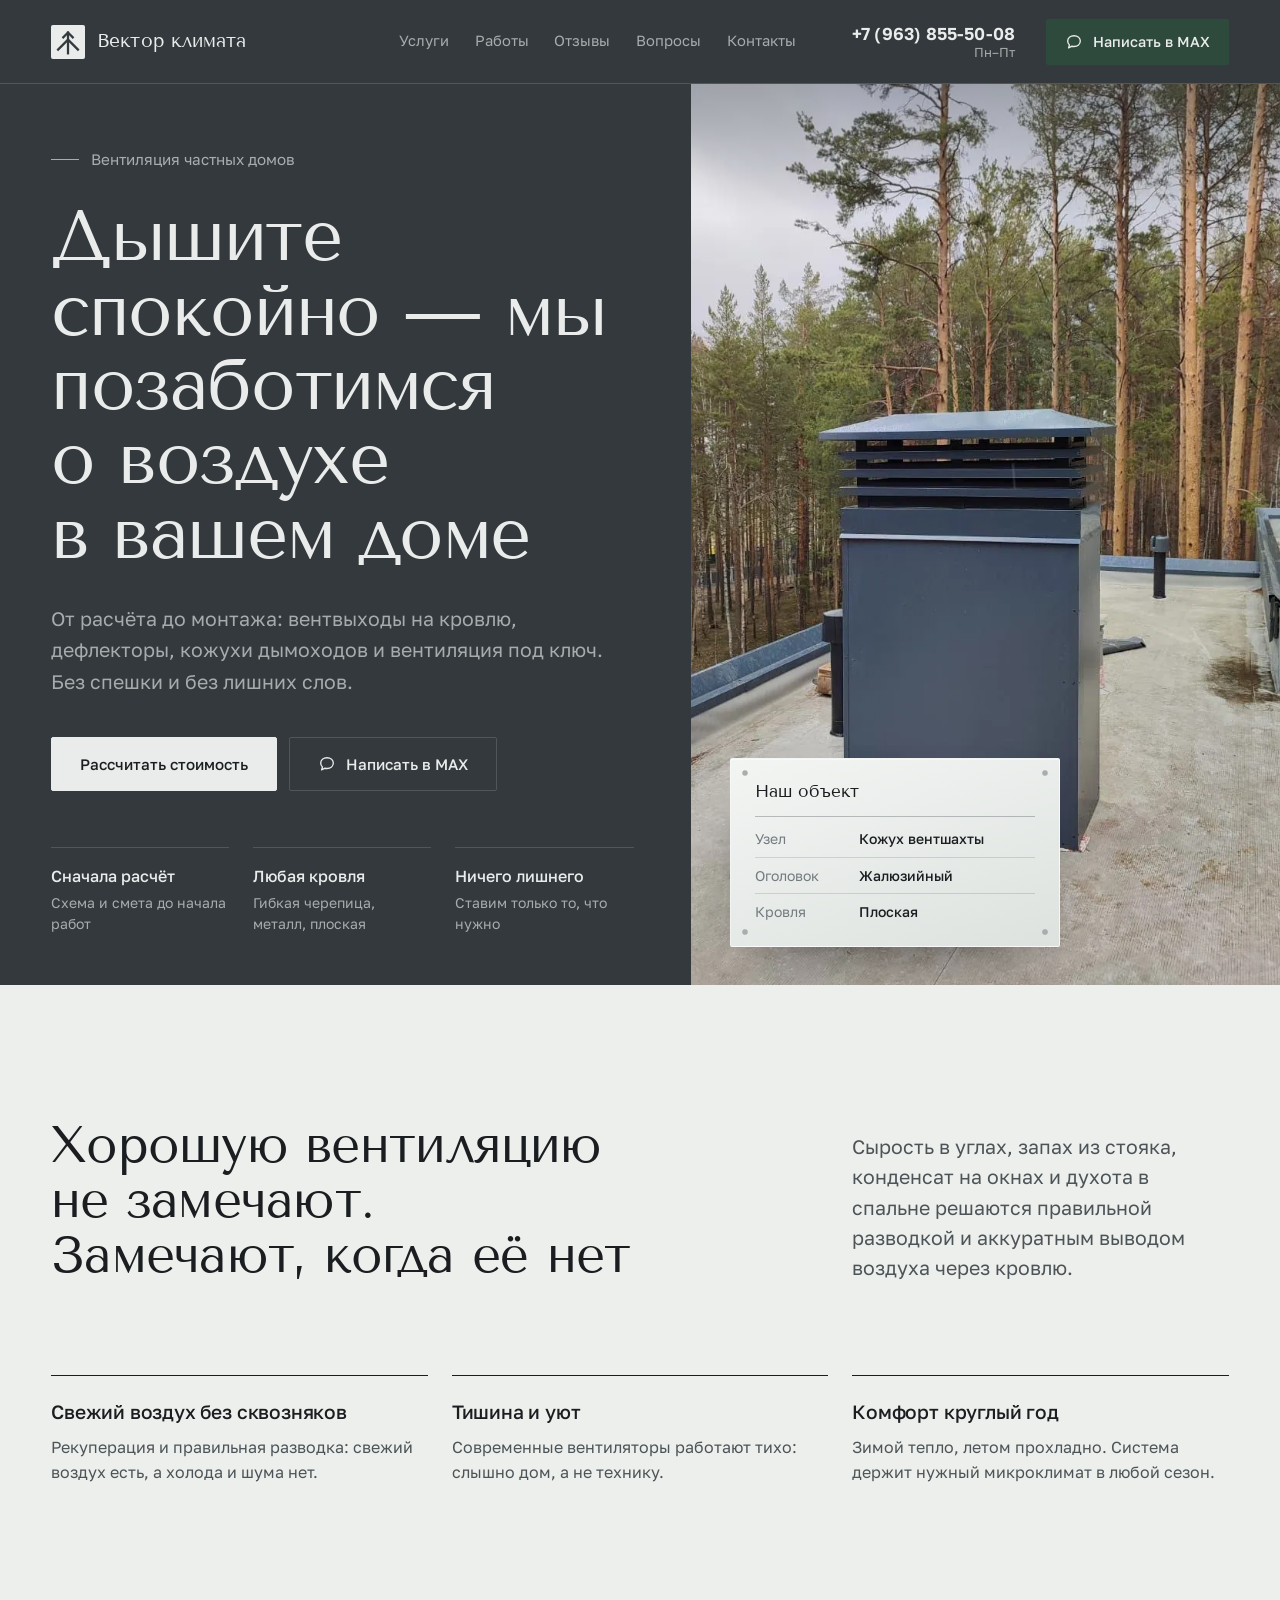
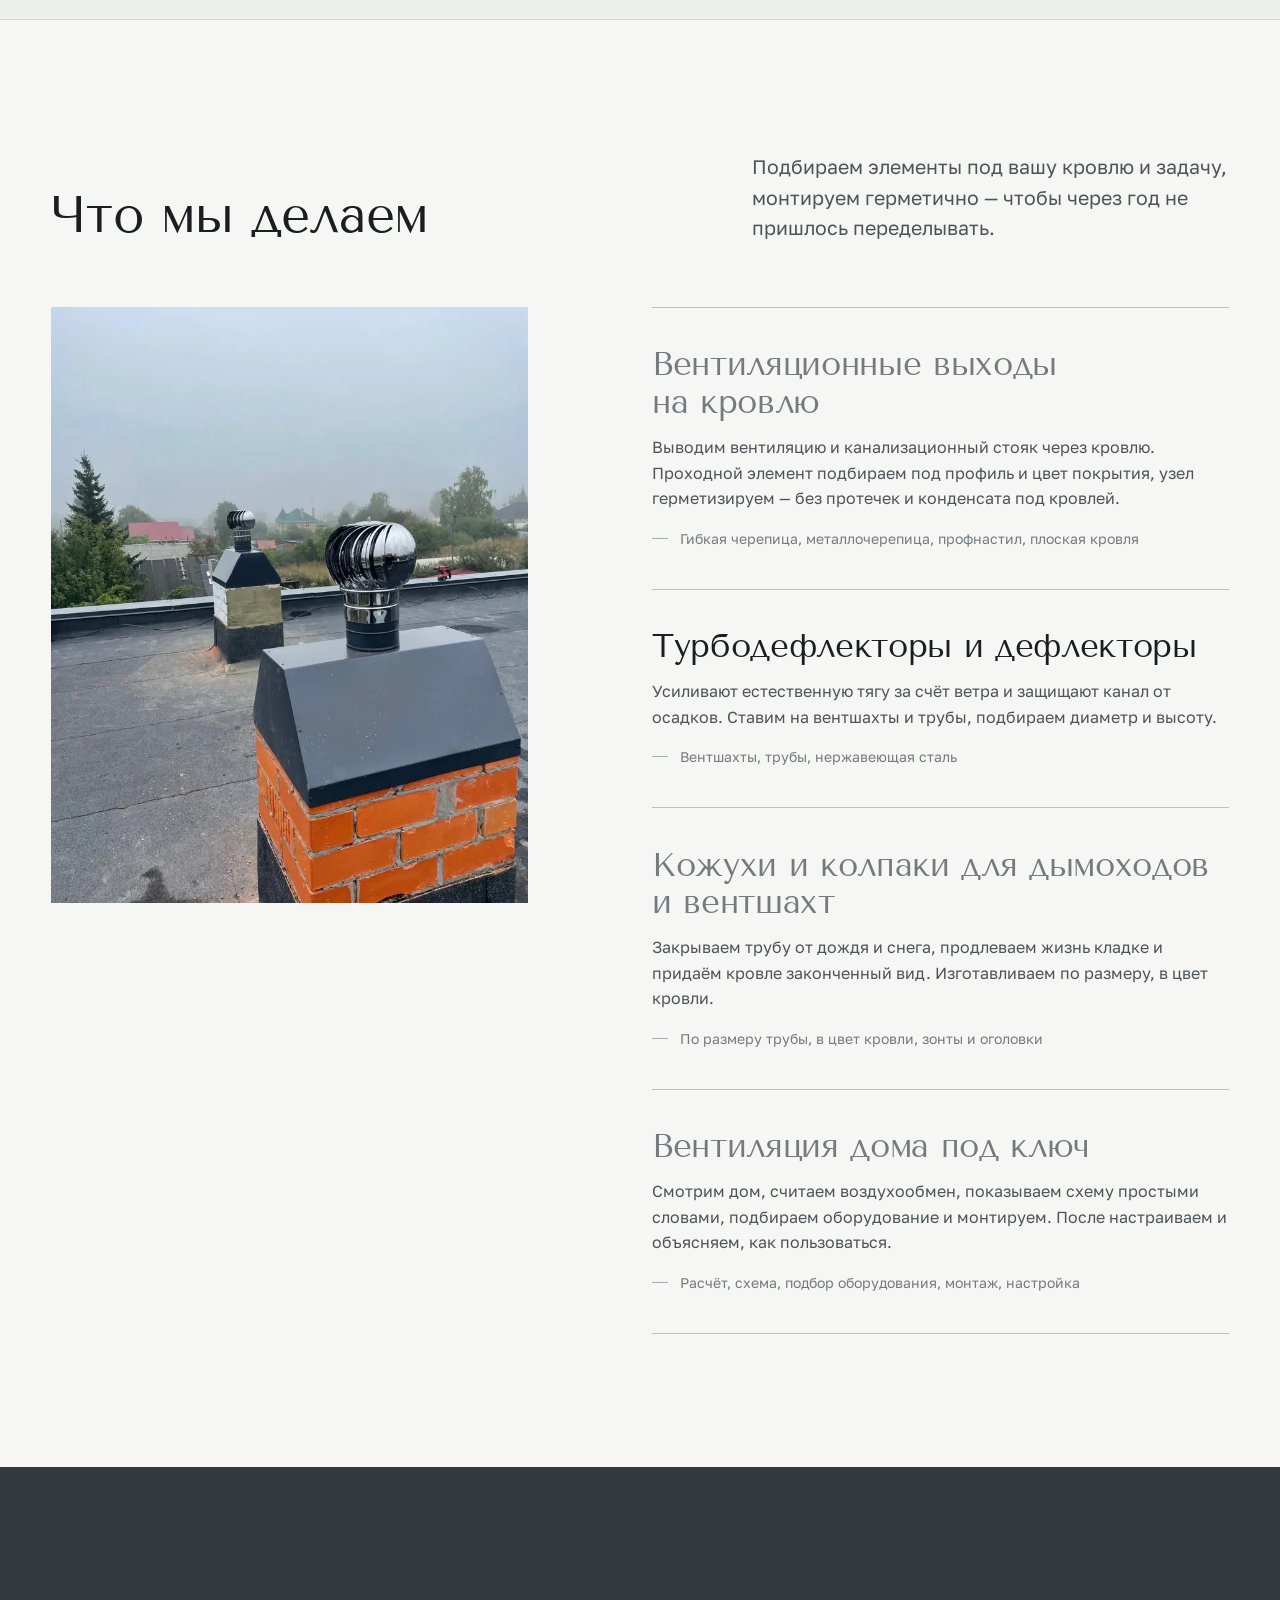
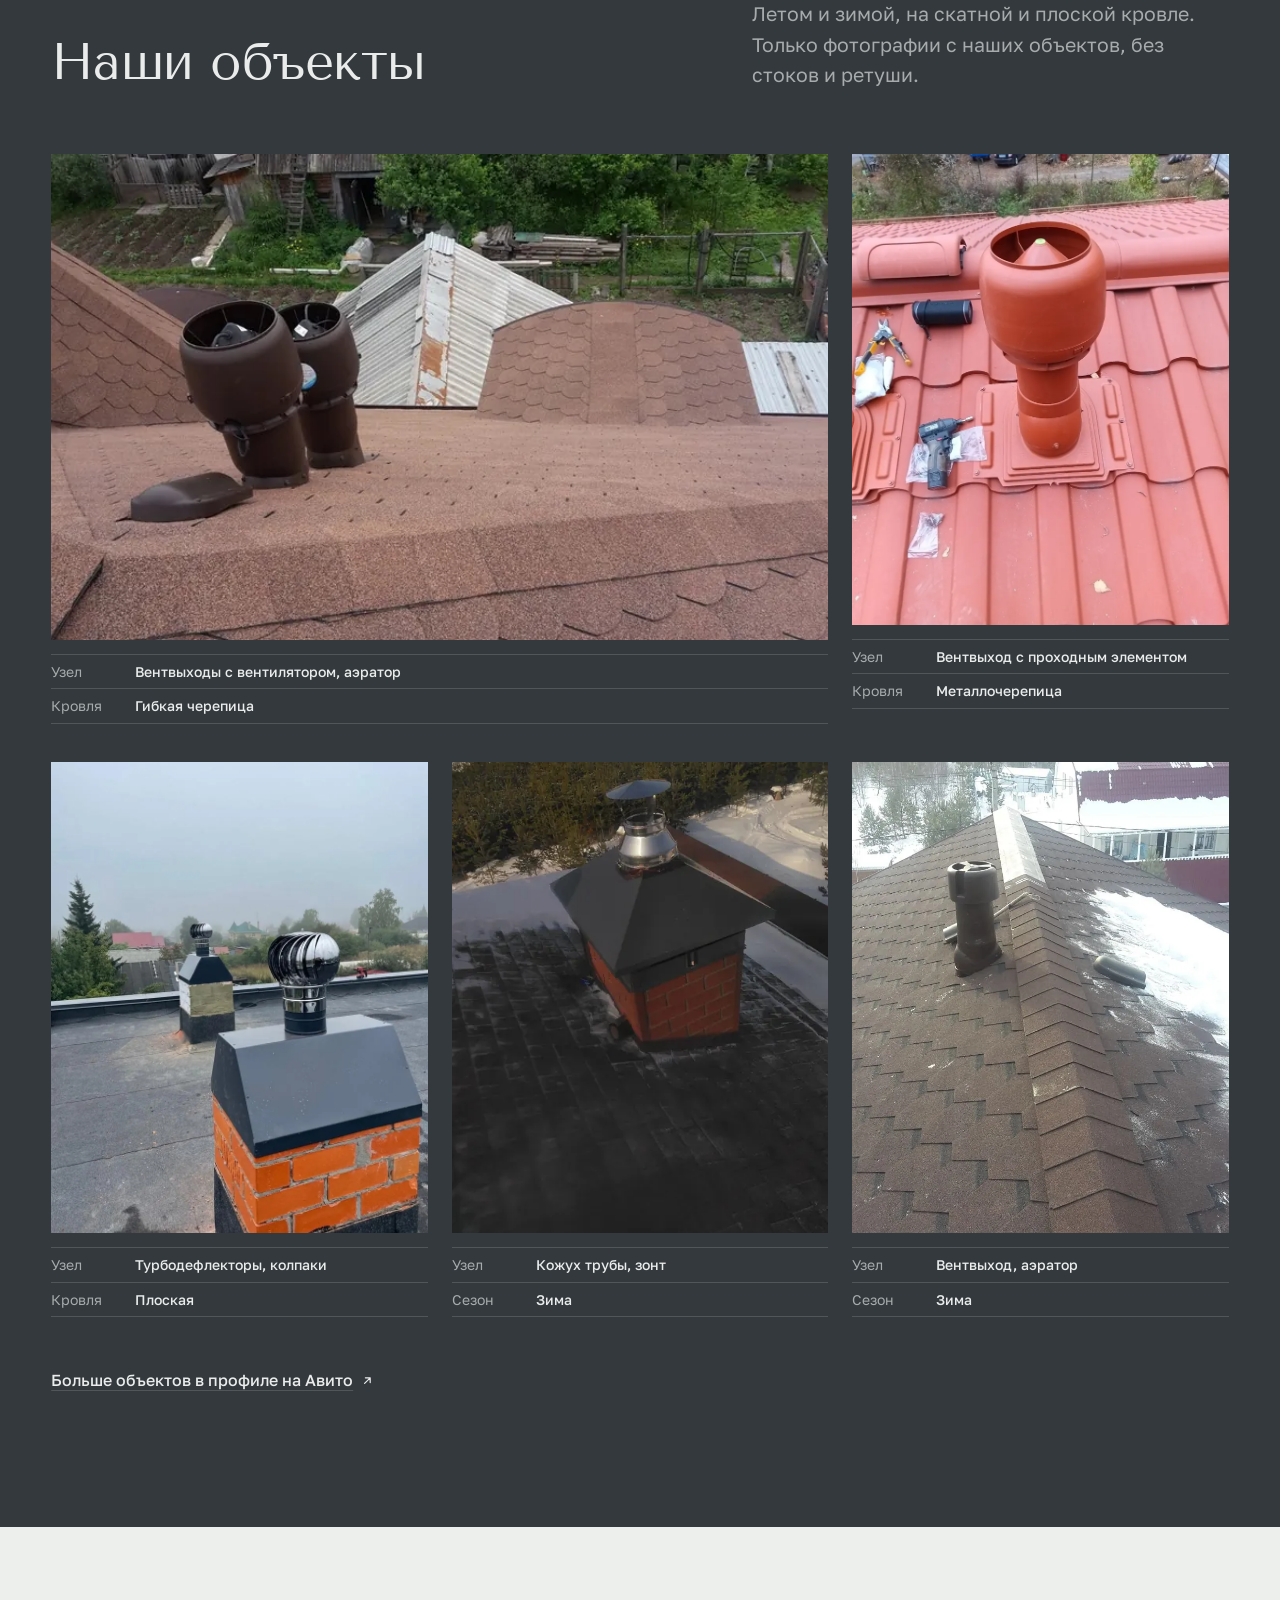
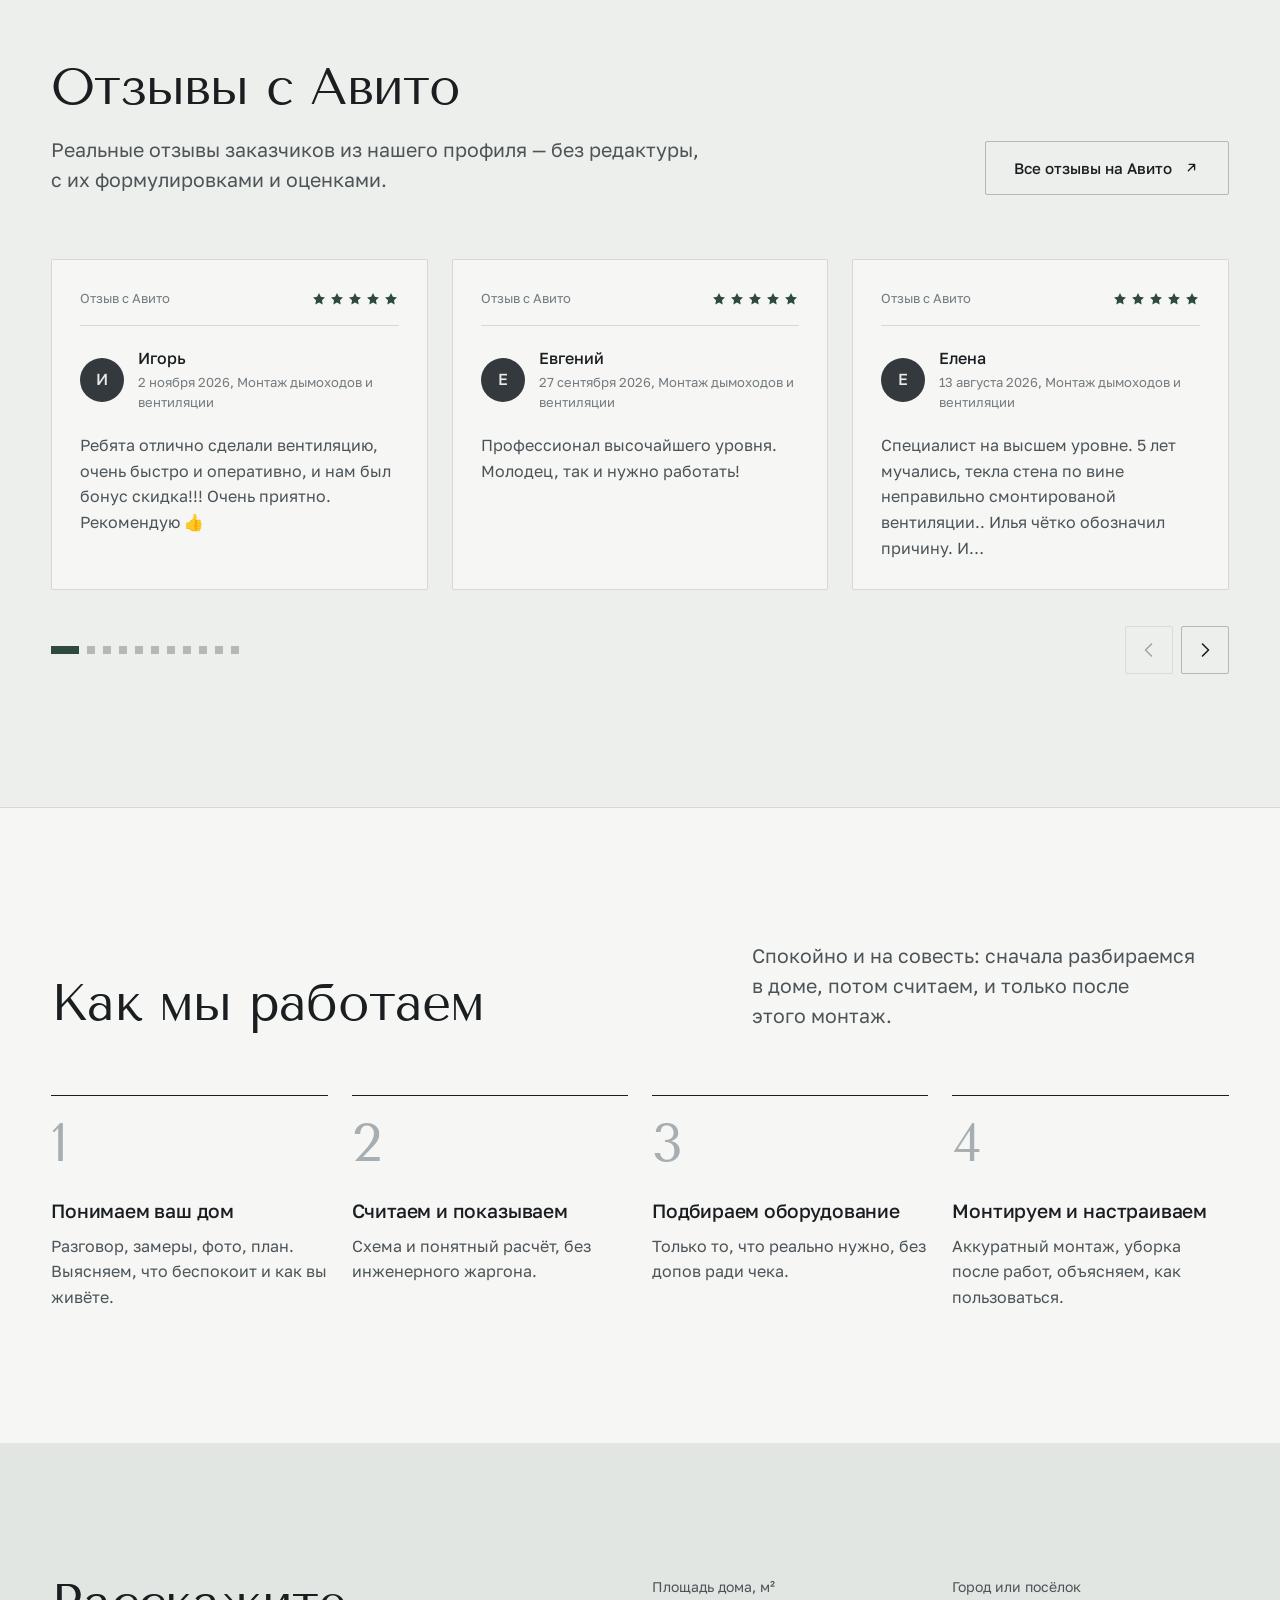
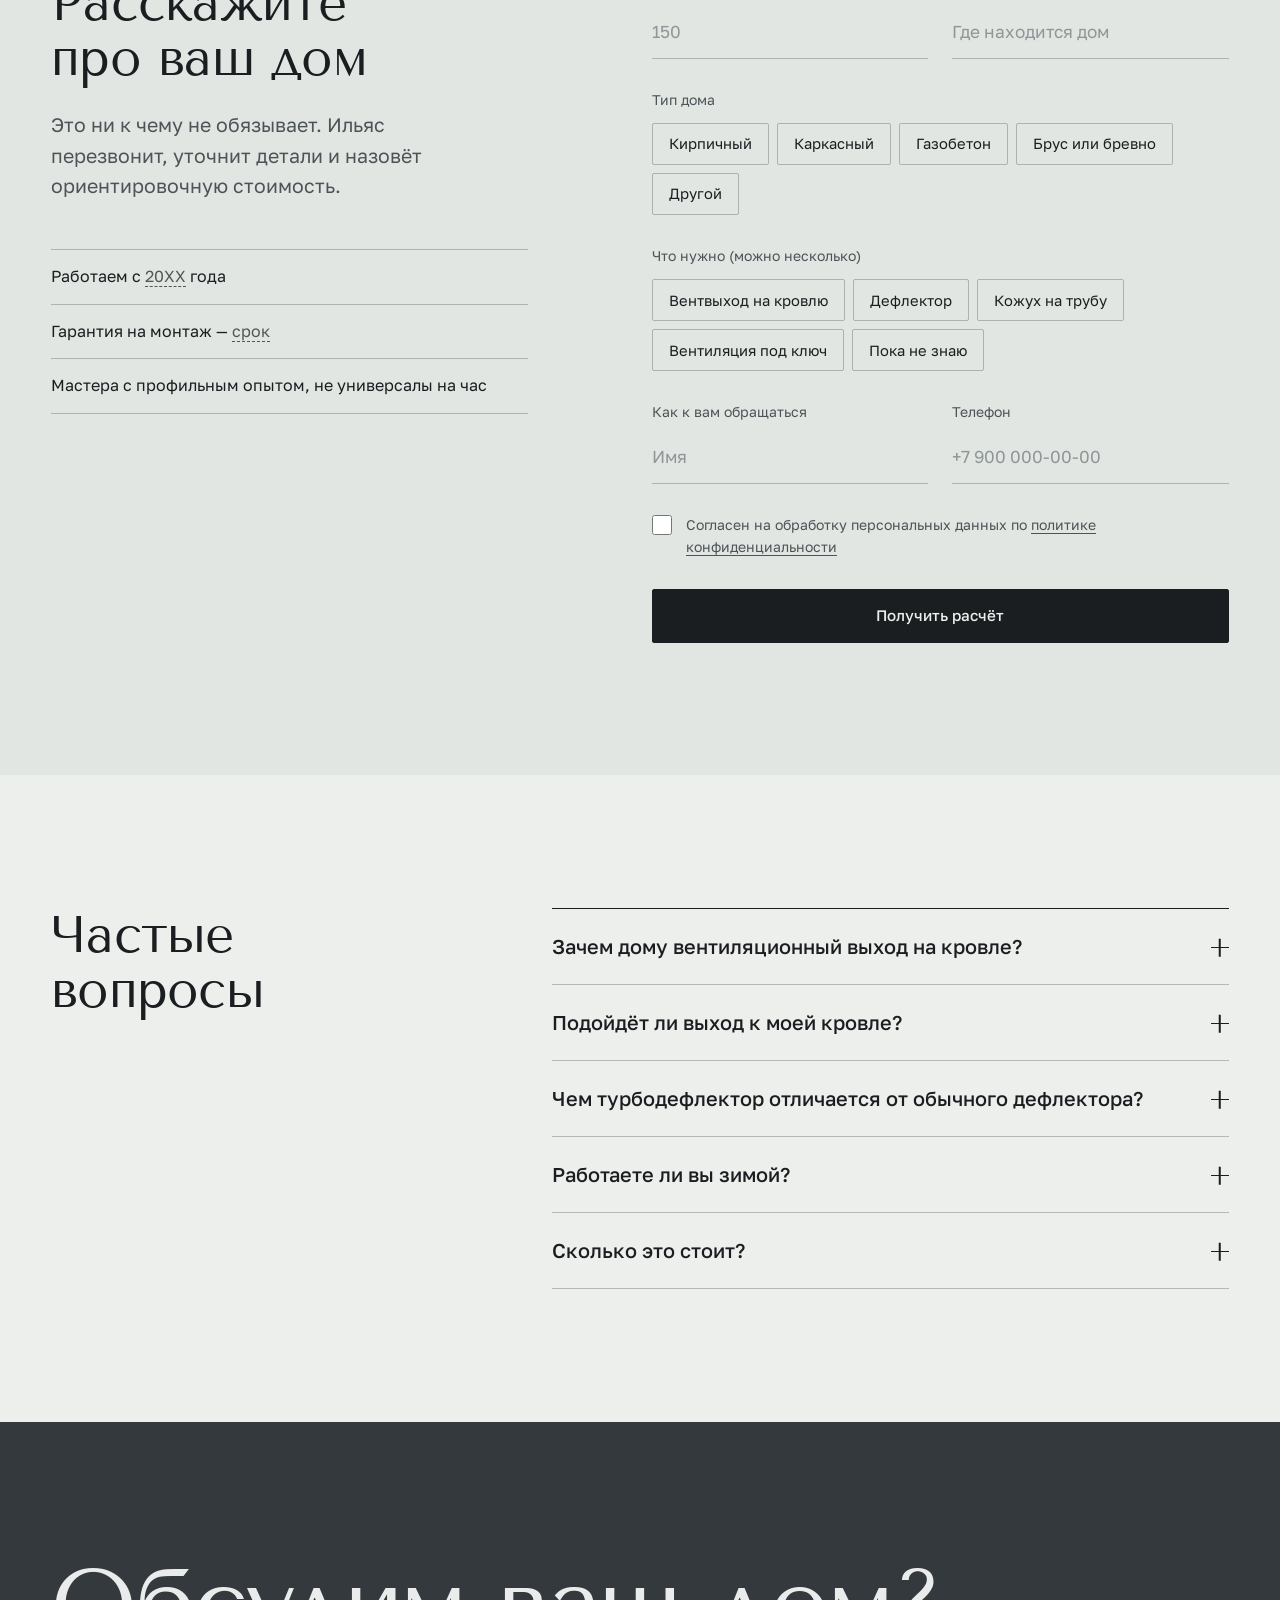
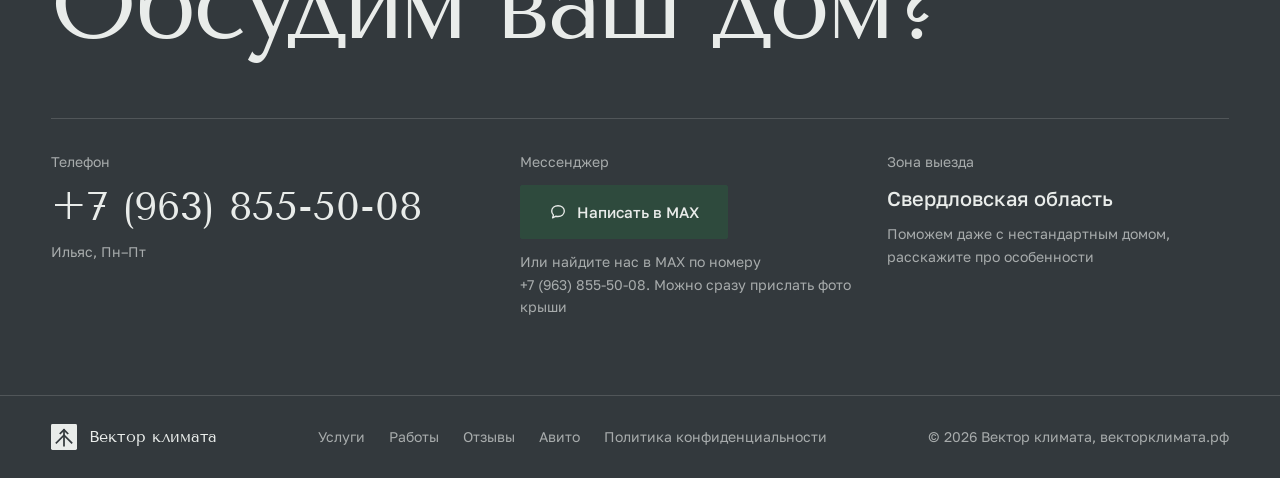
==== index.html @ 36e3b1ba "Сайт «Вектор климата» (векторклимата.рф) Статический одностраничный сайт: вентиляция частных домов в" ====
<!doctype html>
<html lang="ru">
<head>
  <meta charset="utf-8">
  <meta name="viewport" content="width=device-width, initial-scale=1, viewport-fit=cover">
  <title>Вектор климата — вентиляция частного дома: вентвыходы, дефлекторы, кожухи дымоходов</title>
  <meta name="description" content="Вентиляция для частных домов в Свердловской области: вентиляционные выходы на кровлю, турбодефлекторы, кожухи для дымоходов и вентшахт. Расчёт, подбор и аккуратный монтаж.">
  <meta name="theme-color" content="#33393d">
  <link rel="canonical" href="https://xn--80aaemplaikqwwh.xn--p1ai/">
  <link rel="icon" href="assets/img/favicon.svg" type="image/svg+xml">

  <meta property="og:type" content="website">
  <meta property="og:locale" content="ru_RU">
  <meta property="og:site_name" content="Вектор климата">
  <meta property="og:title" content="Вектор климата — вентиляция частного дома">
  <meta property="og:description" content="Вентвыходы на кровлю, дефлекторы, кожухи дымоходов. Расчёт, подбор, аккуратный монтаж.">
  <meta property="og:url" content="https://xn--80aaemplaikqwwh.xn--p1ai/">
  <meta property="og:image" content="https://xn--80aaemplaikqwwh.xn--p1ai/assets/img/og.jpg">
  <meta name="twitter:card" content="summary_large_image">

  <link rel="preconnect" href="https://fonts.googleapis.com">
  <link rel="preconnect" href="https://fonts.gstatic.com" crossorigin>
  <link href="https://fonts.googleapis.com/css2?family=Golos+Text:wght@400;500;600&family=Tenor+Sans&display=swap" rel="stylesheet">
  <link rel="preload" as="image" href="assets/img/casing-forest-960.webp" type="image/webp">
  <link rel="stylesheet" href="assets/css/style.css?v=13">
  <script>document.documentElement.classList.add('js')</script>

  <script type="application/ld+json">
  {
    "@context": "https://schema.org",
    "@type": "HomeAndConstructionBusiness",
    "name": "Вектор климата",
    "url": "https://xn--80aaemplaikqwwh.xn--p1ai/",
    "image": "https://xn--80aaemplaikqwwh.xn--p1ai/assets/img/og.jpg",
    "description": "Вентиляция частных домов: вентиляционные выходы на кровлю, турбодефлекторы, кожухи для дымоходов и вентшахт.",
    "telephone": "+7 963 855-50-08",
    "areaServed": "Свердловская область",
    "openingHours": "Mo-Fr",
    "sameAs": ["https://www.avito.ru/user/4b0811a6f3a4abbb8cac58a69ba3a711/profile"]
  }
  </script>
</head>
<body>
  <a class="skip-link" href="#main">Перейти к содержанию</a>

  <svg width="0" height="0" style="position:absolute" aria-hidden="true">
    <symbol id="i-logo" viewBox="0 0 36 36"><rect width="36" height="36" rx="2" fill="currentColor"/><g fill="none" stroke="#33393d" stroke-width="2.4" stroke-linecap="square"><path d="M7.5 26 18 15.5 28.5 26"/><path d="M18 30V8"/><path d="M13 13l5-5 5 5"/></g></symbol>
    <symbol id="i-chat" viewBox="0 0 20 20"><path d="M10 3c4.1 0 7 2.6 7 6s-2.9 6-7 6c-.8 0-1.6-.1-2.3-.3L4 16.5l.9-3.1C3.7 12.3 3 10.8 3 9c0-3.4 2.9-6 7-6Z" fill="none" stroke="currentColor" stroke-width="1.5" stroke-linejoin="round"/></symbol>
    <symbol id="i-phone" viewBox="0 0 20 20"><path d="M6.6 3h-2A1.6 1.6 0 0 0 3 4.7C3.3 11 9 16.7 15.3 17a1.6 1.6 0 0 0 1.7-1.6v-2l-3.2-1.4-1.5 1.5a8.6 8.6 0 0 1-4.8-4.8l1.5-1.5L7.6 4" fill="none" stroke="currentColor" stroke-width="1.5" stroke-linejoin="round"/></symbol>
    <symbol id="i-star" viewBox="0 0 20 20"><path d="m10 2.5 2.3 4.8 5.2.7-3.8 3.6.9 5.2L10 14.3l-4.6 2.5.9-5.2-3.8-3.6 5.2-.7L10 2.5Z" fill="currentColor"/></symbol>
    <symbol id="i-check" viewBox="0 0 44 44"><g fill="none" stroke="currentColor" stroke-width="1.6"><circle cx="22" cy="22" r="20"/><path d="m14 22.5 5.5 5.5L30.5 16" stroke-linecap="round" stroke-linejoin="round"/></g></symbol>
    <symbol id="i-close" viewBox="0 0 20 20"><path d="m5 5 10 10M15 5 5 15" fill="none" stroke="currentColor" stroke-width="1.6" stroke-linecap="round"/></symbol>
    <symbol id="i-left" viewBox="0 0 20 20"><path d="M12.5 4 6.5 10l6 6" fill="none" stroke="currentColor" stroke-width="1.6" stroke-linecap="round" stroke-linejoin="round"/></symbol>
    <symbol id="i-right" viewBox="0 0 20 20"><path d="m7.5 4 6 6-6 6" fill="none" stroke="currentColor" stroke-width="1.6" stroke-linecap="round" stroke-linejoin="round"/></symbol>
    <symbol id="i-out" viewBox="0 0 20 20"><path d="M7 13 14 6M8 6h6v6" fill="none" stroke="currentColor" stroke-width="1.5" stroke-linecap="round" stroke-linejoin="round"/></symbol>
  </svg>

  <!-- ============ Header ============ -->
  <header class="header" id="header">
    <div class="header__inner">
      <a class="logo" href="#top" aria-label="Вектор климата — на главную">
        <svg class="logo__mark" aria-hidden="true"><use href="#i-logo"/></svg>
        <span class="logo__word">Вектор климата</span>
      </a>

      <nav class="nav" aria-label="Основная навигация">
        <a class="nav__link" href="#services">Услуги</a>
        <a class="nav__link" href="#works">Работы</a>
        <a class="nav__link" href="#reviews">Отзывы</a>
        <a class="nav__link" href="#faq">Вопросы</a>
        <a class="nav__link" href="#contacts">Контакты</a>
      </nav>

      <div class="header__contact">
        <a class="header__phone" href="tel:+79638555008" data-contact="phone">+7 (963) 855-50-08</a>
        <span class="header__hours" data-contact="hours">Пн–Пт</span>
      </div>
      <a class="btn btn--max header__max" href="https://max.ru/u/f9LHodD0cOJ-I2c5GvvgMV4BQCZMem87lvZ4GcqRK_pRCQoFt9h_9IcK-Cg" target="_blank" rel="noopener" data-contact="max"><svg class="btn__icon" aria-hidden="true"><use href="#i-chat"/></svg>Написать в MAX</a>
      <button class="burger" type="button" aria-label="Открыть меню" aria-expanded="false" aria-controls="menu"><span></span><span></span></button>
    </div>
  </header>

  <div class="menu" id="menu" aria-label="Меню">
    <ul class="menu__list">
      <li><a class="menu__link" href="#services">Услуги</a></li>
      <li><a class="menu__link" href="#works">Работы</a></li>
      <li><a class="menu__link" href="#reviews">Отзывы</a></li>
      <li><a class="menu__link" href="#faq">Вопросы</a></li>
      <li><a class="menu__link" href="#contacts">Контакты</a></li>
    </ul>
    <div class="menu__foot">
      <a class="menu__phone" href="tel:+79638555008" data-contact="phone">+7 (963) 855-50-08</a>
      <span class="menu__hours" data-contact="hours">Пн–Пт</span>
      <a class="btn btn--max btn--block" href="https://max.ru/u/f9LHodD0cOJ-I2c5GvvgMV4BQCZMem87lvZ4GcqRK_pRCQoFt9h_9IcK-Cg" target="_blank" rel="noopener" data-contact="max"><svg class="btn__icon" aria-hidden="true"><use href="#i-chat"/></svg>Написать в MAX</a>
    </div>
  </div>

  <main id="main">
    <!-- ============ Hero ============ -->
    <section class="hero" id="top" aria-labelledby="hero-title">
      <div class="hero__panel">
        <div class="hero__content">
          <p class="hero__kicker load" style="--d:0">Вентиляция частных домов</p>
          <h1 class="hero__title load" id="hero-title" style="--d:1">Дышите спокойно — мы позаботимся о&nbsp;воздухе в&nbsp;вашем доме</h1>
          <p class="hero__lead load" style="--d:2">От расчёта до монтажа: вентвыходы на кровлю, дефлекторы, кожухи дымоходов и вентиляция под ключ. Без спешки и без лишних слов.</p>
          <div class="hero__actions load" style="--d:3">
            <a class="btn btn--light" href="#calc">Рассчитать стоимость</a>
            <a class="btn btn--outline-light" href="https://max.ru/u/f9LHodD0cOJ-I2c5GvvgMV4BQCZMem87lvZ4GcqRK_pRCQoFt9h_9IcK-Cg" target="_blank" rel="noopener" data-contact="max"><svg class="btn__icon" aria-hidden="true"><use href="#i-chat"/></svg>Написать в MAX</a>
          </div>
        </div>
        <dl class="hero__facts load" style="--d:4">
          <div><dt>Сначала расчёт</dt><dd>Схема и смета до начала работ</dd></div>
          <div><dt>Любая кровля</dt><dd>Гибкая черепица, металл, плоская</dd></div>
          <div><dt>Ничего лишнего</dt><dd>Ставим только то, что нужно</dd></div>
        </dl>
      </div>

      <figure class="hero__media">
        <picture>
          <source type="image/webp" srcset="assets/img/casing-forest-480.webp 480w, assets/img/casing-forest-800.webp 800w, assets/img/casing-forest-960.webp 960w" sizes="(max-width: 1024px) 100vw, 46vw">
          <img src="assets/img/casing-forest-960.jpg" srcset="assets/img/casing-forest-480.jpg 480w, assets/img/casing-forest-800.jpg 800w, assets/img/casing-forest-960.jpg 960w" sizes="(max-width: 1024px) 100vw, 46vw" width="960" height="1280" alt="Кожух вентиляционной шахты с жалюзийным оголовком на плоской кровле дома в сосновом лесу" fetchpriority="high">
        </picture>
        <figcaption class="plate hero__plate load" style="--d:5">
          <span class="plate__title">Наш объект</span>
          <span class="plate__row"><span>Узел</span><b>Кожух вентшахты</b></span>
          <span class="plate__row"><span>Оголовок</span><b>Жалюзийный</b></span>
          <span class="plate__row"><span>Кровля</span><b>Плоская</b></span>
        </figcaption>
      </figure>
    </section>

    <!-- ============ Why ============ -->
    <section class="section why" aria-labelledby="why-title">
      <div class="container why__grid">
        <h2 class="h2 why__title" id="why-title">Хорошую вентиляцию не&nbsp;замечают. Замечают, когда её&nbsp;нет</h2>
        <p class="why__lead">Сырость в углах, запах из стояка, конденсат на окнах и духота в спальне решаются правильной разводкой и аккуратным выводом воздуха через кровлю.</p>
        <div class="why__list">
          <div class="why__item">
            <h3 class="h3">Свежий воздух без сквозняков</h3>
            <p>Рекуперация и правильная разводка: свежий воздух есть, а холода и шума нет.</p>
          </div>
          <div class="why__item">
            <h3 class="h3">Тишина и уют</h3>
            <p>Современные вентиляторы работают тихо: слышно дом, а не технику.</p>
          </div>
          <div class="why__item">
            <h3 class="h3">Комфорт круглый год</h3>
            <p>Зимой тепло, летом прохладно. Система держит нужный микроклимат в любой сезон.</p>
          </div>
        </div>
      </div>
    </section>

    <!-- ============ Services ============ -->
    <section class="section services" id="services" aria-labelledby="services-title">
      <div class="container">
        <div class="head">
          <h2 class="h2" id="services-title">Что мы делаем</h2>
          <p class="head__lead">Подбираем элементы под вашу кровлю и задачу, монтируем герметично — чтобы через год не пришлось переделывать.</p>
        </div>

        <div class="services__grid">
          <div class="services__visual" aria-hidden="true">
            <picture class="is-active" data-service="0"><source type="image/webp" srcset="assets/img/metal-tile-vent-960.webp"><img src="assets/img/metal-tile-vent-960.jpg" width="960" height="1280" alt="" loading="lazy"></picture>
            <picture data-service="1"><source type="image/webp" srcset="assets/img/turbo-deflectors-768.webp"><img src="assets/img/turbo-deflectors-768.jpg" width="768" height="1024" alt="" loading="lazy"></picture>
            <picture data-service="2"><source type="image/webp" srcset="assets/img/chimney-casing-960.webp"><img src="assets/img/chimney-casing-960.jpg" width="960" height="1280" alt="" loading="lazy"></picture>
            <picture data-service="3"><source type="image/webp" srcset="assets/img/shingle-winter-720.webp"><img src="assets/img/shingle-winter-720.jpg" width="720" height="1280" alt="" loading="lazy"></picture>
          </div>

          <div class="services__list">
            <article class="service is-active" data-service-index="0" tabindex="0">
              <h3 class="service__title">Вентиляционные выходы на&nbsp;кровлю</h3>
              <p class="service__body">Выводим вентиляцию и канализационный стояк через кровлю. Проходной элемент подбираем под профиль и цвет покрытия, узел герметизируем — без протечек и конденсата под кровлей.</p>
              <p class="service__spec">Гибкая черепица, металлочерепица, профнастил, плоская кровля</p>
              <figure class="service__media"><picture><source type="image/webp" srcset="assets/img/metal-tile-vent-800.webp"><img src="assets/img/metal-tile-vent-800.jpg" width="800" height="1067" alt="Вентиляционный выход с проходным элементом на металлочерепице" loading="lazy"></picture></figure>
            </article>
            <article class="service" data-service-index="1" tabindex="0">
              <h3 class="service__title">Турбодефлекторы и&nbsp;дефлекторы</h3>
              <p class="service__body">Усиливают естественную тягу за счёт ветра и защищают канал от осадков. Ставим на вентшахты и трубы, подбираем диаметр и высоту.</p>
              <p class="service__spec">Вентшахты, трубы, нержавеющая сталь</p>
              <figure class="service__media"><picture><source type="image/webp" srcset="assets/img/turbo-deflectors-768.webp"><img src="assets/img/turbo-deflectors-768.jpg" width="768" height="1024" alt="Турбодефлекторы на кирпичных вентшахтах плоской кровли" loading="lazy"></picture></figure>
            </article>
            <article class="service" data-service-index="2" tabindex="0">
              <h3 class="service__title">Кожухи и колпаки для дымоходов и&nbsp;вентшахт</h3>
              <p class="service__body">Закрываем трубу от дождя и снега, продлеваем жизнь кладке и придаём кровле законченный вид. Изготавливаем по размеру, в цвет кровли.</p>
              <p class="service__spec">По размеру трубы, в цвет кровли, зонты и оголовки</p>
              <figure class="service__media"><picture><source type="image/webp" srcset="assets/img/chimney-casing-800.webp"><img src="assets/img/chimney-casing-800.jpg" width="800" height="1067" alt="Кожух дымохода с зонтом из нержавеющей стали на кровле зимой" loading="lazy"></picture></figure>
            </article>
            <article class="service" data-service-index="3" tabindex="0">
              <h3 class="service__title">Вентиляция дома под&nbsp;ключ</h3>
              <p class="service__body">Смотрим дом, считаем воздухообмен, показываем схему простыми словами, подбираем оборудование и монтируем. После настраиваем и объясняем, как пользоваться.</p>
              <p class="service__spec">Расчёт, схема, подбор оборудования, монтаж, настройка</p>
              <figure class="service__media"><picture><source type="image/webp" srcset="assets/img/shingle-winter-720.webp"><img src="assets/img/shingle-winter-720.jpg" width="720" height="1280" alt="Вентиляционный выход и аэратор на гибкой черепице зимой" loading="lazy"></picture></figure>
            </article>
          </div>
        </div>
      </div>
    </section>

    <!-- ============ Works ============ -->
    <section class="section works" id="works" aria-labelledby="works-title">
      <div class="container">
        <div class="head">
          <h2 class="h2" id="works-title">Наши объекты</h2>
          <p class="head__lead">Летом и зимой, на скатной и плоской кровле. Только фотографии с наших объектов, без стоков и ретуши.</p>
        </div>

        <div class="works__grid">
          <figure class="work work--a">
            <button class="work__btn" type="button" data-full="assets/img/shingle-vents-1280.webp" data-caption="Вентвыходы с вентиляторами и аэратор, гибкая черепица">
              <picture><source type="image/webp" srcset="assets/img/shingle-vents-800.webp 800w, assets/img/shingle-vents-1280.webp 1280w" sizes="(max-width: 1024px) 100vw, 60vw"><img src="assets/img/shingle-vents-800.jpg" width="1280" height="720" alt="Два вентиляционных выхода с вентиляторами и аэратор на гибкой черепице" loading="lazy"></picture>
            </button>
            <figcaption class="plate plate--inline"><span class="plate__row"><span>Узел</span><b>Вентвыходы с вентилятором, аэратор</b></span><span class="plate__row"><span>Кровля</span><b>Гибкая черепица</b></span></figcaption>
          </figure>

          <figure class="work work--b">
            <button class="work__btn" type="button" data-full="assets/img/metal-tile-vent-960.webp" data-caption="Вентвыход с проходным элементом, металлочерепица">
              <picture><source type="image/webp" srcset="assets/img/metal-tile-vent-480.webp 480w, assets/img/metal-tile-vent-800.webp 800w" sizes="(max-width: 640px) 100vw, 40vw"><img src="assets/img/metal-tile-vent-800.jpg" width="960" height="1280" alt="Вентиляционный выход с проходным элементом на металлочерепице" loading="lazy"></picture>
            </button>
            <figcaption class="plate plate--inline"><span class="plate__row"><span>Узел</span><b>Вентвыход с проходным элементом</b></span><span class="plate__row"><span>Кровля</span><b>Металлочерепица</b></span></figcaption>
          </figure>

          <figure class="work work--c">
            <button class="work__btn" type="button" data-full="assets/img/turbo-deflectors-768.webp" data-caption="Турбодефлекторы и колпаки на вентшахтах, плоская кровля">
              <picture><source type="image/webp" srcset="assets/img/turbo-deflectors-480.webp 480w, assets/img/turbo-deflectors-768.webp 768w" sizes="(max-width: 640px) 100vw, 33vw"><img src="assets/img/turbo-deflectors-768.jpg" width="768" height="1024" alt="Турбодефлекторы и колпаки на кирпичных вентшахтах" loading="lazy"></picture>
            </button>
            <figcaption class="plate plate--inline"><span class="plate__row"><span>Узел</span><b>Турбодефлекторы, колпаки</b></span><span class="plate__row"><span>Кровля</span><b>Плоская</b></span></figcaption>
          </figure>

          <figure class="work work--d">
            <button class="work__btn" type="button" data-full="assets/img/chimney-casing-960.webp" data-caption="Кожух трубы с зонтом из нержавеющей стали, гибкая черепица">
              <picture><source type="image/webp" srcset="assets/img/chimney-casing-480.webp 480w, assets/img/chimney-casing-800.webp 800w" sizes="(max-width: 640px) 100vw, 33vw"><img src="assets/img/chimney-casing-800.jpg" width="960" height="1280" alt="Кожух дымохода с зонтом из нержавеющей стали, зима" loading="lazy"></picture>
            </button>
            <figcaption class="plate plate--inline"><span class="plate__row"><span>Узел</span><b>Кожух трубы, зонт</b></span><span class="plate__row"><span>Сезон</span><b>Зима</b></span></figcaption>
          </figure>

          <figure class="work work--e">
            <button class="work__btn" type="button" data-full="assets/img/shingle-winter-720.webp" data-caption="Вентвыход и аэратор на гибкой черепице, зимний монтаж">
              <picture><source type="image/webp" srcset="assets/img/shingle-winter-480.webp 480w, assets/img/shingle-winter-720.webp 720w" sizes="(max-width: 640px) 100vw, 33vw"><img src="assets/img/shingle-winter-720.jpg" width="720" height="1280" alt="Вентиляционный выход и аэратор на гибкой черепице, зима" loading="lazy"></picture>
            </button>
            <figcaption class="plate plate--inline"><span class="plate__row"><span>Узел</span><b>Вентвыход, аэратор</b></span><span class="plate__row"><span>Сезон</span><b>Зима</b></span></figcaption>
          </figure>
        </div>

        <a class="text-link works__more" href="https://www.avito.ru/user/4b0811a6f3a4abbb8cac58a69ba3a711/profile" target="_blank" rel="noopener" data-contact="avito">Больше объектов в профиле на Авито <svg aria-hidden="true"><use href="#i-out"/></svg></a>
      </div>
    </section>

    <!-- ============ Reviews ============ -->
    <section class="section reviews" id="reviews" aria-labelledby="reviews-title">
      <div class="container">
        <div class="head head--reviews">
          <div>
            <h2 class="h2" id="reviews-title">Отзывы с Авито</h2>
            <p class="head__lead">Реальные отзывы заказчиков из нашего профиля — без редактуры, с их формулировками и оценками.</p>
          </div>
          <div class="reviews__summary">
            <p class="reviews__rating" data-rating hidden><span data-rating-value></span><span class="stars" aria-hidden="true"><svg><use href="#i-star"/></svg><svg><use href="#i-star"/></svg><svg><use href="#i-star"/></svg><svg><use href="#i-star"/></svg><svg><use href="#i-star"/></svg></span><small>рейтинг на Авито</small></p>
            <a class="btn btn--ghost" href="https://www.avito.ru/user/4b0811a6f3a4abbb8cac58a69ba3a711/profile" target="_blank" rel="noopener" data-contact="avito">Все отзывы на Авито <svg class="btn__icon" aria-hidden="true"><use href="#i-out"/></svg></a>
          </div>
        </div>

        <div class="carousel" data-carousel>
          <div class="carousel__track" data-reviews tabindex="0" aria-label="Отзывы клиентов, прокрутите вбок"></div>
          <div class="carousel__controls">
            <div class="carousel__dots" data-dots></div>
            <div class="carousel__arrows">
              <button class="icon-btn" type="button" data-prev aria-label="Предыдущий отзыв"><svg aria-hidden="true"><use href="#i-left"/></svg></button>
              <button class="icon-btn" type="button" data-next aria-label="Следующий отзыв"><svg aria-hidden="true"><use href="#i-right"/></svg></button>
            </div>
          </div>
        </div>

        <template id="review-template">
          <article class="review">
            <header class="review__top"><span class="review__source">Отзыв с Авито</span><span class="stars review__stars" aria-label="Оценка 5 из 5"><svg><use href="#i-star"/></svg><svg><use href="#i-star"/></svg><svg><use href="#i-star"/></svg><svg><use href="#i-star"/></svg><svg><use href="#i-star"/></svg></span></header>
            <div class="review__author"><span class="review__avatar"></span><span><b class="review__name"></b><small class="review__meta"></small></span></div>
            <p class="review__text"></p>
          </article>
        </template>
      </div>
    </section>

    <!-- ============ Process ============ -->
    <section class="section process" id="process" aria-labelledby="process-title">
      <div class="container">
        <div class="head">
          <h2 class="h2" id="process-title">Как мы работаем</h2>
          <p class="head__lead">Спокойно и на совесть: сначала разбираемся в доме, потом считаем, и только после этого монтаж.</p>
        </div>
        <ol class="steps">
          <li class="step"><span class="step__num">1</span><h3 class="h3">Понимаем ваш дом</h3><p>Разговор, замеры, фото, план. Выясняем, что беспокоит и как вы живёте.</p></li>
          <li class="step"><span class="step__num">2</span><h3 class="h3">Считаем и показываем</h3><p>Схема и понятный расчёт, без инженерного жаргона.</p></li>
          <li class="step"><span class="step__num">3</span><h3 class="h3">Подбираем оборудование</h3><p>Только то, что реально нужно, без допов ради чека.</p></li>
          <li class="step"><span class="step__num">4</span><h3 class="h3">Монтируем и настраиваем</h3><p>Аккуратный монтаж, уборка после работ, объясняем, как пользоваться.</p></li>
        </ol>
      </div>
    </section>

    <!-- ============ Calculator ============ -->
    <section class="section calc" id="calc" aria-labelledby="calc-title">
      <div class="container calc__grid">
        <div class="calc__intro">
          <h2 class="h2" id="calc-title">Расскажите про ваш дом</h2>
          <p class="head__lead">Это ни к чему не обязывает. Ильяс перезвонит, уточнит детали и назовёт ориентировочную стоимость.</p>
          <ul class="calc__trust">
            <li>Работаем с <span class="ph">20XX</span> года</li>
            <li>Гарантия на монтаж — <span class="ph">срок</span></li>
            <li>Мастера с профильным опытом, не универсалы на час</li>
          </ul>
        </div>

        <form class="form" id="calc-form" novalidate>
          <div class="form__row">
            <label class="field" for="f-area">
              <span class="field__label">Площадь дома, м²</span>
              <input class="input" id="f-area" name="area" type="number" inputmode="numeric" min="10" max="5000" placeholder="150" required>
              <span class="field__error">Укажите площадь, хотя бы примерно</span>
            </label>
            <label class="field" for="f-city">
              <span class="field__label">Город или посёлок</span>
              <input class="input" id="f-city" name="city" type="text" autocomplete="address-level2" placeholder="Где находится дом">
            </label>
          </div>

          <fieldset class="field" id="f-type">
            <legend class="field__label">Тип дома</legend>
            <div class="chips">
              <label class="chip"><input type="radio" name="house" value="Кирпичный" required><span>Кирпичный</span></label>
              <label class="chip"><input type="radio" name="house" value="Каркасный"><span>Каркасный</span></label>
              <label class="chip"><input type="radio" name="house" value="Газобетон"><span>Газобетон</span></label>
              <label class="chip"><input type="radio" name="house" value="Брус или бревно"><span>Брус или бревно</span></label>
              <label class="chip"><input type="radio" name="house" value="Другой"><span>Другой</span></label>
            </div>
            <span class="field__error">Выберите тип дома</span>
          </fieldset>

          <fieldset class="field">
            <legend class="field__label">Что нужно (можно несколько)</legend>
            <div class="chips">
              <label class="chip"><input type="checkbox" name="need" value="Вентвыход на кровлю"><span>Вентвыход на кровлю</span></label>
              <label class="chip"><input type="checkbox" name="need" value="Дефлектор"><span>Дефлектор</span></label>
              <label class="chip"><input type="checkbox" name="need" value="Кожух на трубу"><span>Кожух на трубу</span></label>
              <label class="chip"><input type="checkbox" name="need" value="Вентиляция под ключ"><span>Вентиляция под ключ</span></label>
              <label class="chip"><input type="checkbox" name="need" value="Нужна консультация"><span>Пока не знаю</span></label>
            </div>
          </fieldset>

          <div class="form__row">
            <label class="field" for="f-name">
              <span class="field__label">Как к вам обращаться</span>
              <input class="input" id="f-name" name="name" type="text" autocomplete="name" placeholder="Имя">
            </label>
            <label class="field" for="f-phone">
              <span class="field__label">Телефон</span>
              <input class="input" id="f-phone" name="phone" type="tel" autocomplete="tel" placeholder="+7 900 000-00-00" required>
              <span class="field__error">Укажите телефон, чтобы мы могли перезвонить</span>
            </label>
          </div>

          <label class="consent field" for="f-consent">
            <input id="f-consent" name="consent" type="checkbox" required>
            <span>Согласен на обработку персональных данных по <a href="privacy.html">политике конфиденциальности</a></span>
            <span class="field__error">Нужно согласие, чтобы отправить заявку</span>
          </label>

          <button class="btn btn--dark btn--block" type="submit">Получить расчёт</button>
        </form>

        <div class="form__success" role="status" aria-live="polite" tabindex="-1">
          <svg aria-hidden="true"><use href="#i-check"/></svg>
          <h3 class="h3">Заявка отправлена</h3>
          <p data-success-text>Ильяс перезвонит в рабочее время, уточнит детали и назовёт ориентировочную стоимость.</p>
          <div data-success-actions></div>
        </div>
      </div>
    </section>

    <!-- ============ FAQ ============ -->
    <section class="section faq" id="faq" aria-labelledby="faq-title">
      <div class="container faq__grid">
        <h2 class="h2" id="faq-title">Частые вопросы</h2>
        <div class="faq__list">
          <details class="qa">
            <summary>Зачем дому вентиляционный выход на кровле?<span class="qa__toggle" aria-hidden="true"></span></summary>
            <div class="qa__body"><p>Чтобы влажный воздух, запахи и газы из стояка уходили наружу, а не на чердак или под кровлю. Без правильного выхода там скапливается конденсат: страдают утеплитель, стропила и отделка.</p></div>
          </details>
          <details class="qa">
            <summary>Подойдёт ли выход к моей кровле?<span class="qa__toggle" aria-hidden="true"></span></summary>
            <div class="qa__body"><p>Проходные элементы бывают под гибкую черепицу, металлочерепицу, профнастил, фальц и плоскую кровлю. Подбираем под профиль и цвет покрытия. Пришлите фото крыши в MAX, и мы скажем, что подойдёт.</p></div>
          </details>
          <details class="qa">
            <summary>Чем турбодефлектор отличается от обычного дефлектора?<span class="qa__toggle" aria-hidden="true"></span></summary>
            <div class="qa__body"><p>Турбодефлектор вращается от ветра и создаёт разрежение в канале, поэтому тяга сильнее. Обычный дефлектор неподвижен: он защищает канал от осадков и помогает тяге за счёт формы. Выбор зависит от трубы и задачи.</p></div>
          </details>
          <details class="qa">
            <summary>Работаете ли вы зимой?<span class="qa__toggle" aria-hidden="true"></span></summary>
            <div class="qa__body"><p>Да, среди наших объектов есть смонтированные зимой. Условия и сроки обсуждаем после осмотра кровли.</p></div>
          </details>
          <details class="qa">
            <summary>Сколько это стоит?<span class="qa__toggle" aria-hidden="true"></span></summary>
            <div class="qa__body"><p>Зависит от кровли, высоты, количества узлов и оборудования. Ориентировочную стоимость называем по фото и замерам, точную после осмотра. <a class="text-link" href="#calc">Оставить заявку на расчёт</a></p></div>
          </details>
        </div>
      </div>
    </section>

    <!-- ============ Contacts ============ -->
    <section class="contacts" id="contacts" aria-labelledby="contacts-title">
      <div class="container">
        <h2 class="contacts__title" id="contacts-title">Обсудим ваш дом?</h2>
        <div class="contacts__grid">
          <div class="contact contact--phone">
            <span class="contact__label">Телефон</span>
            <a class="contact__value contact__value--big" href="tel:+79638555008" data-contact="phone">+7 (963) 855-50-08</a>
            <span class="contact__note">Ильяс, <span data-contact="hours">Пн–Пт</span></span>
          </div>
          <div class="contact">
            <span class="contact__label">Мессенджер</span>
            <a class="btn btn--max" href="https://max.ru/u/f9LHodD0cOJ-I2c5GvvgMV4BQCZMem87lvZ4GcqRK_pRCQoFt9h_9IcK-Cg" target="_blank" rel="noopener" data-contact="max"><svg class="btn__icon" aria-hidden="true"><use href="#i-chat"/></svg>Написать в MAX</a>
            <span class="contact__note">Или найдите нас в MAX по номеру <span style="white-space:nowrap">+7 (963) 855-50-08</span>. Можно сразу прислать фото крыши</span>
          </div>
          <div class="contact">
            <span class="contact__label">Зона выезда</span>
            <span class="contact__value" data-contact="area">Свердловская область</span>
            <span class="contact__note">Поможем даже с нестандартным домом, расскажите про особенности</span>
          </div>
        </div>
      </div>

      <footer class="footer">
        <div class="container footer__inner">
          <a class="logo" href="#top"><svg class="logo__mark" aria-hidden="true"><use href="#i-logo"/></svg><span class="logo__word">Вектор климата</span></a>
          <nav class="footer__nav" aria-label="Навигация в подвале">
            <a href="#services">Услуги</a>
            <a href="#works">Работы</a>
            <a href="#reviews">Отзывы</a>
            <a href="https://www.avito.ru/user/4b0811a6f3a4abbb8cac58a69ba3a711/profile" target="_blank" rel="noopener" data-contact="avito">Авито</a>
            <a href="privacy.html">Политика конфиденциальности</a>
          </nav>
          <span>© <span data-year>2026</span> Вектор климата, векторклимата.рф</span>
        </div>
      </footer>
    </section>
  </main>

  <div class="dock" id="dock">
    <a class="btn btn--outline-light" href="tel:+79638555008" data-contact="phone-action"><svg class="btn__icon" aria-hidden="true"><use href="#i-phone"/></svg>Позвонить</a>
    <a class="btn btn--max" href="https://max.ru/u/f9LHodD0cOJ-I2c5GvvgMV4BQCZMem87lvZ4GcqRK_pRCQoFt9h_9IcK-Cg" target="_blank" rel="noopener" data-contact="max"><svg class="btn__icon" aria-hidden="true"><use href="#i-chat"/></svg>MAX</a>
  </div>

  <dialog class="lightbox" id="lightbox" aria-label="Просмотр фотографии">
    <div class="lightbox__top">
      <span data-lb-count>1 / 5</span>
      <button class="icon-btn icon-btn--light" type="button" data-lb-close aria-label="Закрыть"><svg aria-hidden="true"><use href="#i-close"/></svg></button>
    </div>
    <div class="lightbox__stage"><img src="[data-uri]" alt="" data-lb-img></div>
    <div class="lightbox__bottom">
      <span data-lb-caption></span>
      <div class="lightbox__nav">
        <button class="icon-btn icon-btn--light" type="button" data-lb-prev aria-label="Предыдущее фото"><svg aria-hidden="true"><use href="#i-left"/></svg></button>
        <button class="icon-btn icon-btn--light" type="button" data-lb-next aria-label="Следующее фото"><svg aria-hidden="true"><use href="#i-right"/></svg></button>
      </div>
    </div>
  </dialog>

  <script src="assets/js/config.js?v=13"></script>
  <script src="assets/js/main.js?v=13" defer></script>
</body>
</html>
---- assets/css/style.css ----
/* ==========================================================================
   ВоздухДома.рф — «Кровельная сталь»
   Palette from the job photos: anthracite casings, snow, stainless, pine.
   ========================================================================== */

:root {
  --snow: #edefec;
  --snow-2: #e2e6e2;
  --paper: #f6f7f5;
  --steel: #a7aeb1;
  --graphite: #33393d;
  --graphite-2: #2a2f32;
  --ink: #1a1e20;
  --ink-2: #4c5458;
  --ink-3: #737b7f;
  --pine: #2e4a3d;
  --pine-2: #3b5d4d;
  --line: rgba(26, 30, 32, 0.14);
  --line-strong: rgba(26, 30, 32, 0.26);
  --on-dark: #e9ecea;
  --on-dark-2: rgba(233, 236, 234, 0.64);
  --line-dark: rgba(233, 236, 234, 0.16);
  --error: #9c4a35;

  --font-display: "Tenor Sans", "Golos Text", Georgia, serif;
  --font-body: "Golos Text", system-ui, -apple-system, "Segoe UI", Roboto, sans-serif;

  --fs-display: clamp(2.5rem, 1.35rem + 3.9vw, 5.1rem);
  --fs-h2: clamp(2rem, 1.35rem + 2.3vw, 3.5rem);
  --fs-h3: 1.2rem;
  --fs-lead: clamp(1.05rem, 1rem + 0.3vw, 1.22rem);
  --fs-small: 0.875rem;
  --fs-micro: 0.8125rem;

  --gutter: clamp(16px, 4vw, 56px);
  --container: 1320px;
  --section: clamp(88px, 6vw + 56px, 160px);
  --radius: 2px;
  --ease: cubic-bezier(0.22, 0.61, 0.36, 1);
  --ease-out: cubic-bezier(0.16, 1, 0.3, 1);
  --header-h: 84px;
}

/* ------------------------------------------------------------------ Base */
*, *::before, *::after { box-sizing: border-box; }
[hidden] { display: none !important; }
html { -webkit-text-size-adjust: 100%; text-size-adjust: 100%; scroll-behavior: smooth; scroll-padding-top: calc(var(--header-h) + 8px); }
body {
  margin: 0;
  background: var(--snow);
  color: var(--ink);
  font-family: var(--font-body);
  font-size: 1rem;
  line-height: 1.6;
  -webkit-font-smoothing: antialiased;
  -moz-osx-font-smoothing: grayscale;
  overflow-x: hidden;
}
img, svg, picture { display: block; max-width: 100%; }
img { height: auto; }
a { color: inherit; text-decoration: none; }
button, input, select, textarea { font: inherit; color: inherit; }
button { cursor: pointer; }
h1, h2, h3, p, ul, ol, figure, dl, dd, dt { margin: 0; }
ul, ol { padding: 0; list-style: none; }
::selection { background: var(--pine); color: var(--on-dark); }
:focus-visible { outline: 2px solid var(--pine-2); outline-offset: 3px; }

.skip-link { position: absolute; left: 16px; top: -60px; z-index: 300; padding: 10px 16px; background: var(--ink); color: var(--snow); transition: top 0.2s var(--ease); }
.skip-link:focus { top: 12px; }

.container { width: 100%; max-width: calc(var(--container) + var(--gutter) * 2); margin-inline: auto; padding-inline: var(--gutter); }
.section { padding-block: var(--section); }

/* ------------------------------------------------------------ Typography */
.h2 {
  font-family: var(--font-display);
  font-weight: 400;
  font-size: var(--fs-h2);
  line-height: 1.08;
  letter-spacing: -0.015em;
  text-wrap: balance;
}
.h3 { font-size: var(--fs-h3); font-weight: 500; line-height: 1.3; letter-spacing: -0.01em; }

.head {
  display: grid;
  grid-template-columns: repeat(12, 1fr);
  column-gap: 24px;
  row-gap: 20px;
  align-items: end;
  margin-bottom: clamp(44px, 5vw, 80px);
}
.head > .h2 { grid-column: 1 / span 6; }
.head__lead { grid-column: 8 / -1; font-size: var(--fs-lead); line-height: 1.55; color: var(--ink-2); max-width: 34em; text-wrap: pretty; }
.head--reviews { grid-template-columns: 1fr auto; }
.head--reviews .head__lead { margin-top: 20px; }

.ph { border-bottom: 1px dashed currentColor; opacity: 0.72; white-space: nowrap; }

.text-link {
  display: inline-flex;
  align-items: center;
  gap: 6px;
  font-weight: 500;
  text-decoration: underline;
  text-decoration-thickness: 1px;
  text-underline-offset: 4px;
  text-decoration-color: var(--line-strong);
  transition: text-decoration-color 0.25s var(--ease);
}
.text-link:hover { text-decoration-color: currentColor; }
.text-link svg { width: 16px; height: 16px; }

/* --------------------------------------------------------------- Buttons */
.btn {
  --bg: var(--ink);
  --fg: var(--snow);
  --bd: var(--ink);
  display: inline-flex;
  align-items: center;
  justify-content: center;
  gap: 10px;
  min-height: 54px;
  padding: 0 28px;
  border: 1px solid var(--bd);
  border-radius: var(--radius);
  background: var(--bg);
  color: var(--fg);
  font-size: 0.95rem;
  font-weight: 500;
  white-space: nowrap;
  transition: background-color 0.3s var(--ease), color 0.3s var(--ease), border-color 0.3s var(--ease);
}
.btn__icon { width: 18px; height: 18px; flex: none; }
.btn--block { width: 100%; }
.btn--dark:hover { --bg: var(--pine); --bd: var(--pine); }
.btn--light { --bg: var(--on-dark); --fg: var(--ink); --bd: var(--on-dark); }
.btn--light:hover { --bg: #fff; --bd: #fff; }
.btn--outline-light { --bg: transparent; --fg: var(--on-dark); --bd: var(--line-dark); }
.btn--outline-light:hover { --bd: var(--on-dark); }
.btn--ghost { --bg: transparent; --fg: var(--ink); --bd: var(--line-strong); }
.btn--ghost:hover { --bd: var(--ink); }
.btn--max { --bg: var(--pine); --fg: var(--on-dark); --bd: var(--pine); }
.btn--max:hover { --bg: var(--pine-2); --bd: var(--pine-2); }

.icon-btn {
  display: inline-grid;
  place-items: center;
  width: 48px; height: 48px;
  border: 1px solid var(--line-strong);
  border-radius: var(--radius);
  background: transparent;
  color: var(--ink);
  transition: border-color 0.25s var(--ease), background-color 0.25s var(--ease), color 0.25s var(--ease);
}
.icon-btn:hover:not(:disabled) { border-color: var(--ink); background: var(--ink); color: var(--snow); }
.icon-btn:disabled { opacity: 0.35; cursor: default; }
.icon-btn svg { width: 20px; height: 20px; }
.icon-btn--light { color: var(--on-dark); border-color: var(--line-dark); }
.icon-btn--light:hover:not(:disabled) { background: var(--on-dark); color: var(--ink); border-color: var(--on-dark); }

/* ---------------------------------------------------------------- Header */
.header {
  position: fixed;
  inset: 0 0 auto 0;
  z-index: 100;
  height: var(--header-h);
  background: var(--graphite);
  color: var(--on-dark);
  border-bottom: 1px solid var(--line-dark);
}
.header__inner {
  display: flex;
  align-items: center;
  gap: clamp(16px, 2.4vw, 40px);
  height: 100%;
  max-width: calc(var(--container) + var(--gutter) * 2);
  margin-inline: auto;
  padding-inline: var(--gutter);
}
.logo { display: inline-flex; align-items: center; gap: 12px; flex: none; }
.logo__mark { width: 34px; height: 34px; color: var(--on-dark); flex: none; }
.logo__word { font-family: var(--font-display); font-size: 1.2rem; letter-spacing: 0.005em; }
.logo__tld { color: var(--steel); }

.nav { display: flex; gap: clamp(16px, 2vw, 32px); margin-left: auto; }
.nav__link { font-size: 0.92rem; color: var(--on-dark-2); padding-block: 6px; border-bottom: 1px solid transparent; transition: color 0.25s var(--ease), border-color 0.25s var(--ease); }
.nav__link:hover { color: var(--on-dark); }
.nav__link.is-active { color: var(--on-dark); border-bottom-color: var(--steel); }

.header__contact { display: grid; justify-items: end; line-height: 1.25; margin-left: clamp(8px, 2vw, 32px); }
.header__phone { font-size: 1.08rem; font-weight: 600; letter-spacing: 0.01em; white-space: nowrap; }
.header__phone:hover { color: #fff; }
.header__hours { font-size: var(--fs-micro); color: var(--on-dark-2); }
.header__max { min-height: 46px; padding: 0 18px; font-size: 0.9rem; }

.burger { display: none; position: relative; width: 46px; height: 46px; border: 1px solid var(--line-dark); border-radius: var(--radius); background: transparent; flex: none; }
.burger span { position: absolute; left: 13px; right: 13px; height: 1.5px; background: var(--on-dark); transition: transform 0.35s var(--ease-out), top 0.35s var(--ease-out); }
.burger span:nth-child(1) { top: 18px; }
.burger span:nth-child(2) { top: 26px; }
.burger[aria-expanded="true"] span:nth-child(1) { top: 22px; transform: rotate(45deg); }
.burger[aria-expanded="true"] span:nth-child(2) { top: 22px; transform: rotate(-45deg); }

.menu {
  position: fixed;
  inset: 0;
  z-index: 90;
  display: flex;
  flex-direction: column;
  padding: calc(var(--header-h) + 16px) var(--gutter) max(24px, env(safe-area-inset-bottom));
  background: var(--graphite);
  color: var(--on-dark);
  visibility: hidden;
  opacity: 0;
  transition: opacity 0.35s var(--ease), visibility 0s linear 0.35s;
}
.menu.is-open { visibility: visible; opacity: 1; transition: opacity 0.35s var(--ease); }
.menu__link { display: block; padding: 14px 0; border-bottom: 1px solid var(--line-dark); font-family: var(--font-display); font-size: clamp(1.8rem, 8vw, 2.6rem); line-height: 1.15; }
.menu__foot { margin-top: auto; display: grid; gap: 6px; }
.menu__phone { font-size: 1.4rem; font-weight: 600; }
.menu__hours { color: var(--on-dark-2); font-size: var(--fs-small); margin-bottom: 16px; }

/* ------------------------------------------------------------------ Hero */
.hero {
  display: grid;
  grid-template-columns: 54fr 46fr;
  min-height: clamp(700px, 100svh, 1000px);
  background: var(--graphite);
  color: var(--on-dark);
}
.hero__panel {
  display: flex;
  flex-direction: column;
  justify-content: space-between;
  gap: 56px;
  padding: calc(var(--header-h) + clamp(48px, 7vh, 104px)) clamp(24px, 4.5vw, 72px) clamp(32px, 4vw, 56px) max(var(--gutter), calc((100vw - var(--container)) / 2));
}
.hero__content { max-width: 680px; }
.hero__kicker { color: var(--steel); font-size: 0.95rem; margin-bottom: 28px; padding-left: 40px; position: relative; }
.hero__kicker::before { content: ""; position: absolute; left: 0; top: 50%; width: 28px; height: 1px; background: var(--steel); }
.hero__title {
  font-family: var(--font-display);
  font-weight: 400;
  font-size: var(--fs-display);
  line-height: 1.04;
  letter-spacing: -0.02em;
  text-wrap: balance;
  margin-bottom: 32px;
}
.hero__lead { font-size: var(--fs-lead); line-height: 1.6; color: var(--on-dark-2); max-width: 32em; margin-bottom: 40px; }
.hero__actions { display: flex; flex-wrap: wrap; gap: 12px; }

.hero__facts { display: grid; grid-template-columns: repeat(3, 1fr); gap: 24px; }
.hero__facts div { padding-top: 16px; border-top: 1px solid var(--line-dark); }
.hero__facts dt { font-weight: 500; margin-bottom: 4px; }
.hero__facts dd { color: var(--on-dark-2); font-size: var(--fs-small); line-height: 1.45; }

.hero__media { position: relative; overflow: hidden; background: var(--graphite-2); }
.hero__media picture, .hero__media img { width: 100%; height: 100%; }
.hero__media img { object-fit: cover; object-position: 50% 60%; }
.hero__media::after { content: ""; position: absolute; inset: 0; background: linear-gradient(180deg, rgba(42, 47, 50, 0.55) 0, rgba(42, 47, 50, 0) 22%); pointer-events: none; }
.hero__plate { position: absolute; left: clamp(24px, 3vw, 48px); bottom: clamp(24px, 3vw, 48px); z-index: 2; width: min(330px, calc(100% - 48px)); }

/* the plate — stamped equipment nameplate, the page's signature detail */
.plate {
  --rivet: radial-gradient(circle, var(--steel) 0 2.2px, rgba(0, 0, 0, 0.18) 2.6px, transparent 3.4px);
  display: grid;
  gap: 0;
  padding: 20px 24px 16px;
  background:
    var(--rivet) 8px 8px / 12px 12px no-repeat,
    var(--rivet) calc(100% - 8px) 8px / 12px 12px no-repeat,
    var(--rivet) 8px calc(100% - 8px) / 12px 12px no-repeat,
    var(--rivet) calc(100% - 8px) calc(100% - 8px) / 12px 12px no-repeat,
    linear-gradient(160deg, #f3f5f3 0%, #dde2df 100%);
  color: var(--ink);
  border: 1px solid rgba(255, 255, 255, 0.6);
  border-radius: var(--radius);
  box-shadow: 0 1px 0 rgba(255, 255, 255, 0.5) inset, 0 30px 60px -30px rgba(0, 0, 0, 0.6);
}
.plate__title { font-family: var(--font-display); font-size: 1.05rem; padding-bottom: 10px; margin-bottom: 4px; border-bottom: 1px solid var(--line-strong); }
.plate__row { display: grid; grid-template-columns: 92px 1fr; gap: 12px; padding: 8px 0; border-bottom: 1px solid var(--line); font-size: var(--fs-small); line-height: 1.4; }
.plate__row:last-child { border-bottom: 0; }
.plate__row > span { color: var(--ink-3); }
.plate__row > b { font-weight: 500; }

.plate--inline { padding: 0; background: none; border: 0; box-shadow: none; color: inherit; margin-top: 14px; }
.plate--inline .plate__row { border-color: var(--line-dark); grid-template-columns: 72px 1fr; padding: 7px 0; }
.plate--inline .plate__row:first-child { border-top: 1px solid var(--line-dark); }
.plate--inline .plate__row:last-child { border-bottom: 1px solid var(--line-dark); }
.plate--inline .plate__row > span { color: var(--on-dark-2); }

/* page-load sequence — the one orchestrated moment */
.js .load { opacity: 0; transform: translateY(18px); }
.js.is-loaded .load { opacity: 1; transform: none; transition: opacity 0.9s var(--ease-out), transform 1.1s var(--ease-out); transition-delay: calc(var(--d, 0) * 90ms + 100ms); }
.js .hero__media img { transform: scale(1.06); }
.js.is-loaded .hero__media img { transform: none; transition: transform 2.2s var(--ease-out); }

/* ------------------------------------------------------------------- Why */
.why__grid { display: grid; grid-template-columns: repeat(12, 1fr); column-gap: 24px; row-gap: 40px; align-items: end; }
.why__title { grid-column: 1 / span 7; }
.why__lead { grid-column: 9 / -1; color: var(--ink-2); font-size: var(--fs-lead); line-height: 1.55; }
.why__list { grid-column: 1 / -1; display: grid; grid-template-columns: repeat(3, 1fr); gap: 24px; margin-top: clamp(24px, 4vw, 56px); }
.why__item { padding-top: 24px; border-top: 1px solid var(--ink); }
.why__item .h3 { margin-bottom: 10px; }
.why__item p { color: var(--ink-2); max-width: 26em; }

/* -------------------------------------------------------------- Services */
.services { background: var(--paper); border-top: 1px solid var(--line); }
.services__grid { display: grid; grid-template-columns: repeat(12, 1fr); column-gap: 24px; }
.services__visual {
  grid-column: 1 / span 5;
  position: sticky;
  top: calc(var(--header-h) + 32px);
  align-self: start;
  aspect-ratio: 4 / 5;
  overflow: hidden;
  background: var(--snow-2);
}
.services__visual picture { position: absolute; inset: 0; opacity: 0; transition: opacity 0.7s var(--ease); }
.services__visual picture.is-active { opacity: 1; }
.services__visual img { width: 100%; height: 100%; object-fit: cover; }
.services__list { grid-column: 7 / -1; }
.service { padding: clamp(28px, 3vw, 40px) 0; border-top: 1px solid var(--line-strong); outline-offset: 6px; }
.service:last-child { border-bottom: 1px solid var(--line-strong); }
.service__title { font-family: var(--font-display); font-weight: 400; font-size: clamp(1.55rem, 1.2rem + 1.1vw, 2.2rem); line-height: 1.12; letter-spacing: -0.01em; margin-bottom: 14px; transition: color 0.4s var(--ease); }
.service__body { color: var(--ink-2); max-width: 36em; }
.service__spec { margin-top: 16px; font-size: var(--fs-small); color: var(--ink-3); padding-left: 28px; position: relative; }
.service__spec::before { content: ""; position: absolute; left: 0; top: 0.7em; width: 16px; height: 1px; background: var(--steel); }
.service__media { display: none; }
@media (min-width: 1025px) {
  .service:not(.is-active) .service__title { color: var(--ink-3); }
}

/* ----------------------------------------------------------------- Works */
.works { background: var(--graphite); color: var(--on-dark); }
.works .head__lead { color: var(--on-dark-2); }
.works__grid { display: grid; grid-template-columns: repeat(12, 1fr); gap: clamp(32px, 3vw, 48px) 24px; align-items: start; }
.work--a { grid-column: 1 / span 8; }
.work--b { grid-column: 9 / -1; }
.work--c { grid-column: 1 / span 4; }
.work--d { grid-column: 5 / span 4; }
.work--e { grid-column: 9 / span 4; }
.work__btn { display: block; width: 100%; padding: 0; border: 0; background: var(--graphite-2); overflow: hidden; cursor: zoom-in; }
.work__btn picture, .work__btn img { width: 100%; height: 100%; }
.work__btn img { object-fit: cover; transition: transform 1s var(--ease-out); }
.work__btn:hover img { transform: scale(1.03); }
.work--a .work__btn { aspect-ratio: 16 / 10; }
.work--b .work__btn { aspect-ratio: 4 / 5; }
.work--c .work__btn, .work--d .work__btn, .work--e .work__btn { aspect-ratio: 4 / 5; }
.work--e img { object-position: 50% 30%; }
.work--d img { object-position: 50% 35%; }
.works__more { margin-top: clamp(40px, 4vw, 64px); color: var(--on-dark); text-decoration-color: var(--line-dark); }

/* --------------------------------------------------------------- Reviews */
.reviews__summary { display: grid; justify-items: end; gap: 16px; }
.reviews__rating { display: flex; align-items: center; gap: 10px; }
.reviews__rating [data-rating-value] { font-family: var(--font-display); font-size: 2.4rem; line-height: 1; }
.reviews__rating small { color: var(--ink-3); font-size: var(--fs-micro); max-width: 6em; line-height: 1.3; }
.stars { display: inline-flex; gap: 2px; color: var(--pine); }
.stars svg { width: 16px; height: 16px; }

.carousel__track {
  display: grid;
  grid-auto-flow: column;
  grid-auto-columns: calc((100% - 48px) / 3);
  gap: 24px;
  overflow-x: auto;
  scroll-snap-type: x mandatory;
  scroll-behavior: smooth;
  scrollbar-width: none;
  padding-bottom: 4px;
}
.carousel__track::-webkit-scrollbar { display: none; }
.carousel__track:focus-visible { outline-offset: 6px; }
.carousel__controls { display: flex; justify-content: space-between; align-items: center; gap: 24px; margin-top: 32px; }
.carousel__dots { display: flex; gap: 8px; flex-wrap: wrap; }
.carousel__dots button { width: 8px; height: 8px; padding: 0; border: 0; border-radius: 0; background: var(--line-strong); transition: width 0.35s var(--ease-out), background-color 0.25s var(--ease); }
.carousel__dots button[aria-current="true"] { width: 28px; background: var(--pine); }
.carousel__arrows { display: flex; gap: 8px; }

.review {
  scroll-snap-align: start;
  display: flex;
  flex-direction: column;
  gap: 20px;
  min-height: 320px;
  padding: 28px;
  background: var(--paper);
  border: 1px solid var(--line);
  border-radius: var(--radius);
}
.review__top { display: flex; justify-content: space-between; align-items: center; gap: 12px; padding-bottom: 16px; border-bottom: 1px solid var(--line); }
.review__source { font-size: var(--fs-micro); color: var(--ink-3); }
.review__author { display: flex; align-items: center; gap: 14px; }
.review__avatar { display: grid; place-items: center; width: 44px; height: 44px; border-radius: 50%; background: var(--graphite); color: var(--on-dark); font-weight: 500; flex: none; }
.review__name { display: block; font-weight: 500; }
.review__meta { display: block; font-size: var(--fs-micro); color: var(--ink-3); }
.review__text { color: var(--ink-2); line-height: 1.6; }
.review--image { padding: 16px; }
.review--image img { width: 100%; height: 100%; max-height: 520px; object-fit: contain; background: #fff; }
.review--ph .review__avatar { background: var(--snow-2); color: var(--ink-3); }
.review--ph .review__text { color: var(--ink-3); }

/* --------------------------------------------------------------- Process */
.process { background: var(--paper); border-top: 1px solid var(--line); }
.steps { display: grid; grid-template-columns: repeat(4, 1fr); gap: 24px; }
.step { padding-top: 20px; border-top: 1px solid var(--ink); }
.step__num { display: block; font-family: var(--font-display); font-size: 3.4rem; line-height: 1; color: var(--steel); margin-bottom: 28px; }
.step .h3 { margin-bottom: 10px; }
.step p { color: var(--ink-2); max-width: 22em; }

/* ------------------------------------------------------------------ Calc */
.calc { background: var(--snow-2); }
.calc__grid { display: grid; grid-template-columns: repeat(12, 1fr); column-gap: 24px; row-gap: 48px; }
.calc__intro { grid-column: 1 / span 5; }
.calc__intro .h2 { margin-bottom: 24px; }
.calc__trust { margin-top: 48px; border-top: 1px solid var(--line-strong); }
.calc__trust li { padding: 14px 0; border-bottom: 1px solid var(--line-strong); }

.form { grid-column: 7 / -1; display: grid; gap: 30px; align-content: start; }
.form__row { display: grid; grid-template-columns: 1fr 1fr; gap: 30px 24px; }
.field { display: grid; gap: 8px; }
.field__label { font-size: var(--fs-small); color: var(--ink-2); }
.input {
  width: 100%;
  min-height: 52px;
  padding: 10px 0;
  border: 0;
  border-bottom: 1px solid var(--line-strong);
  border-radius: 0;
  background: transparent;
  font-size: 1.08rem;
  -webkit-appearance: none;
  appearance: none;
  transition: border-color 0.25s var(--ease), box-shadow 0.25s var(--ease);
}
.input::placeholder { color: var(--ink-3); opacity: 0.75; }
.input:hover { border-color: var(--ink-2); }
.input:focus { outline: none; border-color: var(--pine); box-shadow: 0 1px 0 0 var(--pine); }
.input[type="number"] { -moz-appearance: textfield; }
.input[type="number"]::-webkit-outer-spin-button, .input[type="number"]::-webkit-inner-spin-button { -webkit-appearance: none; margin: 0; }
.field__error { display: none; font-size: var(--fs-micro); color: var(--error); }
.field.has-error .field__error { display: block; }
.field.has-error .input { border-color: var(--error); box-shadow: 0 1px 0 0 var(--error); }

fieldset { border: 0; padding: 0; margin: 0; min-width: 0; }
legend { padding: 0; margin-bottom: 12px; }
.chips { display: flex; flex-wrap: wrap; gap: 8px; }
.chip { position: relative; }
.chip input { position: absolute; inset: 0; opacity: 0; margin: 0; cursor: pointer; }
.chip span { display: inline-flex; align-items: center; min-height: 42px; padding: 0 16px; border: 1px solid var(--line-strong); border-radius: var(--radius); font-size: 0.92rem; background: transparent; transition: background-color 0.2s var(--ease), color 0.2s var(--ease), border-color 0.2s var(--ease); }
.chip:hover span { border-color: var(--ink-2); }
.chip input:checked + span { background: var(--graphite); border-color: var(--graphite); color: var(--on-dark); }
.chip input:focus-visible + span { outline: 2px solid var(--pine-2); outline-offset: 2px; }

.consent { grid-template-columns: 22px 1fr; column-gap: 12px; font-size: var(--fs-small); color: var(--ink-2); cursor: pointer; }
.consent input { width: 20px; height: 20px; margin: 1px 0 0; accent-color: var(--pine); }
.consent a { text-decoration: underline; text-underline-offset: 3px; }
.consent .field__error { grid-column: 2; }

.form__success { display: none; grid-column: 7 / -1; align-self: start; gap: 16px; padding: clamp(28px, 3vw, 44px); background: var(--paper); border: 1px solid var(--line); }
.form__success svg { width: 44px; height: 44px; color: var(--pine); }
.form__success p { color: var(--ink-2); }
.calc.is-sent .form { display: none; }
.calc.is-sent .form__success { display: grid; }

/* ------------------------------------------------------------------- FAQ */
.faq__grid { display: grid; grid-template-columns: repeat(12, 1fr); column-gap: 24px; row-gap: 40px; }
.faq__grid > .h2 { grid-column: 1 / span 4; }
.faq__list { grid-column: 6 / -1; border-top: 1px solid var(--ink); }
.qa { border-bottom: 1px solid var(--line-strong); }
.qa summary { display: flex; justify-content: space-between; align-items: center; gap: 24px; padding: 24px 0; cursor: pointer; list-style: none; font-size: clamp(1.05rem, 1rem + 0.35vw, 1.25rem); font-weight: 500; line-height: 1.35; }
.qa summary::-webkit-details-marker { display: none; }
.qa__toggle { position: relative; flex: none; width: 18px; height: 18px; }
.qa__toggle::before, .qa__toggle::after { content: ""; position: absolute; left: 0; right: 0; top: 50%; height: 1.5px; background: currentColor; transition: transform 0.35s var(--ease-out); }
.qa__toggle::after { transform: rotate(90deg); }
.qa[open] .qa__toggle::after { transform: rotate(0deg); }
.qa__body { padding: 0 48px 26px 0; color: var(--ink-2); max-width: 44em; }

/* -------------------------------------------------------------- Contacts */
.contacts { background: var(--graphite); color: var(--on-dark); padding-top: var(--section); }
.contacts__title { font-family: var(--font-display); font-weight: 400; font-size: clamp(2.8rem, 1rem + 6.5vw, 7.5rem); line-height: 1; letter-spacing: -0.025em; margin-bottom: clamp(48px, 5vw, 88px); }
.contacts__grid { display: grid; grid-template-columns: 1.3fr 1fr 1fr; gap: 40px 24px; padding-block: 32px clamp(64px, 6vw, 104px); border-top: 1px solid var(--line-dark); }
.contact { display: grid; align-content: start; justify-items: start; gap: 12px; }
.contact__label { font-size: var(--fs-small); color: var(--on-dark-2); }
.contact__value { font-size: 1.25rem; font-weight: 500; line-height: 1.3; }
.contact__value--big { font-family: var(--font-display); font-weight: 400; font-size: clamp(1.8rem, 1.2rem + 1.6vw, 2.6rem); line-height: 1.1; }
a.contact__value:hover { color: #fff; }
.contact__note { font-size: var(--fs-small); color: var(--on-dark-2); max-width: 24em; }

.footer { border-top: 1px solid var(--line-dark); color: var(--on-dark-2); font-size: var(--fs-small); }
.footer__inner { display: flex; justify-content: space-between; align-items: center; gap: 24px; flex-wrap: wrap; padding-block: 28px; }
.footer .logo__word { font-size: 1rem; color: var(--on-dark); }
.footer .logo__mark { width: 26px; height: 26px; }
.footer__nav { display: flex; flex-wrap: wrap; gap: 24px; }
.footer__nav a:hover { color: var(--on-dark); }

/* ----------------------------------------------------------- Mobile dock */
.dock {
  position: fixed;
  left: 12px; right: 12px;
  bottom: max(12px, env(safe-area-inset-bottom));
  z-index: 80;
  display: none;
  grid-template-columns: 1fr 1fr;
  gap: 8px;
  padding: 8px;
  background: var(--graphite);
  border: 1px solid var(--line-dark);
  border-radius: var(--radius);
  box-shadow: 0 16px 40px -16px rgba(0, 0, 0, 0.55);
  transform: translateY(150%);
  transition: transform 0.45s var(--ease-out);
}
.dock.is-visible { transform: none; }
.dock .btn { min-height: 48px; padding: 0 12px; }

/* -------------------------------------------------------------- Lightbox */
.lightbox { width: 100vw; max-width: 100vw; height: 100dvh; max-height: 100dvh; margin: 0; padding: 0; border: 0; background: #1d2124; color: var(--on-dark); }
.lightbox::backdrop { background: rgba(29, 33, 36, 0.7); }
.lightbox[open] { display: grid; grid-template-rows: auto 1fr auto; animation: fade 0.3s var(--ease); }
@keyframes fade { from { opacity: 0; } }
.lightbox__top, .lightbox__bottom { display: flex; justify-content: space-between; align-items: center; gap: 16px; padding: 16px var(--gutter); font-size: var(--fs-small); color: var(--on-dark-2); }
.lightbox__stage { display: grid; place-items: center; padding: 0 var(--gutter); min-height: 0; }
.lightbox__stage img { max-width: 100%; max-height: 100%; object-fit: contain; }
.lightbox__nav { display: flex; gap: 8px; }

/* ----------------------------------------------------------------- Legal */
.legal { padding-top: calc(var(--header-h) + 64px); }
.legal__body { max-width: 760px; }
.legal__body h1 { margin-bottom: 32px; }
.legal__body h2 { font-size: 1.25rem; font-weight: 500; margin: 40px 0 12px; }
.legal__body p, .legal__body li { color: var(--ink-2); }
.legal__body ul { list-style: disc; padding-left: 1.2em; display: grid; gap: 6px; }
.header--simple .header__inner { justify-content: space-between; }

@media (prefers-reduced-motion: reduce) {
  html, .carousel__track { scroll-behavior: auto; }
  *, *::before, *::after { animation-duration: 0.01ms !important; transition-duration: 0.01ms !important; transition-delay: 0s !important; }
  .js .load, .js .hero__media img { opacity: 1; transform: none; }
}

/* ------------------------------------------------------------ Responsive */
@media (max-width: 1240px) {
  .nav { display: none; }
  .header__contact { margin-left: auto; }
  .burger { display: block; }
}

@media (max-width: 1024px) {
  :root { --header-h: 72px; }

  .hero { grid-template-columns: 1fr; min-height: 0; }
  .hero__panel { padding: calc(var(--header-h) + 48px) var(--gutter) 40px; }
  .hero__media { aspect-ratio: 4 / 3; }
  .hero__media img { object-position: 50% 55%; }

  .head > .h2, .head__lead { grid-column: 1 / -1; }
  .head--reviews { grid-template-columns: 1fr; }
  .reviews__summary { justify-items: start; }

  .why__title, .why__lead, .why__list { grid-column: 1 / -1; }

  .services__visual { display: none; }
  .services__list { grid-column: 1 / -1; }
  .service__media { display: block; margin-top: 20px; aspect-ratio: 16 / 10; overflow: hidden; }
  .service__media img { width: 100%; height: 100%; object-fit: cover; }

  .work--a { grid-column: 1 / -1; }
  .work--b, .work--c { grid-column: span 6; }
  .work--d, .work--e { grid-column: span 6; }

  .carousel__track { grid-auto-columns: calc((100% - 24px) / 2); }

  .steps { grid-template-columns: repeat(2, 1fr); row-gap: 48px; }

  .calc__intro, .form, .form__success { grid-column: 1 / -1; }

  .faq__grid > .h2, .faq__list { grid-column: 1 / -1; }

  .contacts__grid { grid-template-columns: 1fr 1fr; }
  .contact--phone { grid-column: 1 / -1; }

  .dock { display: grid; }
  .footer { padding-bottom: 84px; }
}

@media (max-width: 720px) {
  .header__max { display: none; }
  .header__inner { gap: 12px; }
  .header__phone { font-size: 0.95rem; }
}

@media (max-width: 440px) {
  .header__inner { gap: 8px; }
  .logo { gap: 8px; }
  .logo__mark { width: 28px; height: 28px; }
  .logo__word { font-size: 0.95rem; }
  .header__phone { font-size: 0.84rem; letter-spacing: 0; }
  .header__hours { font-size: 0.75rem; }
  .burger { width: 42px; height: 42px; }
  .burger span { left: 11px; right: 11px; }
  .burger span:nth-child(1) { top: 16px; }
  .burger span:nth-child(2) { top: 24px; }
  .burger[aria-expanded="true"] span:nth-child(1),
  .burger[aria-expanded="true"] span:nth-child(2) { top: 20px; }
}

@media (max-width: 359px) {
  .header__hours { display: none; }
  .logo__mark { display: none; }
}

@media (max-width: 640px) {
  .hero__actions .btn { flex: 1 1 100%; }
  .hero__facts { grid-template-columns: 1fr; gap: 0; }
  .hero__facts div { padding: 14px 0; }
  .hero__media { aspect-ratio: 4 / 5; }
  .hero__plate { left: 16px; right: 16px; bottom: 16px; width: auto; }

  .why__list { grid-template-columns: 1fr; gap: 32px; }

  .works__grid > .work { grid-column: 1 / -1; }

  .carousel__track { grid-auto-columns: 88%; gap: 12px; }
  .review { padding: 22px; min-height: 0; }

  .steps { grid-template-columns: 1fr; row-gap: 36px; }
  .step__num { font-size: 2.6rem; margin-bottom: 16px; }

  .form__row { grid-template-columns: 1fr; }
  .qa__body { padding-right: 0; }

  .contacts__grid { grid-template-columns: 1fr; }
  .footer__nav { gap: 16px; }
}
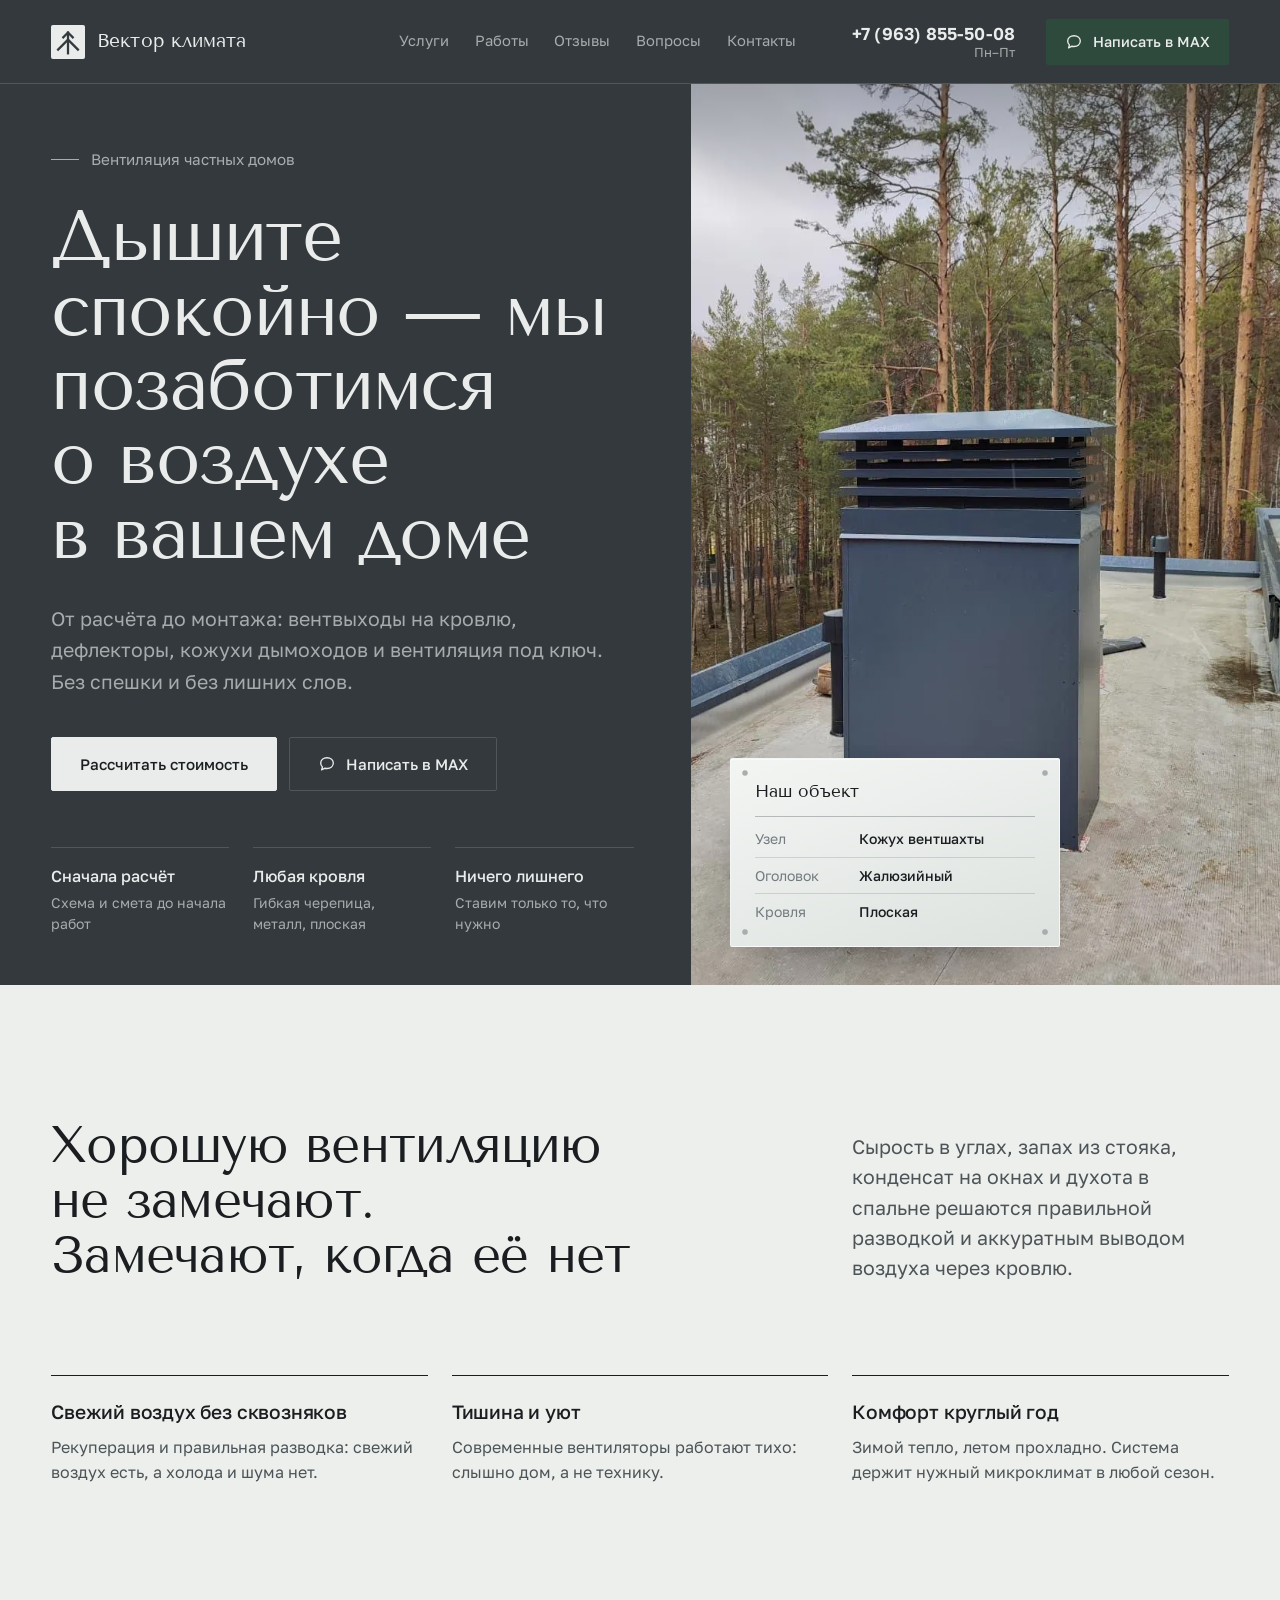
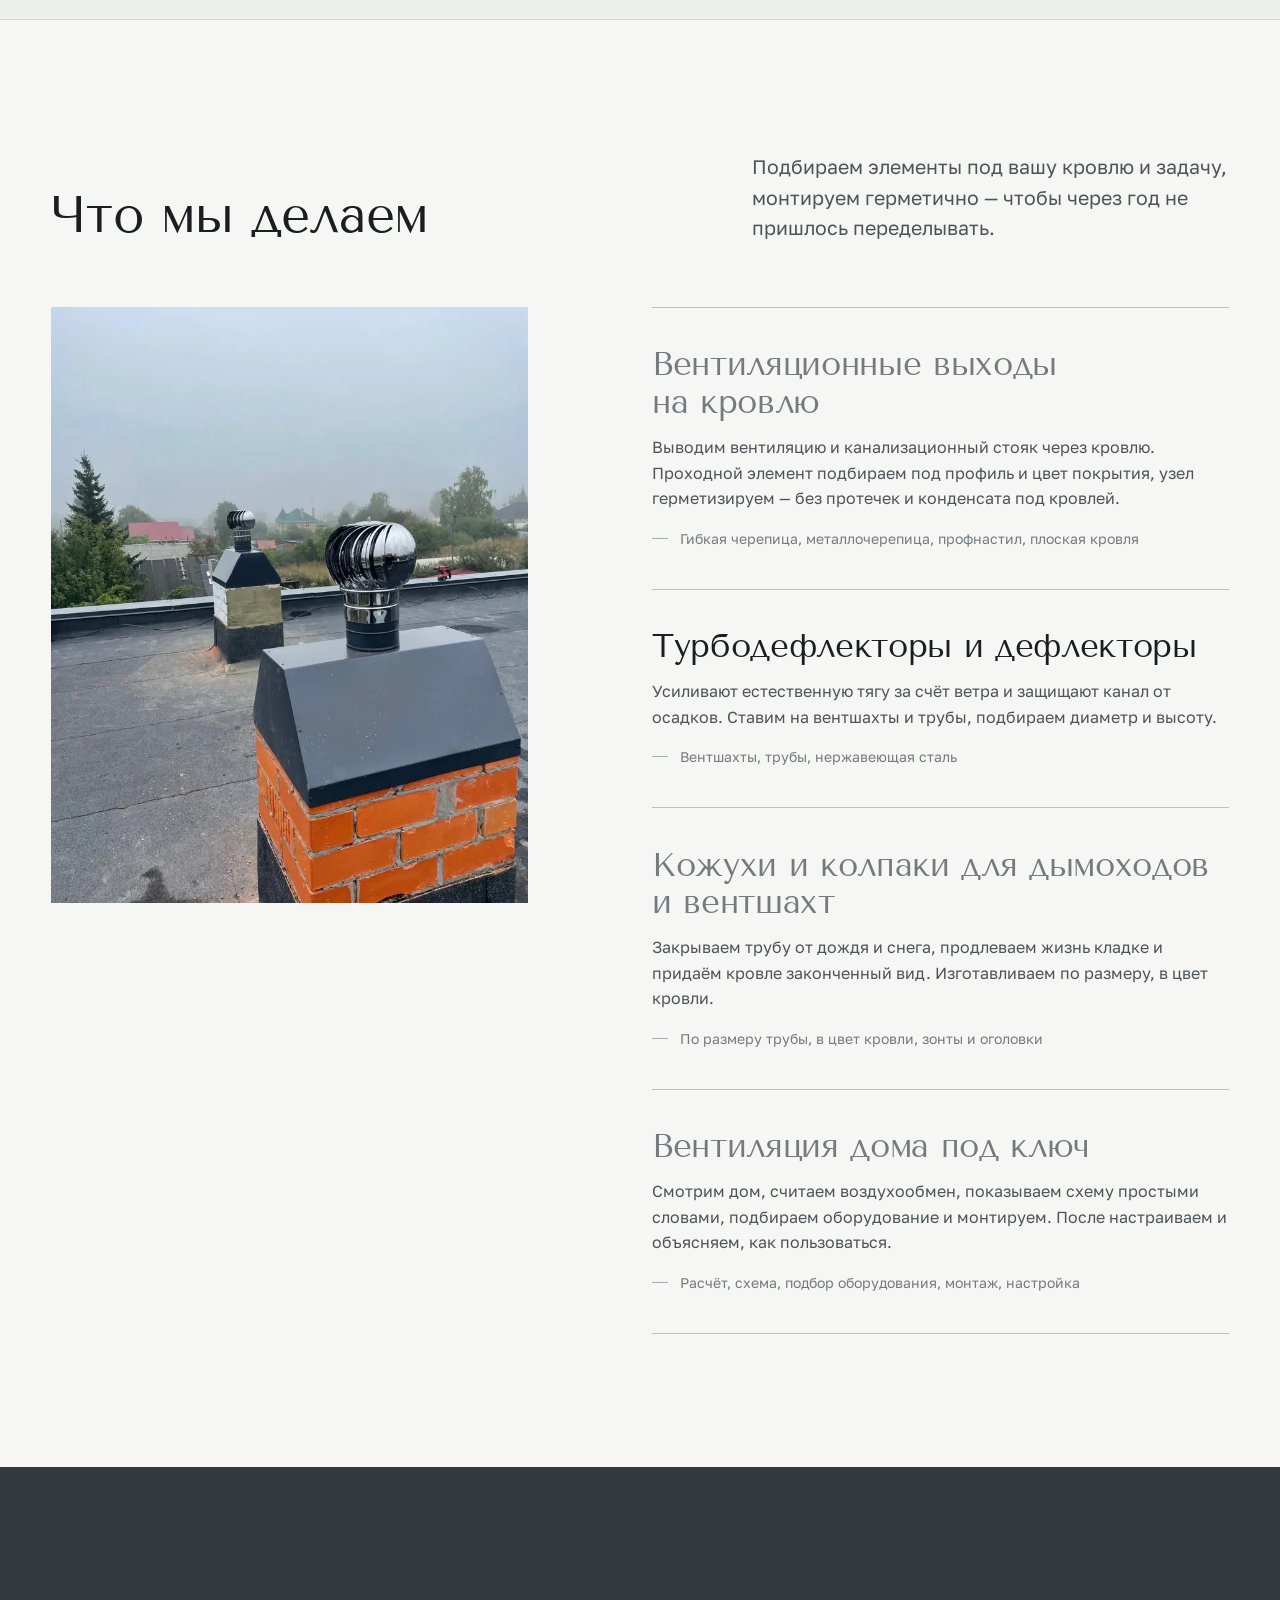
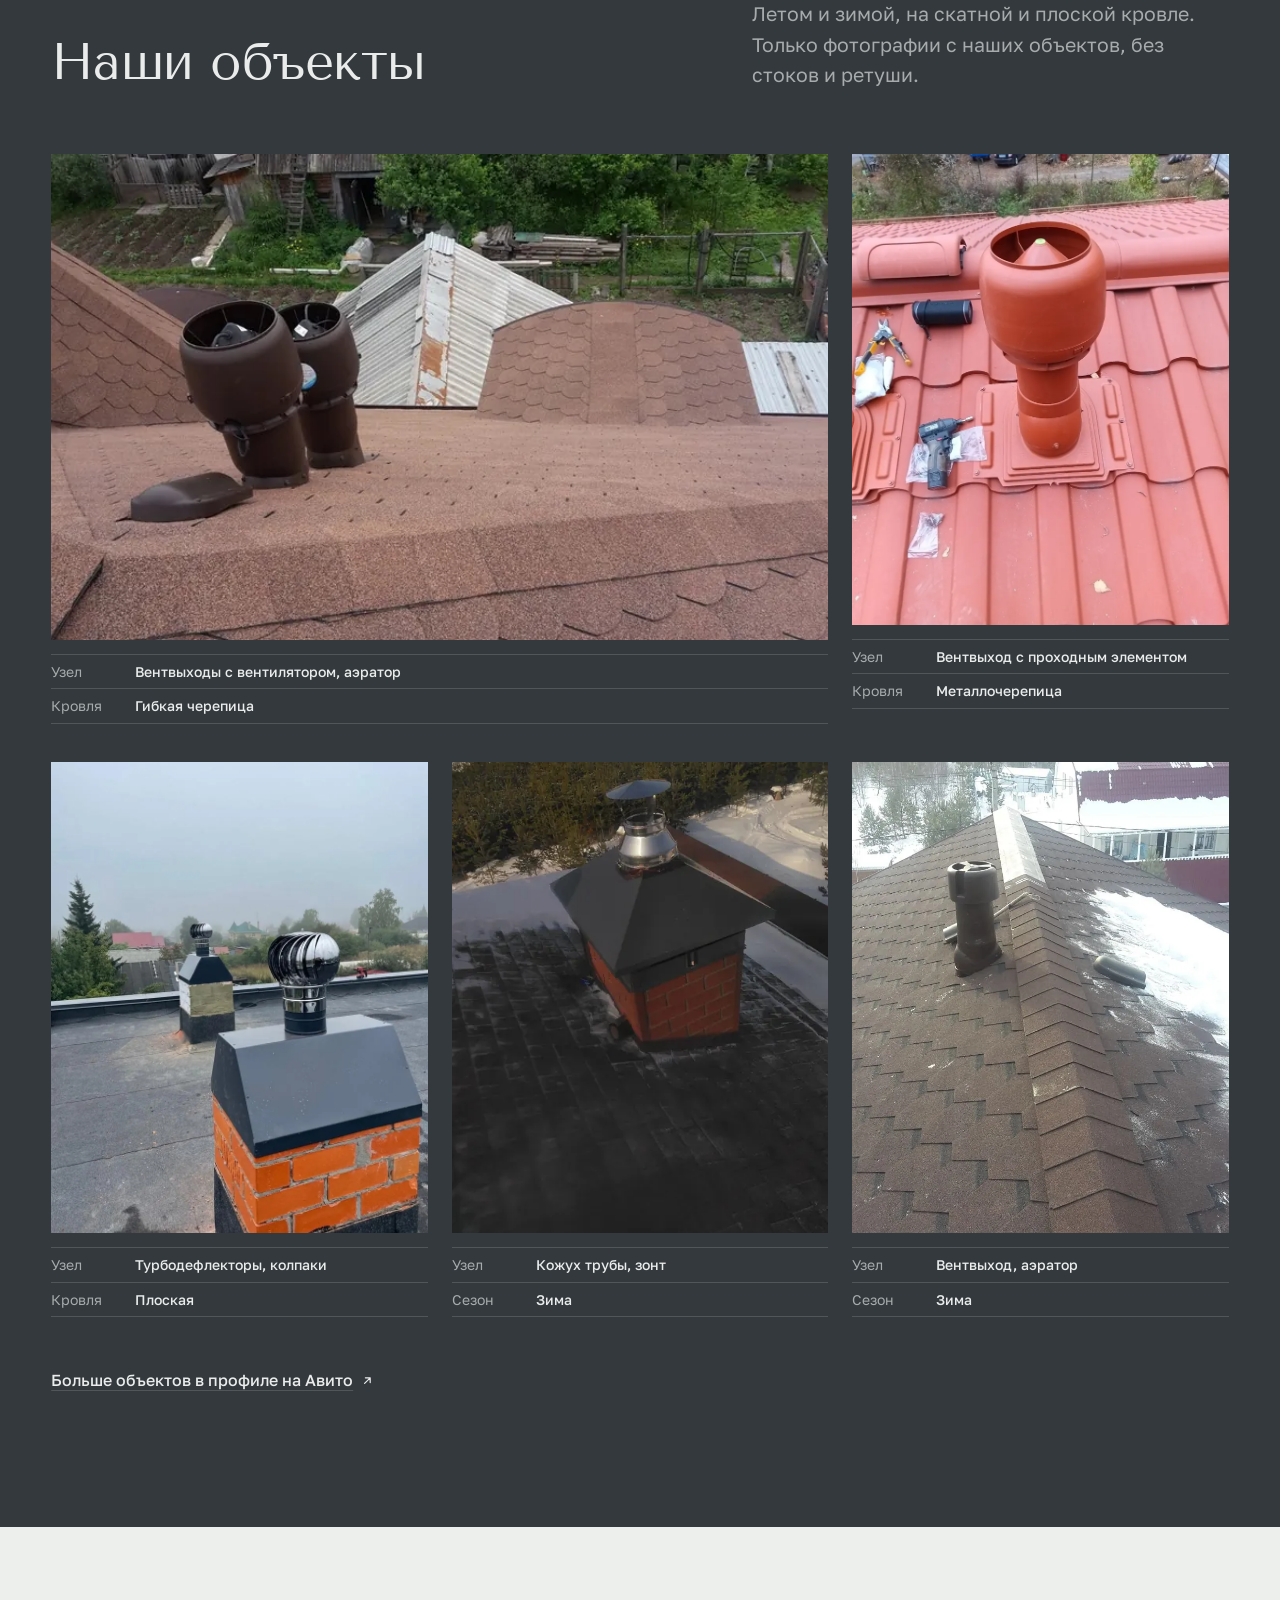
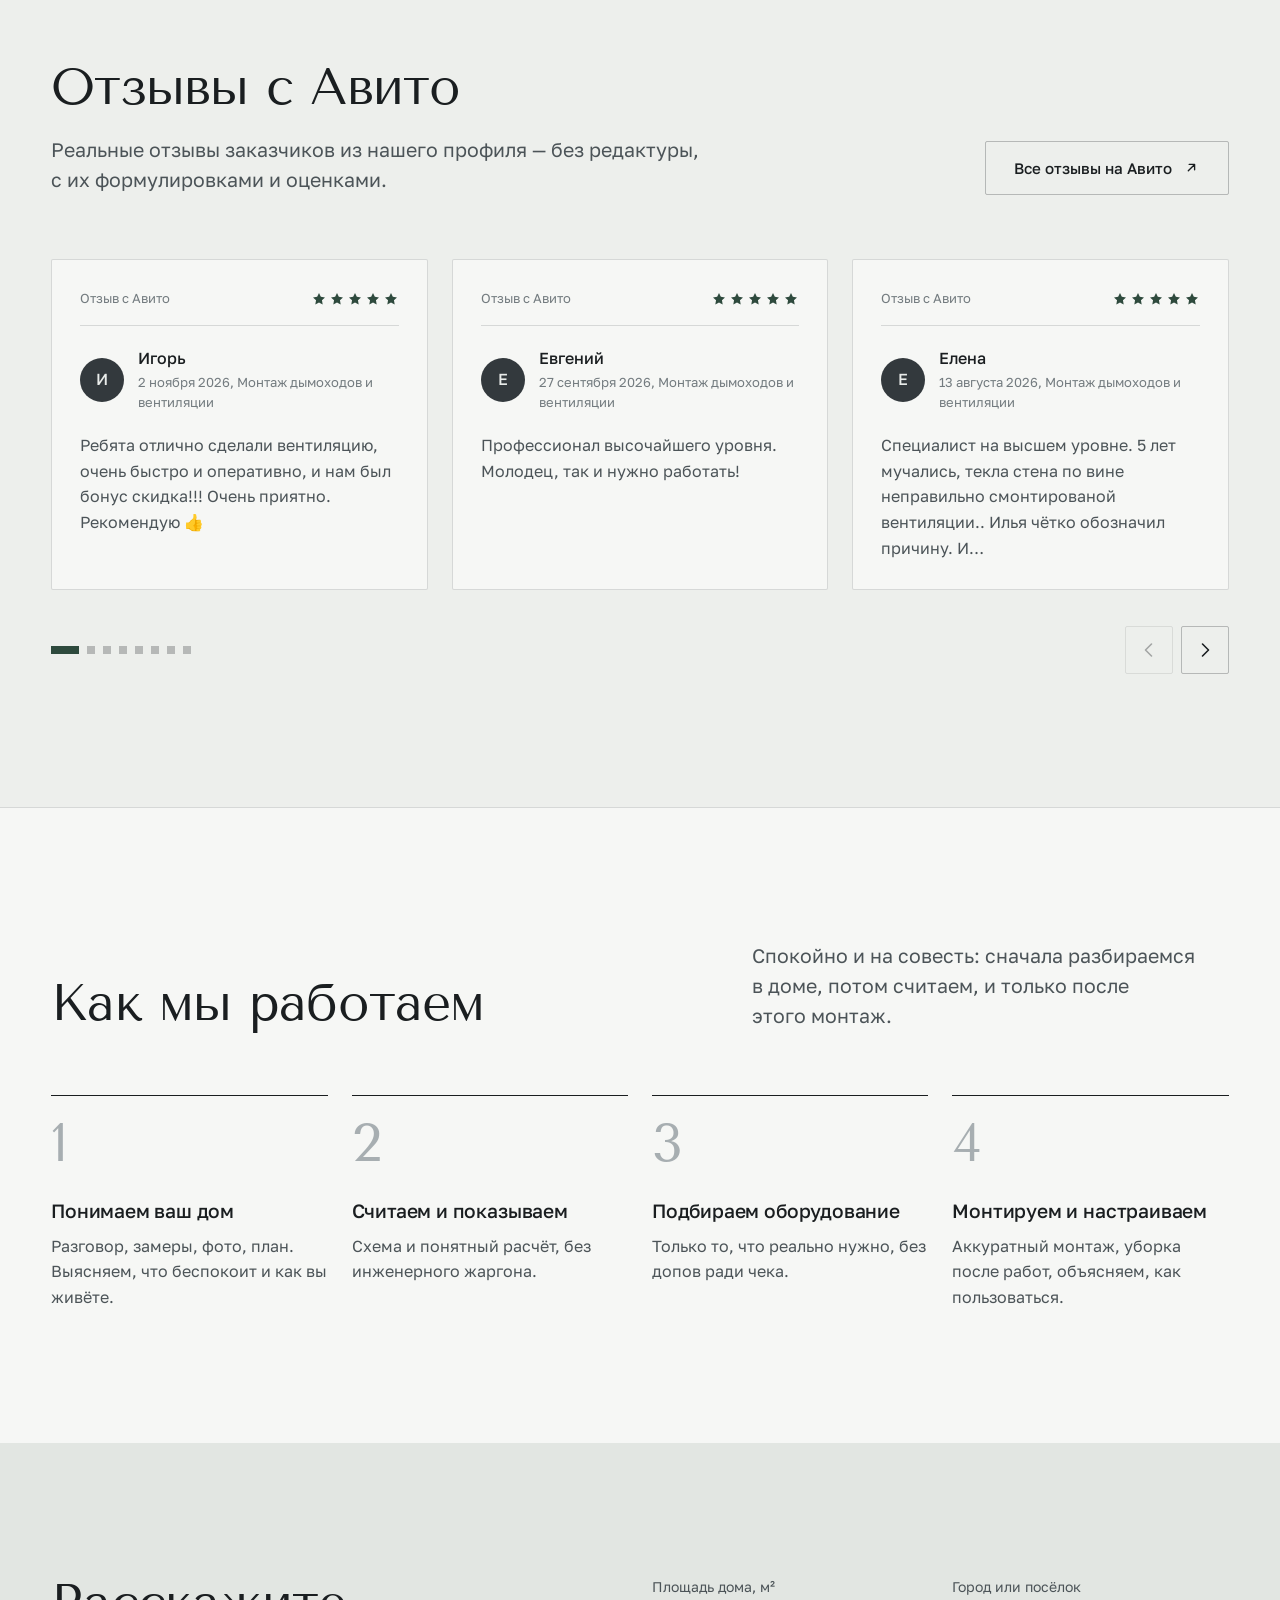
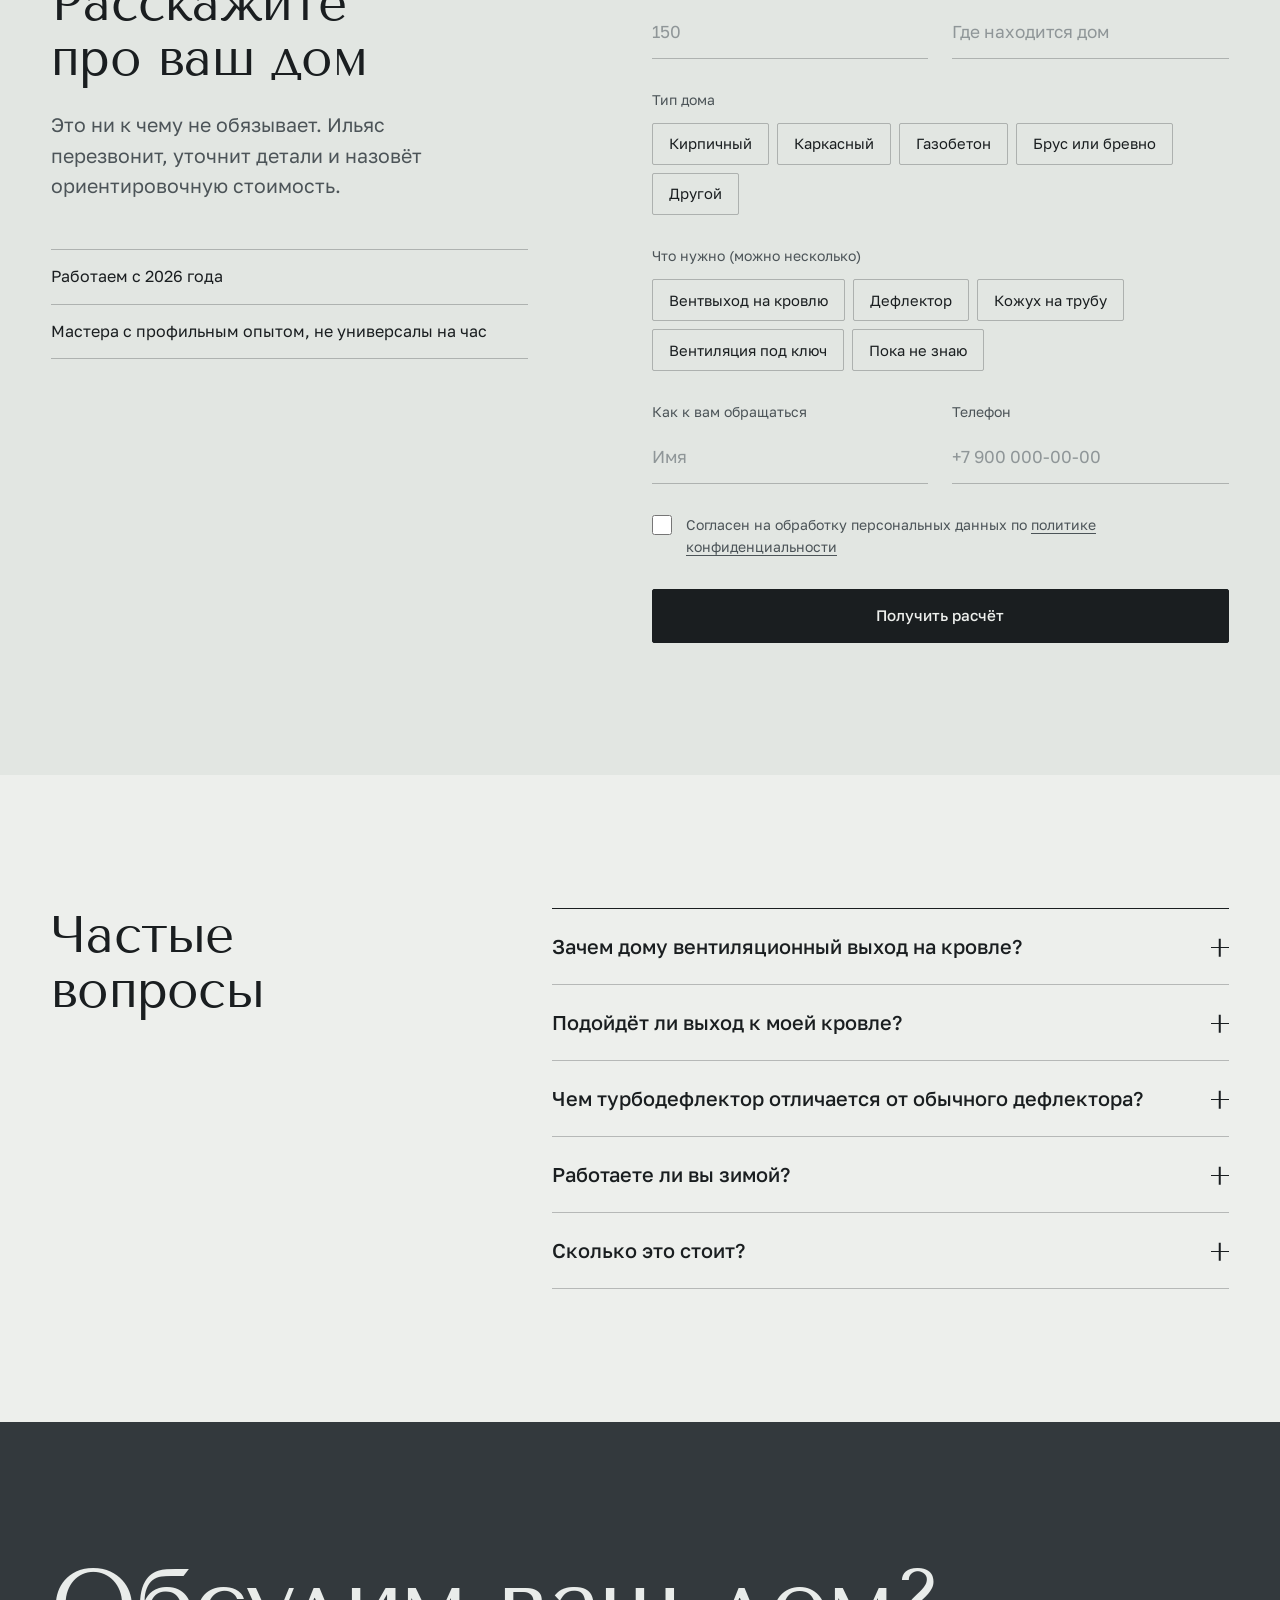
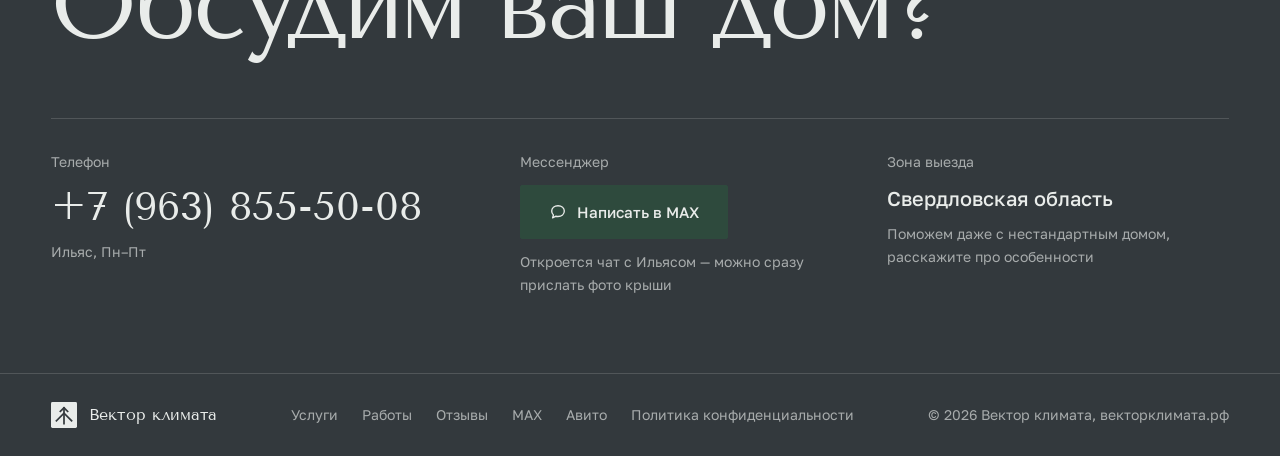
==== commit e316ab0e: "Год начала, оператор в политике, MAX в подвале, только отзывы про вентиляцию Co-Authored-By: Claude " ====
--- a/index.html
+++ b/index.html
@@ -22,7 +22,7 @@
   <link rel="preconnect" href="https://fonts.gstatic.com" crossorigin>
   <link href="https://fonts.googleapis.com/css2?family=Golos+Text:wght@400;500;600&family=Tenor+Sans&display=swap" rel="stylesheet">
   <link rel="preload" as="image" href="assets/img/casing-forest-960.webp" type="image/webp">
-  <link rel="stylesheet" href="assets/css/style.css?v=13">
+  <link rel="stylesheet" href="assets/css/style.css?v=14">
   <script>document.documentElement.classList.add('js')</script>
 
   <script type="application/ld+json">
@@ -304,8 +304,7 @@
           <h2 class="h2" id="calc-title">Расскажите про ваш дом</h2>
           <p class="head__lead">Это ни к чему не обязывает. Ильяс перезвонит, уточнит детали и назовёт ориентировочную стоимость.</p>
           <ul class="calc__trust">
-            <li>Работаем с <span class="ph">20XX</span> года</li>
-            <li>Гарантия на монтаж — <span class="ph">срок</span></li>
+            <li>Работаем с 2026 года</li>
             <li>Мастера с профильным опытом, не универсалы на час</li>
           </ul>
         </div>
@@ -418,7 +417,7 @@
           <div class="contact">
             <span class="contact__label">Мессенджер</span>
             <a class="btn btn--max" href="https://max.ru/u/f9LHodD0cOJ-I2c5GvvgMV4BQCZMem87lvZ4GcqRK_pRCQoFt9h_9IcK-Cg" target="_blank" rel="noopener" data-contact="max"><svg class="btn__icon" aria-hidden="true"><use href="#i-chat"/></svg>Написать в MAX</a>
-            <span class="contact__note">Или найдите нас в MAX по номеру <span style="white-space:nowrap">+7 (963) 855-50-08</span>. Можно сразу прислать фото крыши</span>
+            <span class="contact__note">Откроется чат с Ильясом — можно сразу прислать фото крыши</span>
           </div>
           <div class="contact">
             <span class="contact__label">Зона выезда</span>
@@ -435,6 +434,7 @@
             <a href="#services">Услуги</a>
             <a href="#works">Работы</a>
             <a href="#reviews">Отзывы</a>
+            <a href="https://max.ru/u/f9LHodD0cOJ-I2c5GvvgMV4BQCZMem87lvZ4GcqRK_pRCQoFt9h_9IcK-Cg" target="_blank" rel="noopener" data-contact="max">MAX</a>
             <a href="https://www.avito.ru/user/4b0811a6f3a4abbb8cac58a69ba3a711/profile" target="_blank" rel="noopener" data-contact="avito">Авито</a>
             <a href="privacy.html">Политика конфиденциальности</a>
           </nav>
@@ -464,7 +464,7 @@
     </div>
   </dialog>
 
-  <script src="assets/js/config.js?v=13"></script>
-  <script src="assets/js/main.js?v=13" defer></script>
+  <script src="assets/js/config.js?v=14"></script>
+  <script src="assets/js/main.js?v=14" defer></script>
 </body>
 </html>
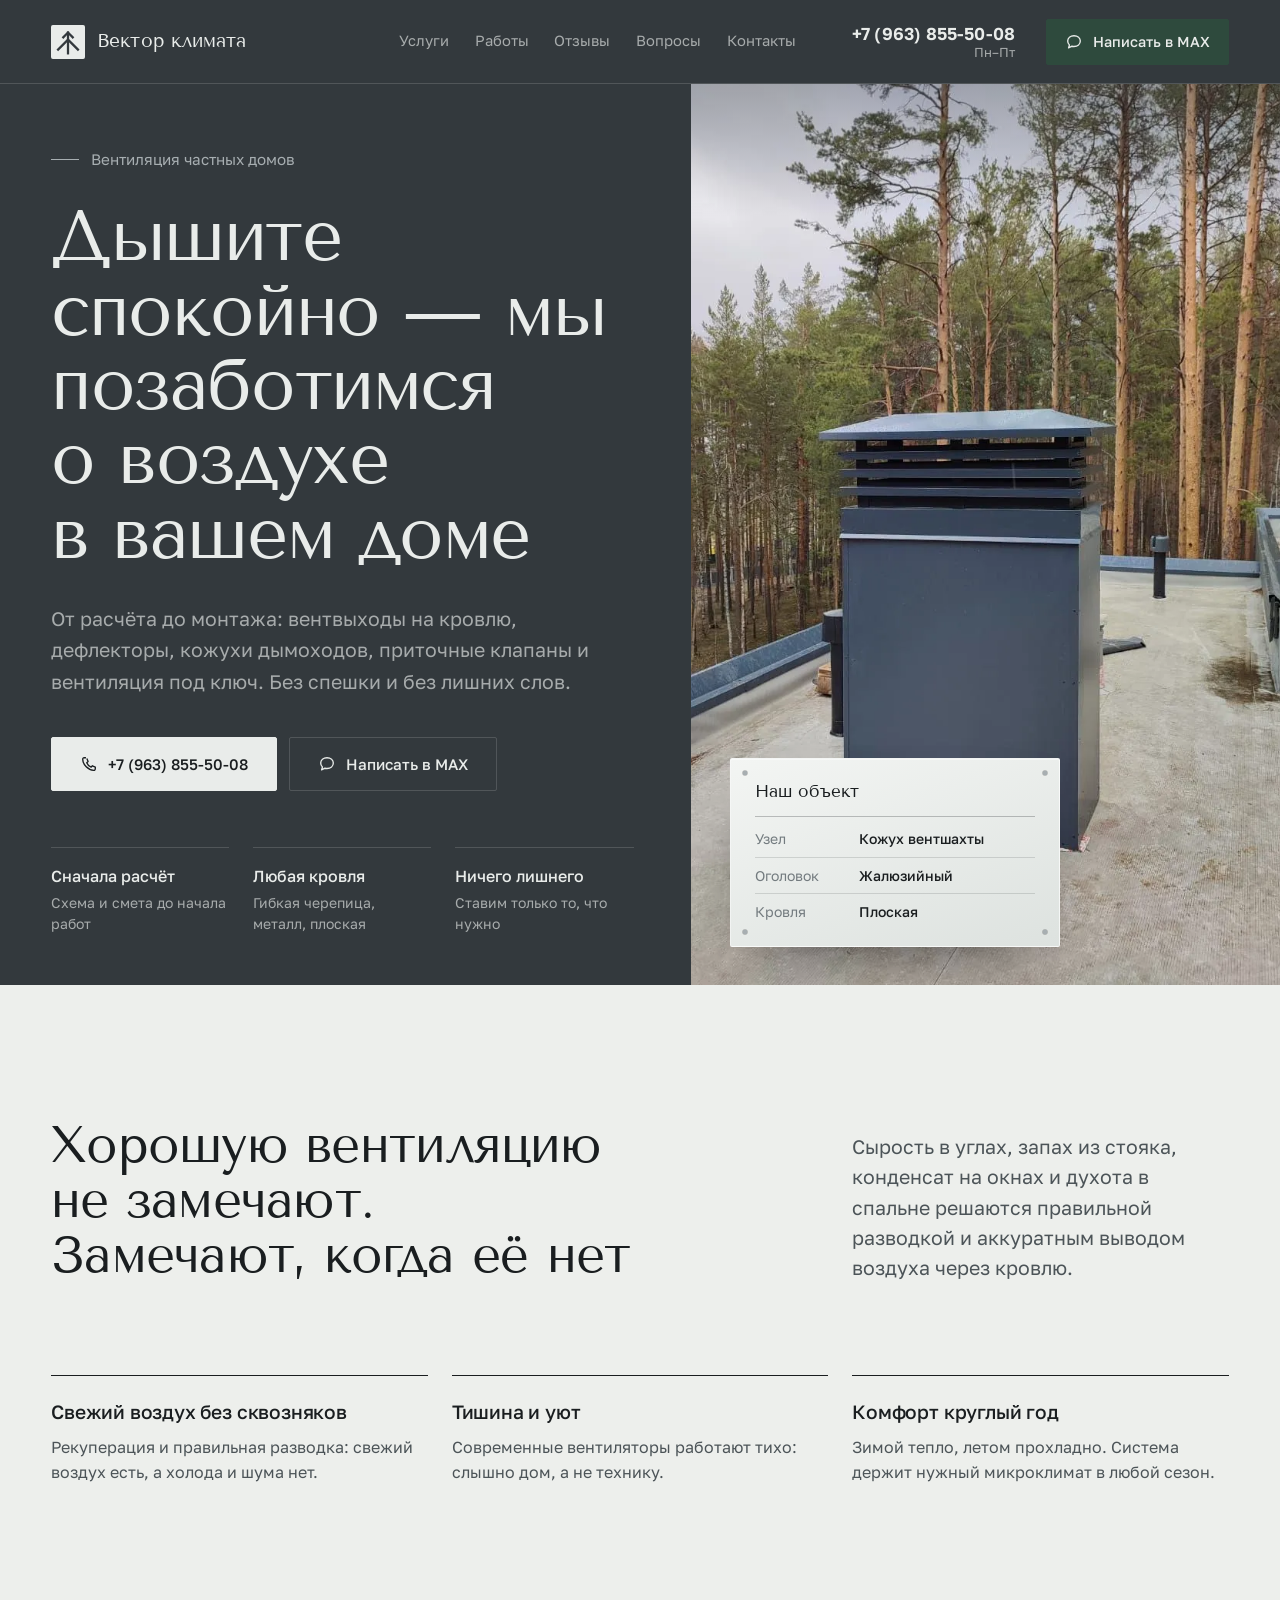
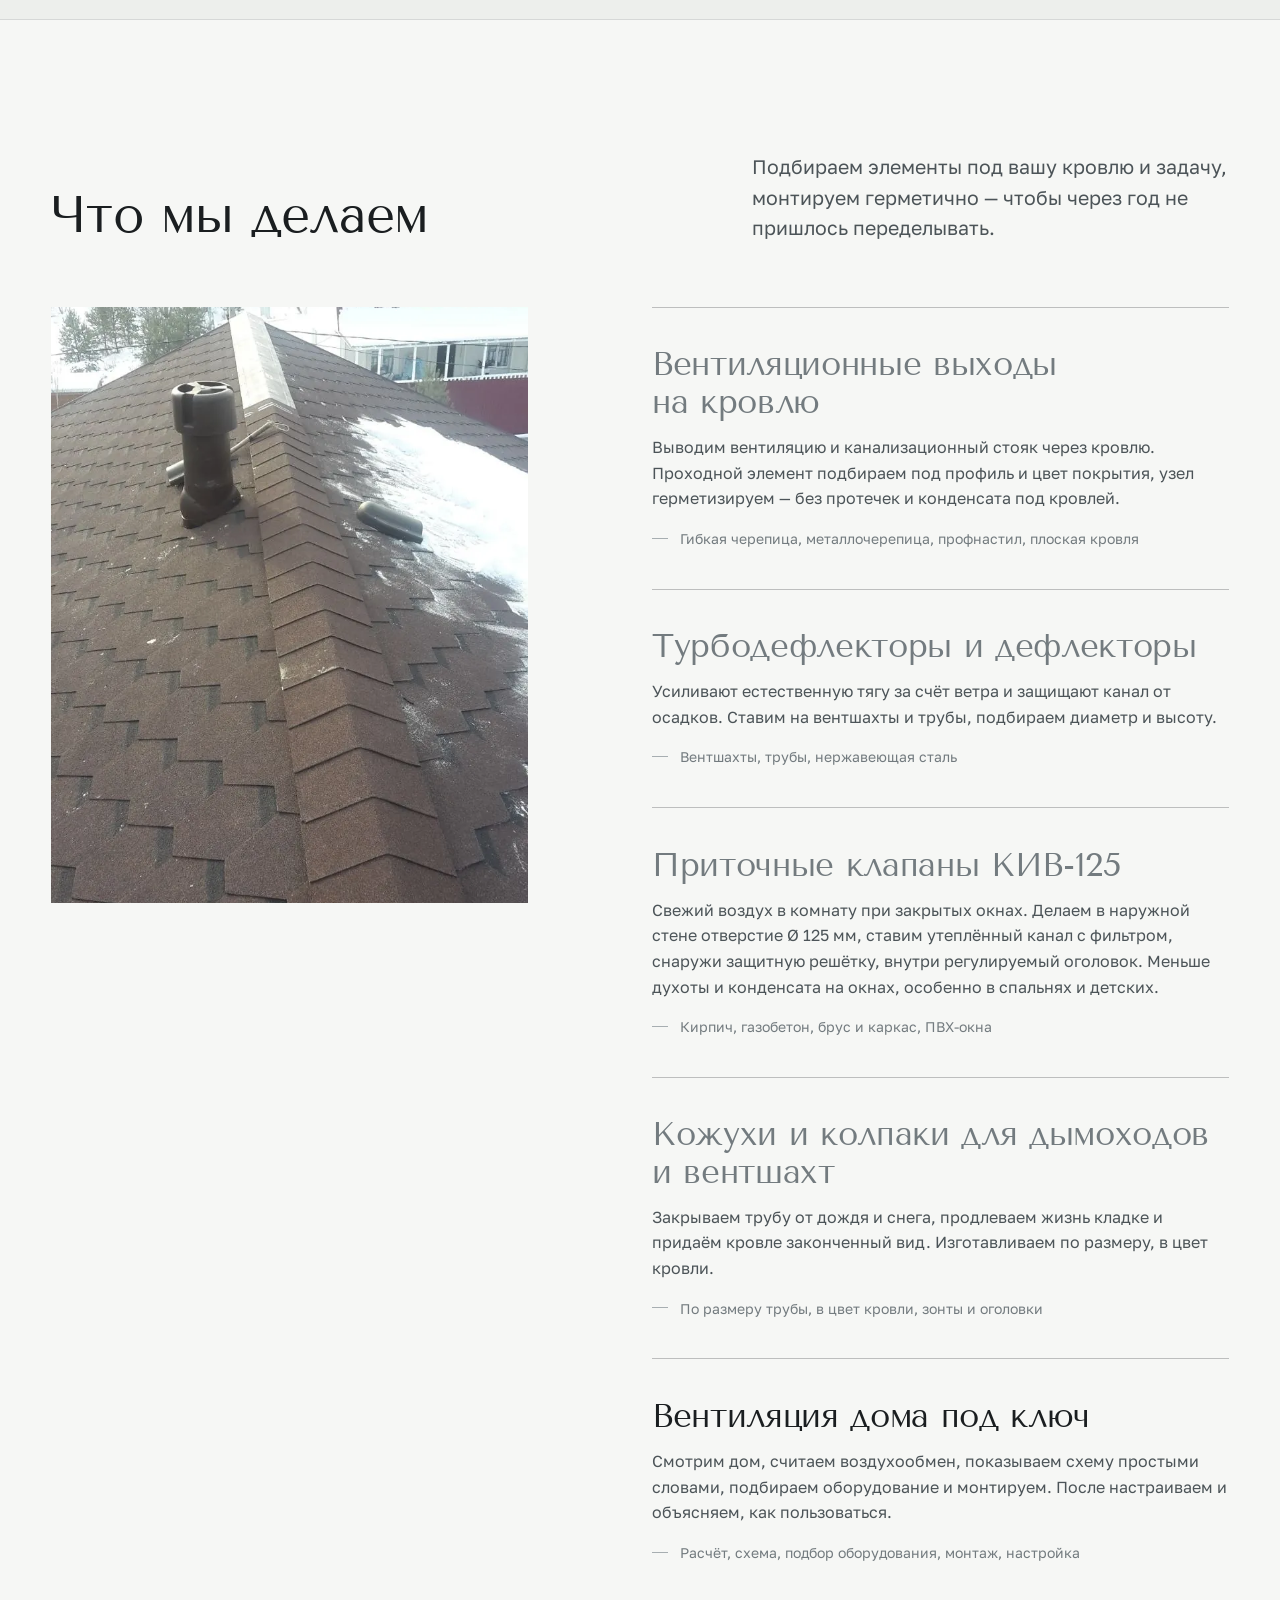
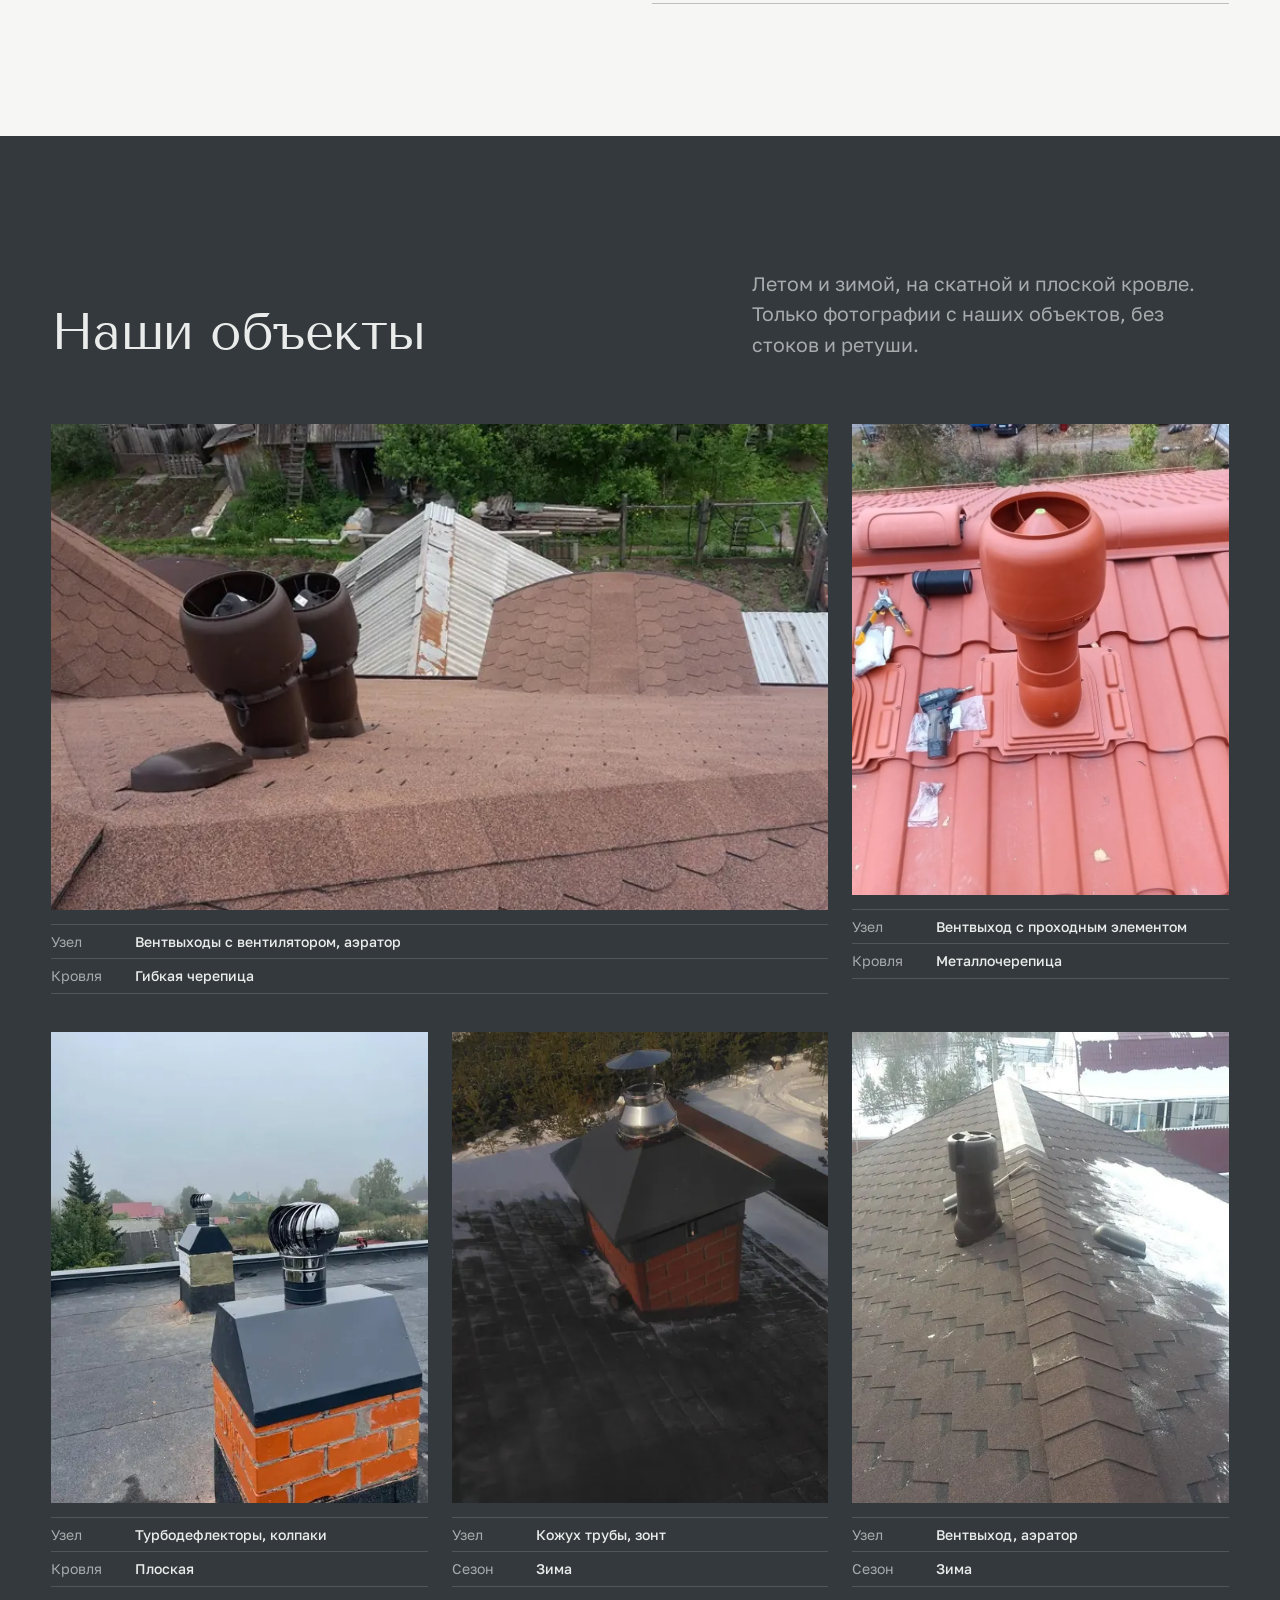
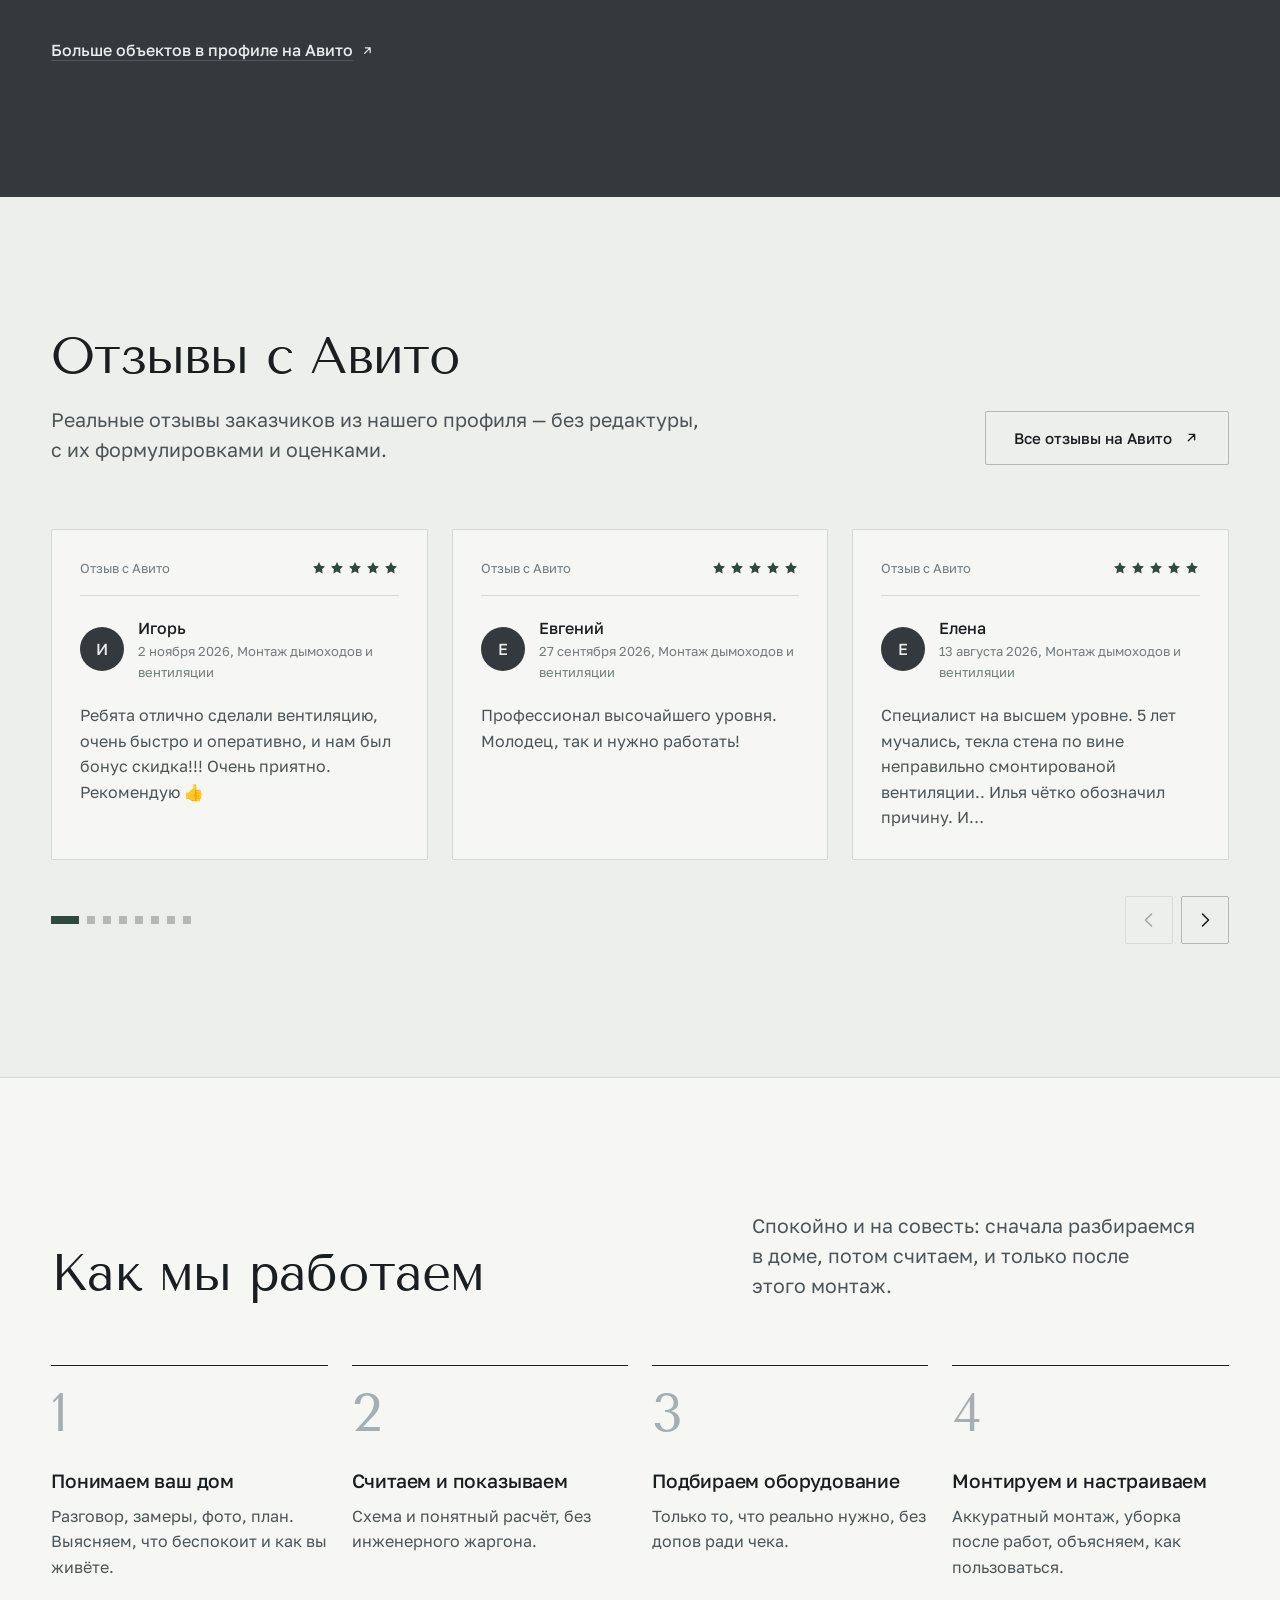
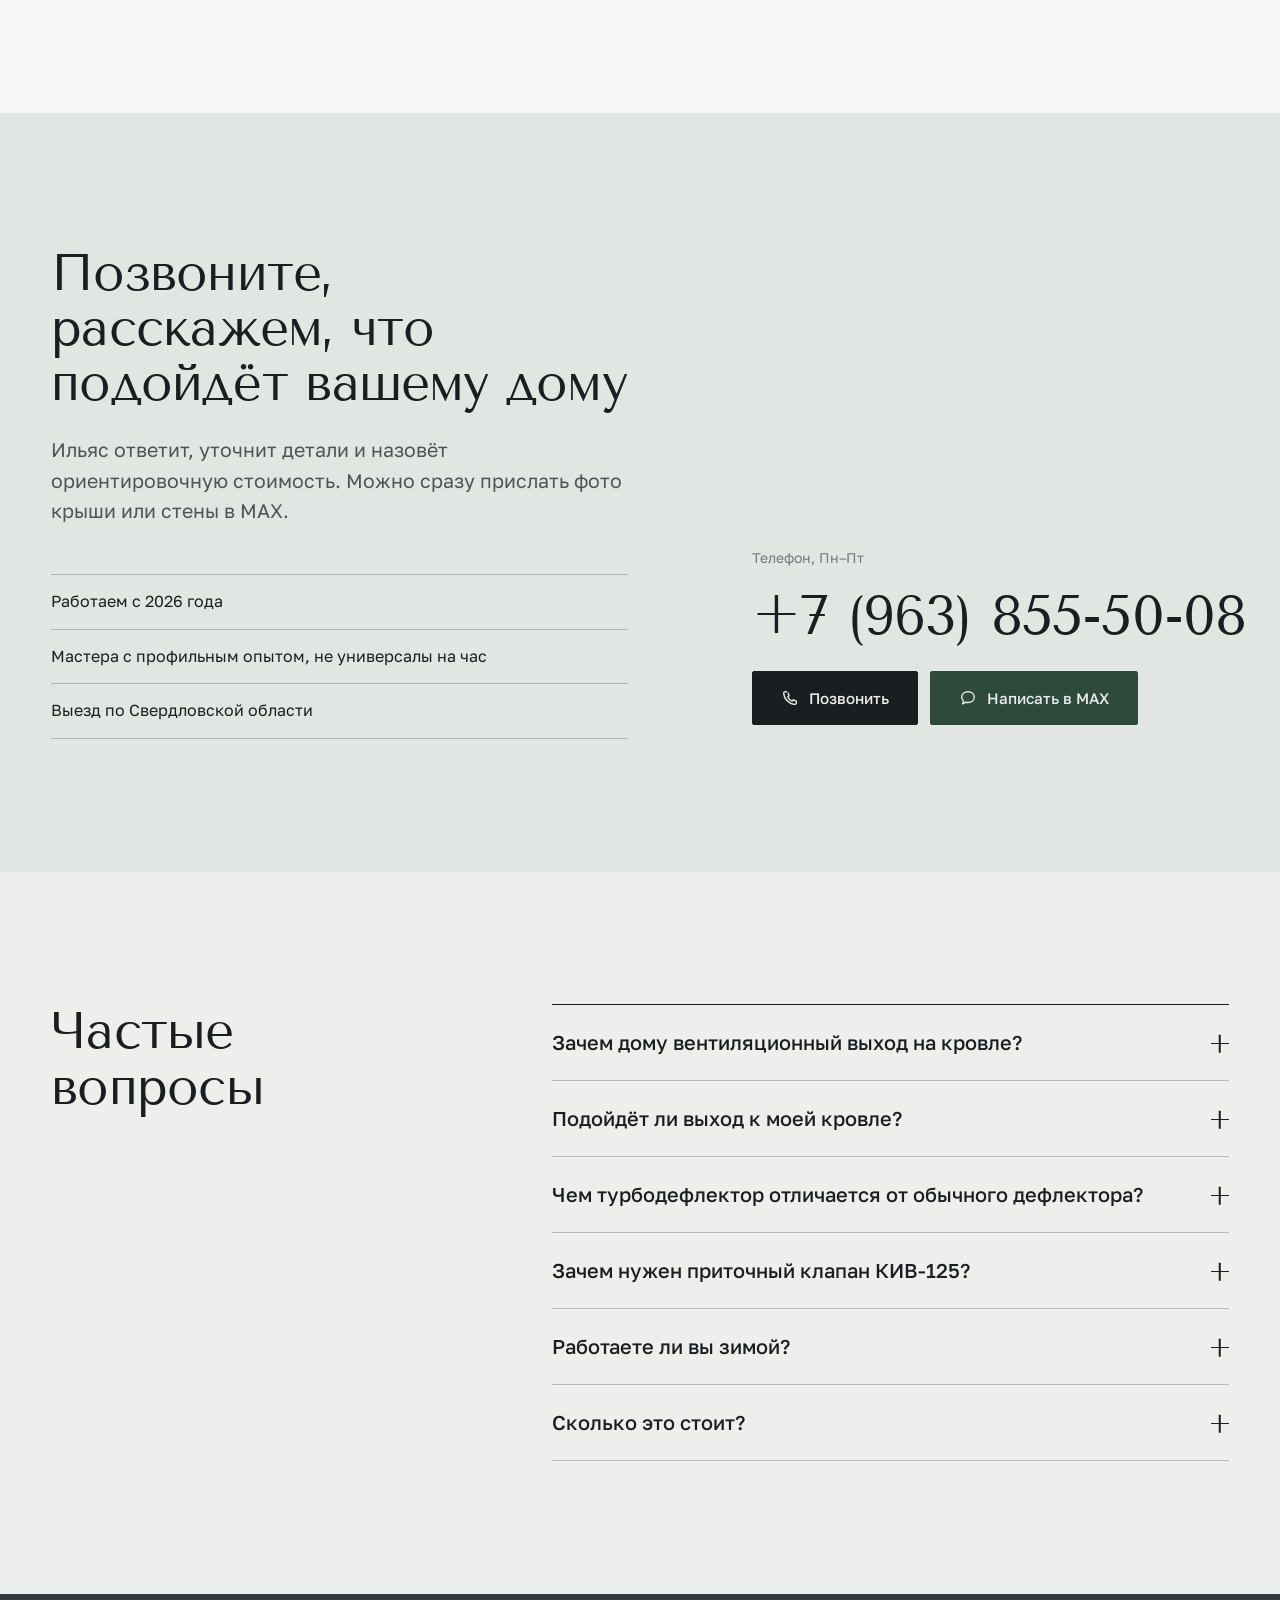
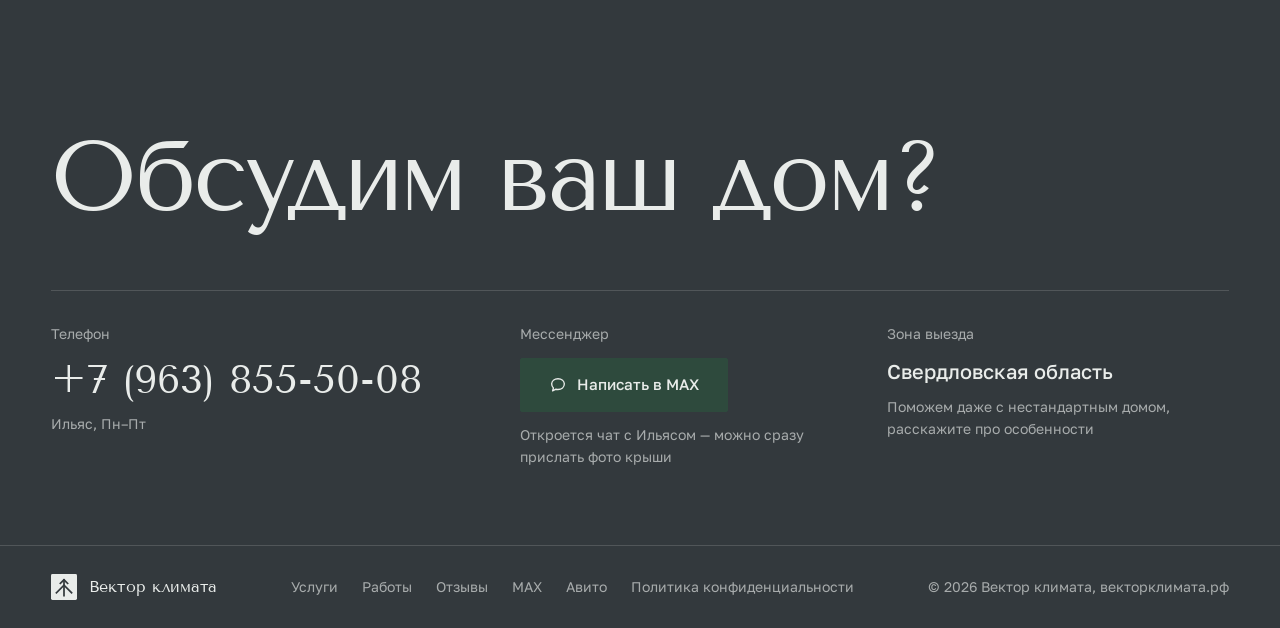
==== commit 55195f10: "Блок звонка вместо калькулятора, услуга КИВ-125, скрытый раздел поставщиков Co-Authored-By: Claude O" ====
--- a/index.html
+++ b/index.html
@@ -13,7 +13,7 @@
   <meta property="og:locale" content="ru_RU">
   <meta property="og:site_name" content="Вектор климата">
   <meta property="og:title" content="Вектор климата — вентиляция частного дома">
-  <meta property="og:description" content="Вентвыходы на кровлю, дефлекторы, кожухи дымоходов. Расчёт, подбор, аккуратный монтаж.">
+  <meta property="og:description" content="Вентвыходы на кровлю, дефлекторы, кожухи дымоходов, приточные клапаны КИВ-125. Расчёт, подбор, аккуратный монтаж.">
   <meta property="og:url" content="https://xn--80aaemplaikqwwh.xn--p1ai/">
   <meta property="og:image" content="https://xn--80aaemplaikqwwh.xn--p1ai/assets/img/og.jpg">
   <meta name="twitter:card" content="summary_large_image">
@@ -22,7 +22,7 @@
   <link rel="preconnect" href="https://fonts.gstatic.com" crossorigin>
   <link href="https://fonts.googleapis.com/css2?family=Golos+Text:wght@400;500;600&family=Tenor+Sans&display=swap" rel="stylesheet">
   <link rel="preload" as="image" href="assets/img/casing-forest-960.webp" type="image/webp">
-  <link rel="stylesheet" href="assets/css/style.css?v=14">
+  <link rel="stylesheet" href="assets/css/style.css?v=15">
   <script>document.documentElement.classList.add('js')</script>
 
   <script type="application/ld+json">
@@ -32,7 +32,7 @@
     "name": "Вектор климата",
     "url": "https://xn--80aaemplaikqwwh.xn--p1ai/",
     "image": "https://xn--80aaemplaikqwwh.xn--p1ai/assets/img/og.jpg",
-    "description": "Вентиляция частных домов: вентиляционные выходы на кровлю, турбодефлекторы, кожухи для дымоходов и вентшахт.",
+    "description": "Вентиляция частных домов: вентиляционные выходы на кровлю, турбодефлекторы, кожухи для дымоходов и вентшахт, приточные клапаны КИВ-125.",
     "telephone": "+7 963 855-50-08",
     "areaServed": "Свердловская область",
     "openingHours": "Mo-Fr",
@@ -102,9 +102,9 @@
         <div class="hero__content">
           <p class="hero__kicker load" style="--d:0">Вентиляция частных домов</p>
           <h1 class="hero__title load" id="hero-title" style="--d:1">Дышите спокойно — мы позаботимся о&nbsp;воздухе в&nbsp;вашем доме</h1>
-          <p class="hero__lead load" style="--d:2">От расчёта до монтажа: вентвыходы на кровлю, дефлекторы, кожухи дымоходов и вентиляция под ключ. Без спешки и без лишних слов.</p>
+          <p class="hero__lead load" style="--d:2">От расчёта до монтажа: вентвыходы на кровлю, дефлекторы, кожухи дымоходов, приточные клапаны и вентиляция под ключ. Без спешки и без лишних слов.</p>
           <div class="hero__actions load" style="--d:3">
-            <a class="btn btn--light" href="#calc">Рассчитать стоимость</a>
+            <a class="btn btn--light" href="tel:+79638555008" data-contact="phone-action"><svg class="btn__icon" aria-hidden="true"><use href="#i-phone"/></svg>+7 (963) 855-50-08</a>
             <a class="btn btn--outline-light" href="https://max.ru/u/f9LHodD0cOJ-I2c5GvvgMV4BQCZMem87lvZ4GcqRK_pRCQoFt9h_9IcK-Cg" target="_blank" rel="noopener" data-contact="max"><svg class="btn__icon" aria-hidden="true"><use href="#i-chat"/></svg>Написать в MAX</a>
           </div>
         </div>
@@ -163,8 +163,9 @@
           <div class="services__visual" aria-hidden="true">
             <picture class="is-active" data-service="0"><source type="image/webp" srcset="assets/img/metal-tile-vent-960.webp"><img src="assets/img/metal-tile-vent-960.jpg" width="960" height="1280" alt="" loading="lazy"></picture>
             <picture data-service="1"><source type="image/webp" srcset="assets/img/turbo-deflectors-768.webp"><img src="assets/img/turbo-deflectors-768.jpg" width="768" height="1024" alt="" loading="lazy"></picture>
-            <picture data-service="2"><source type="image/webp" srcset="assets/img/chimney-casing-960.webp"><img src="assets/img/chimney-casing-960.jpg" width="960" height="1280" alt="" loading="lazy"></picture>
-            <picture data-service="3"><source type="image/webp" srcset="assets/img/shingle-winter-720.webp"><img src="assets/img/shingle-winter-720.jpg" width="720" height="1280" alt="" loading="lazy"></picture>
+            <picture data-service="2"><img src="assets/img/kiv-125.svg" width="960" height="1280" alt="" loading="lazy"></picture>
+            <picture data-service="3"><source type="image/webp" srcset="assets/img/chimney-casing-960.webp"><img src="assets/img/chimney-casing-960.jpg" width="960" height="1280" alt="" loading="lazy"></picture>
+            <picture data-service="4"><source type="image/webp" srcset="assets/img/shingle-winter-720.webp"><img src="assets/img/shingle-winter-720.jpg" width="720" height="1280" alt="" loading="lazy"></picture>
           </div>
 
           <div class="services__list">
@@ -181,12 +182,18 @@
               <figure class="service__media"><picture><source type="image/webp" srcset="assets/img/turbo-deflectors-768.webp"><img src="assets/img/turbo-deflectors-768.jpg" width="768" height="1024" alt="Турбодефлекторы на кирпичных вентшахтах плоской кровли" loading="lazy"></picture></figure>
             </article>
             <article class="service" data-service-index="2" tabindex="0">
+              <h3 class="service__title">Приточные клапаны КИВ-125</h3>
+              <p class="service__body">Свежий воздух в комнату при закрытых окнах. Делаем в наружной стене отверстие Ø&nbsp;125&nbsp;мм, ставим утеплённый канал с фильтром, снаружи защитную решётку, внутри регулируемый оголовок. Меньше духоты и конденсата на окнах, особенно в спальнях и детских.</p>
+              <p class="service__spec">Кирпич, газобетон, брус и каркас, ПВХ-окна</p>
+              <figure class="service__media service__media--scheme"><img src="assets/img/kiv-125.svg" width="960" height="1280" alt="Схема приточного клапана КИВ-125 в разрезе стены: решётка, утеплённый канал, фильтр, оголовок" loading="lazy"></figure>
+            </article>
+            <article class="service" data-service-index="3" tabindex="0">
               <h3 class="service__title">Кожухи и колпаки для дымоходов и&nbsp;вентшахт</h3>
               <p class="service__body">Закрываем трубу от дождя и снега, продлеваем жизнь кладке и придаём кровле законченный вид. Изготавливаем по размеру, в цвет кровли.</p>
               <p class="service__spec">По размеру трубы, в цвет кровли, зонты и оголовки</p>
               <figure class="service__media"><picture><source type="image/webp" srcset="assets/img/chimney-casing-800.webp"><img src="assets/img/chimney-casing-800.jpg" width="800" height="1067" alt="Кожух дымохода с зонтом из нержавеющей стали на кровле зимой" loading="lazy"></picture></figure>
             </article>
-            <article class="service" data-service-index="3" tabindex="0">
+            <article class="service" data-service-index="4" tabindex="0">
               <h3 class="service__title">Вентиляция дома под&nbsp;ключ</h3>
               <p class="service__body">Смотрим дом, считаем воздухообмен, показываем схему простыми словами, подбираем оборудование и монтируем. После настраиваем и объясняем, как пользоваться.</p>
               <p class="service__spec">Расчёт, схема, подбор оборудования, монтаж, настройка</p>
@@ -243,6 +250,24 @@
         </div>
 
         <a class="text-link works__more" href="https://www.avito.ru/user/4b0811a6f3a4abbb8cac58a69ba3a711/profile" target="_blank" rel="noopener" data-contact="avito">Больше объектов в профиле на Авито <svg aria-hidden="true"><use href="#i-out"/></svg></a>
+      </div>
+    </section>
+
+    <!-- ============ Partners (скрыт: уберите атрибут hidden, когда появятся данные) ============ -->
+    <section class="section partners" id="partners" aria-labelledby="partners-title" hidden>
+      <div class="container">
+        <div class="head">
+          <h2 class="h2" id="partners-title">Поставщики и дистрибьюторы</h2>
+          <p class="head__lead">Работаем с проверенными производителями и официальными поставщиками.</p>
+        </div>
+        <ul class="partners__grid">
+          <!-- Карточка партнёра:
+          <li class="partner">
+            <span class="partner__name">Название</span>
+            <span class="partner__note">Что поставляет</span>
+          </li>
+          -->
+        </ul>
       </div>
     </section>
 
@@ -297,80 +322,25 @@
       </div>
     </section>
 
-    <!-- ============ Calculator ============ -->
-    <section class="section calc" id="calc" aria-labelledby="calc-title">
-      <div class="container calc__grid">
-        <div class="calc__intro">
-          <h2 class="h2" id="calc-title">Расскажите про ваш дом</h2>
-          <p class="head__lead">Это ни к чему не обязывает. Ильяс перезвонит, уточнит детали и назовёт ориентировочную стоимость.</p>
-          <ul class="calc__trust">
+    <!-- ============ Call ============ -->
+    <section class="section call" id="call" aria-labelledby="call-title">
+      <div class="container call__grid">
+        <div class="call__intro">
+          <h2 class="h2" id="call-title">Позвоните, расскажем, что подойдёт вашему дому</h2>
+          <p class="head__lead">Ильяс ответит, уточнит детали и назовёт ориентировочную стоимость. Можно сразу прислать фото крыши или стены в MAX.</p>
+          <ul class="call__trust">
             <li>Работаем с 2026 года</li>
             <li>Мастера с профильным опытом, не универсалы на час</li>
+            <li>Выезд по Свердловской области</li>
           </ul>
         </div>
-
-        <form class="form" id="calc-form" novalidate>
-          <div class="form__row">
-            <label class="field" for="f-area">
-              <span class="field__label">Площадь дома, м²</span>
-              <input class="input" id="f-area" name="area" type="number" inputmode="numeric" min="10" max="5000" placeholder="150" required>
-              <span class="field__error">Укажите площадь, хотя бы примерно</span>
-            </label>
-            <label class="field" for="f-city">
-              <span class="field__label">Город или посёлок</span>
-              <input class="input" id="f-city" name="city" type="text" autocomplete="address-level2" placeholder="Где находится дом">
-            </label>
-          </div>
-
-          <fieldset class="field" id="f-type">
-            <legend class="field__label">Тип дома</legend>
-            <div class="chips">
-              <label class="chip"><input type="radio" name="house" value="Кирпичный" required><span>Кирпичный</span></label>
-              <label class="chip"><input type="radio" name="house" value="Каркасный"><span>Каркасный</span></label>
-              <label class="chip"><input type="radio" name="house" value="Газобетон"><span>Газобетон</span></label>
-              <label class="chip"><input type="radio" name="house" value="Брус или бревно"><span>Брус или бревно</span></label>
-              <label class="chip"><input type="radio" name="house" value="Другой"><span>Другой</span></label>
-            </div>
-            <span class="field__error">Выберите тип дома</span>
-          </fieldset>
-
-          <fieldset class="field">
-            <legend class="field__label">Что нужно (можно несколько)</legend>
-            <div class="chips">
-              <label class="chip"><input type="checkbox" name="need" value="Вентвыход на кровлю"><span>Вентвыход на кровлю</span></label>
-              <label class="chip"><input type="checkbox" name="need" value="Дефлектор"><span>Дефлектор</span></label>
-              <label class="chip"><input type="checkbox" name="need" value="Кожух на трубу"><span>Кожух на трубу</span></label>
-              <label class="chip"><input type="checkbox" name="need" value="Вентиляция под ключ"><span>Вентиляция под ключ</span></label>
-              <label class="chip"><input type="checkbox" name="need" value="Нужна консультация"><span>Пока не знаю</span></label>
-            </div>
-          </fieldset>
-
-          <div class="form__row">
-            <label class="field" for="f-name">
-              <span class="field__label">Как к вам обращаться</span>
-              <input class="input" id="f-name" name="name" type="text" autocomplete="name" placeholder="Имя">
-            </label>
-            <label class="field" for="f-phone">
-              <span class="field__label">Телефон</span>
-              <input class="input" id="f-phone" name="phone" type="tel" autocomplete="tel" placeholder="+7 900 000-00-00" required>
-              <span class="field__error">Укажите телефон, чтобы мы могли перезвонить</span>
-            </label>
-          </div>
-
-          <label class="consent field" for="f-consent">
-            <input id="f-consent" name="consent" type="checkbox" required>
-            <span>Согласен на обработку персональных данных по <a href="privacy.html">политике конфиденциальности</a></span>
-            <span class="field__error">Нужно согласие, чтобы отправить заявку</span>
-          </label>
-
-          <button class="btn btn--dark btn--block" type="submit">Получить расчёт</button>
-        </form>
-
-        <div class="form__success" role="status" aria-live="polite" tabindex="-1">
-          <svg aria-hidden="true"><use href="#i-check"/></svg>
-          <h3 class="h3">Заявка отправлена</h3>
-          <p data-success-text>Ильяс перезвонит в рабочее время, уточнит детали и назовёт ориентировочную стоимость.</p>
-          <div data-success-actions></div>
+        <div class="call__phone">
+          <span class="call__label">Телефон, <span data-contact="hours">Пн–Пт</span></span>
+          <a class="call__number" href="tel:+79638555008" data-contact="phone">+7 (963) 855-50-08</a>
+          <div class="call__actions">
+            <a class="btn btn--dark" href="tel:+79638555008" data-contact="phone-action"><svg class="btn__icon" aria-hidden="true"><use href="#i-phone"/></svg>Позвонить</a>
+            <a class="btn btn--max" href="https://max.ru/u/f9LHodD0cOJ-I2c5GvvgMV4BQCZMem87lvZ4GcqRK_pRCQoFt9h_9IcK-Cg" target="_blank" rel="noopener" data-contact="max"><svg class="btn__icon" aria-hidden="true"><use href="#i-chat"/></svg>Написать в MAX</a>
+          </div>
         </div>
       </div>
     </section>
@@ -393,12 +363,16 @@
             <div class="qa__body"><p>Турбодефлектор вращается от ветра и создаёт разрежение в канале, поэтому тяга сильнее. Обычный дефлектор неподвижен: он защищает канал от осадков и помогает тяге за счёт формы. Выбор зависит от трубы и задачи.</p></div>
           </details>
           <details class="qa">
+            <summary>Зачем нужен приточный клапан КИВ-125?<span class="qa__toggle" aria-hidden="true"></span></summary>
+            <div class="qa__body"><p>Современные пластиковые окна почти не пропускают воздух, и в комнате быстро становится душно, а на стёклах собирается конденсат. Клапан в стене даёт постоянный приток свежего воздуха без открытой форточки и сквозняков, а фильтр задерживает пыль. Поток можно регулировать или перекрыть оголовком.</p></div>
+          </details>
+          <details class="qa">
             <summary>Работаете ли вы зимой?<span class="qa__toggle" aria-hidden="true"></span></summary>
             <div class="qa__body"><p>Да, среди наших объектов есть смонтированные зимой. Условия и сроки обсуждаем после осмотра кровли.</p></div>
           </details>
           <details class="qa">
             <summary>Сколько это стоит?<span class="qa__toggle" aria-hidden="true"></span></summary>
-            <div class="qa__body"><p>Зависит от кровли, высоты, количества узлов и оборудования. Ориентировочную стоимость называем по фото и замерам, точную после осмотра. <a class="text-link" href="#calc">Оставить заявку на расчёт</a></p></div>
+            <div class="qa__body"><p>Зависит от кровли, высоты, количества узлов и оборудования. Ориентировочную стоимость называем по фото и замерам, точную после осмотра. <a class="text-link" href="tel:+79638555008" data-contact="phone-action">Позвонить: +7 (963) 855-50-08</a></p></div>
           </details>
         </div>
       </div>
@@ -464,7 +438,7 @@
     </div>
   </dialog>
 
-  <script src="assets/js/config.js?v=14"></script>
-  <script src="assets/js/main.js?v=14" defer></script>
+  <script src="assets/js/config.js?v=15"></script>
+  <script src="assets/js/main.js?v=15" defer></script>
 </body>
 </html>
--- a/assets/css/style.css
+++ b/assets/css/style.css
@@ -329,6 +329,7 @@
 .service__spec { margin-top: 16px; font-size: var(--fs-small); color: var(--ink-3); padding-left: 28px; position: relative; }
 .service__spec::before { content: ""; position: absolute; left: 0; top: 0.7em; width: 16px; height: 1px; background: var(--steel); }
 .service__media { display: none; }
+.service__media--scheme { background: var(--snow-2); }
 @media (min-width: 1025px) {
   .service:not(.is-active) .service__title { color: var(--ink-3); }
 }
@@ -411,60 +412,25 @@
 .step .h3 { margin-bottom: 10px; }
 .step p { color: var(--ink-2); max-width: 22em; }
 
-/* ------------------------------------------------------------------ Calc */
-.calc { background: var(--snow-2); }
-.calc__grid { display: grid; grid-template-columns: repeat(12, 1fr); column-gap: 24px; row-gap: 48px; }
-.calc__intro { grid-column: 1 / span 5; }
-.calc__intro .h2 { margin-bottom: 24px; }
-.calc__trust { margin-top: 48px; border-top: 1px solid var(--line-strong); }
-.calc__trust li { padding: 14px 0; border-bottom: 1px solid var(--line-strong); }
-
-.form { grid-column: 7 / -1; display: grid; gap: 30px; align-content: start; }
-.form__row { display: grid; grid-template-columns: 1fr 1fr; gap: 30px 24px; }
-.field { display: grid; gap: 8px; }
-.field__label { font-size: var(--fs-small); color: var(--ink-2); }
-.input {
-  width: 100%;
-  min-height: 52px;
-  padding: 10px 0;
-  border: 0;
-  border-bottom: 1px solid var(--line-strong);
-  border-radius: 0;
-  background: transparent;
-  font-size: 1.08rem;
-  -webkit-appearance: none;
-  appearance: none;
-  transition: border-color 0.25s var(--ease), box-shadow 0.25s var(--ease);
-}
-.input::placeholder { color: var(--ink-3); opacity: 0.75; }
-.input:hover { border-color: var(--ink-2); }
-.input:focus { outline: none; border-color: var(--pine); box-shadow: 0 1px 0 0 var(--pine); }
-.input[type="number"] { -moz-appearance: textfield; }
-.input[type="number"]::-webkit-outer-spin-button, .input[type="number"]::-webkit-inner-spin-button { -webkit-appearance: none; margin: 0; }
-.field__error { display: none; font-size: var(--fs-micro); color: var(--error); }
-.field.has-error .field__error { display: block; }
-.field.has-error .input { border-color: var(--error); box-shadow: 0 1px 0 0 var(--error); }
-
-fieldset { border: 0; padding: 0; margin: 0; min-width: 0; }
-legend { padding: 0; margin-bottom: 12px; }
-.chips { display: flex; flex-wrap: wrap; gap: 8px; }
-.chip { position: relative; }
-.chip input { position: absolute; inset: 0; opacity: 0; margin: 0; cursor: pointer; }
-.chip span { display: inline-flex; align-items: center; min-height: 42px; padding: 0 16px; border: 1px solid var(--line-strong); border-radius: var(--radius); font-size: 0.92rem; background: transparent; transition: background-color 0.2s var(--ease), color 0.2s var(--ease), border-color 0.2s var(--ease); }
-.chip:hover span { border-color: var(--ink-2); }
-.chip input:checked + span { background: var(--graphite); border-color: var(--graphite); color: var(--on-dark); }
-.chip input:focus-visible + span { outline: 2px solid var(--pine-2); outline-offset: 2px; }
-
-.consent { grid-template-columns: 22px 1fr; column-gap: 12px; font-size: var(--fs-small); color: var(--ink-2); cursor: pointer; }
-.consent input { width: 20px; height: 20px; margin: 1px 0 0; accent-color: var(--pine); }
-.consent a { text-decoration: underline; text-underline-offset: 3px; }
-.consent .field__error { grid-column: 2; }
-
-.form__success { display: none; grid-column: 7 / -1; align-self: start; gap: 16px; padding: clamp(28px, 3vw, 44px); background: var(--paper); border: 1px solid var(--line); }
-.form__success svg { width: 44px; height: 44px; color: var(--pine); }
-.form__success p { color: var(--ink-2); }
-.calc.is-sent .form { display: none; }
-.calc.is-sent .form__success { display: grid; }
+/* ------------------------------------------------------------------ Call */
+.call { background: var(--snow-2); }
+.call__grid { display: grid; grid-template-columns: repeat(12, 1fr); column-gap: 24px; row-gap: 48px; align-items: end; }
+.call__intro { grid-column: 1 / span 6; }
+.call__intro .h2 { margin-bottom: 24px; }
+.call__trust { margin-top: 48px; border-top: 1px solid var(--line-strong); }
+.call__trust li { padding: 14px 0; border-bottom: 1px solid var(--line-strong); }
+.call__phone { grid-column: 8 / -1; display: grid; justify-items: start; gap: 18px; padding-bottom: 14px; }
+.call__label { font-size: var(--fs-small); color: var(--ink-3); }
+.call__number { font-family: var(--font-display); font-weight: 400; font-size: clamp(2.2rem, 1.2rem + 2.8vw, 3.8rem); line-height: 1; letter-spacing: -0.015em; white-space: nowrap; }
+.call__number:hover { color: var(--pine); }
+.call__actions { display: flex; flex-wrap: wrap; gap: 12px; margin-top: 10px; }
+
+/* -------------------------------------------------------------- Partners */
+.partners { background: var(--paper); border-top: 1px solid var(--line); }
+.partners__grid { display: grid; grid-template-columns: repeat(auto-fill, minmax(220px, 1fr)); border-top: 1px solid var(--line-strong); border-left: 1px solid var(--line-strong); }
+.partner { display: grid; gap: 6px; padding: 28px 24px; border-right: 1px solid var(--line-strong); border-bottom: 1px solid var(--line-strong); }
+.partner__name { font-family: var(--font-display); font-size: 1.35rem; line-height: 1.2; }
+.partner__note { font-size: var(--fs-small); color: var(--ink-3); }
 
 /* ------------------------------------------------------------------- FAQ */
 .faq__grid { display: grid; grid-template-columns: repeat(12, 1fr); column-gap: 24px; row-gap: 40px; }
@@ -576,7 +542,7 @@
 
   .steps { grid-template-columns: repeat(2, 1fr); row-gap: 48px; }
 
-  .calc__intro, .form, .form__success { grid-column: 1 / -1; }
+  .call__intro, .call__phone { grid-column: 1 / -1; }
 
   .faq__grid > .h2, .faq__list { grid-column: 1 / -1; }
 
@@ -630,7 +596,7 @@
   .steps { grid-template-columns: 1fr; row-gap: 36px; }
   .step__num { font-size: 2.6rem; margin-bottom: 16px; }
 
-  .form__row { grid-template-columns: 1fr; }
+  .call__actions .btn { flex: 1 1 auto; }
   .qa__body { padding-right: 0; }
 
   .contacts__grid { grid-template-columns: 1fr; }
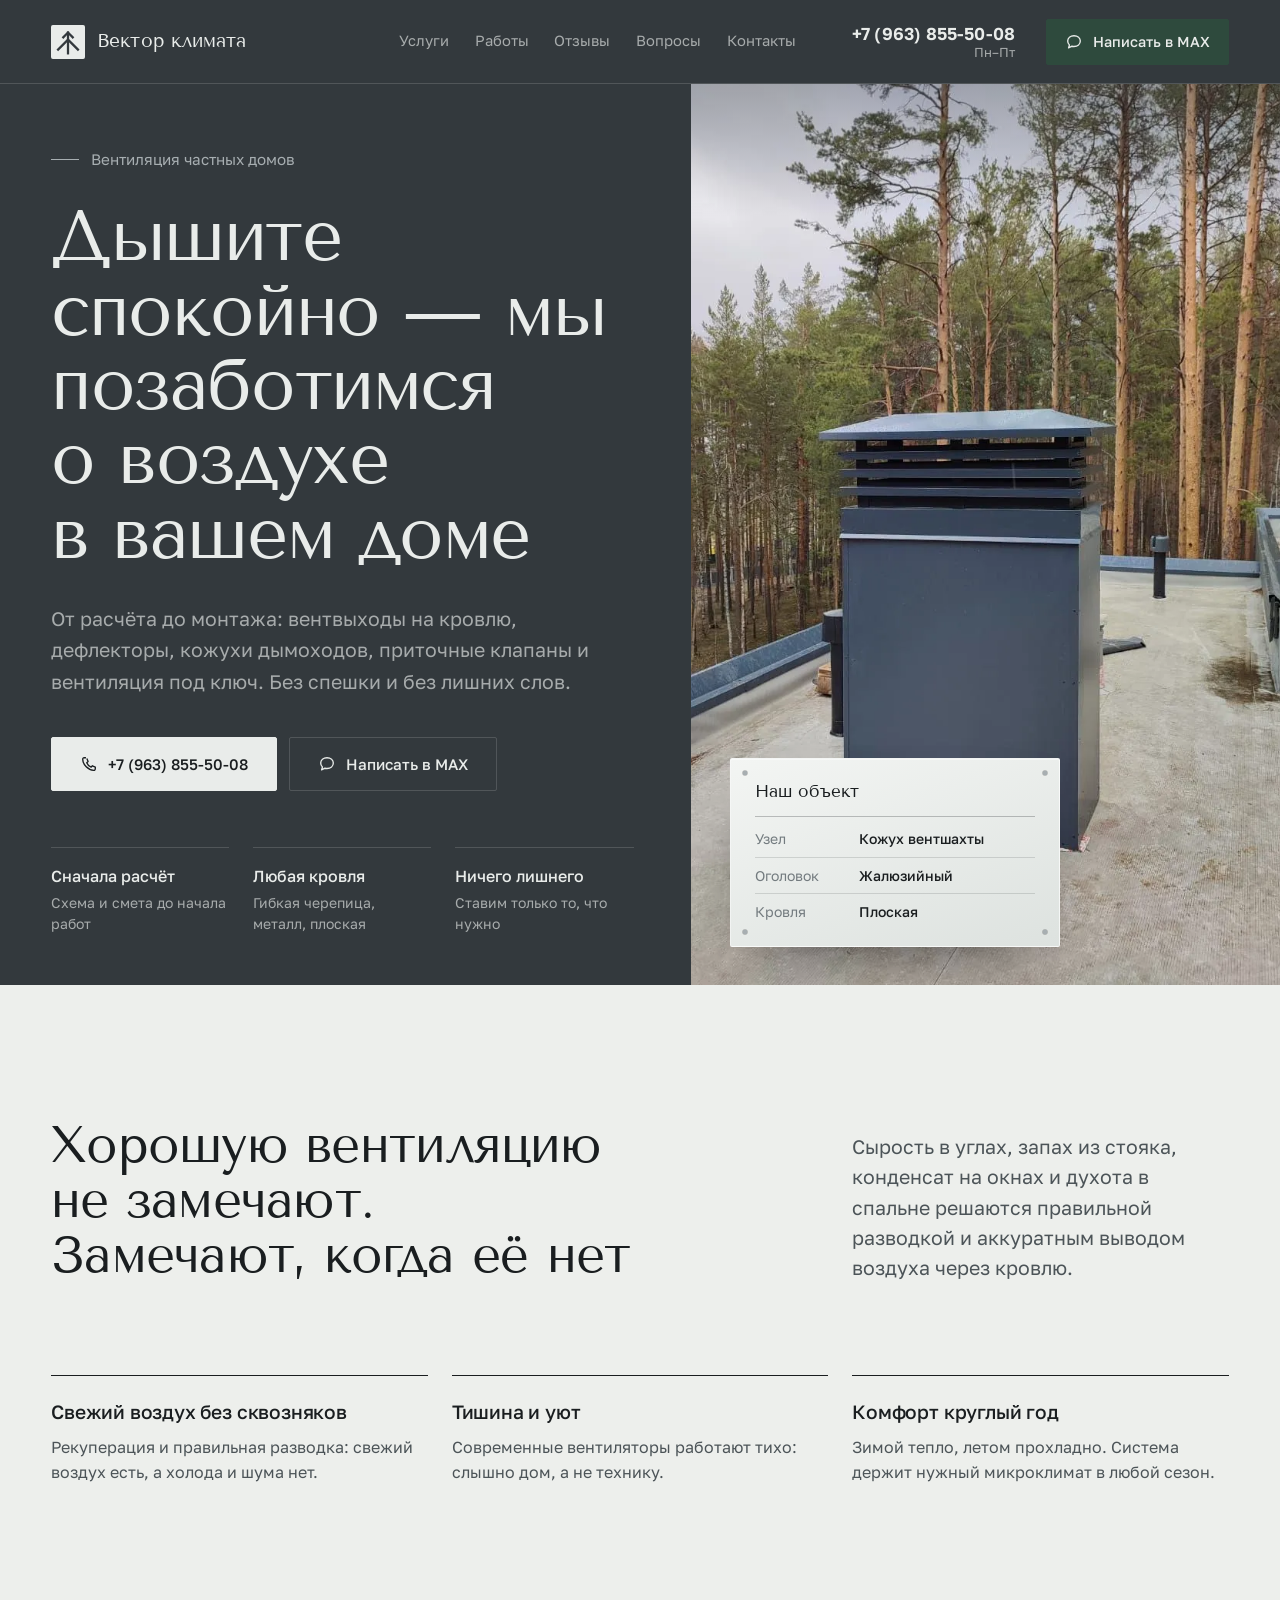
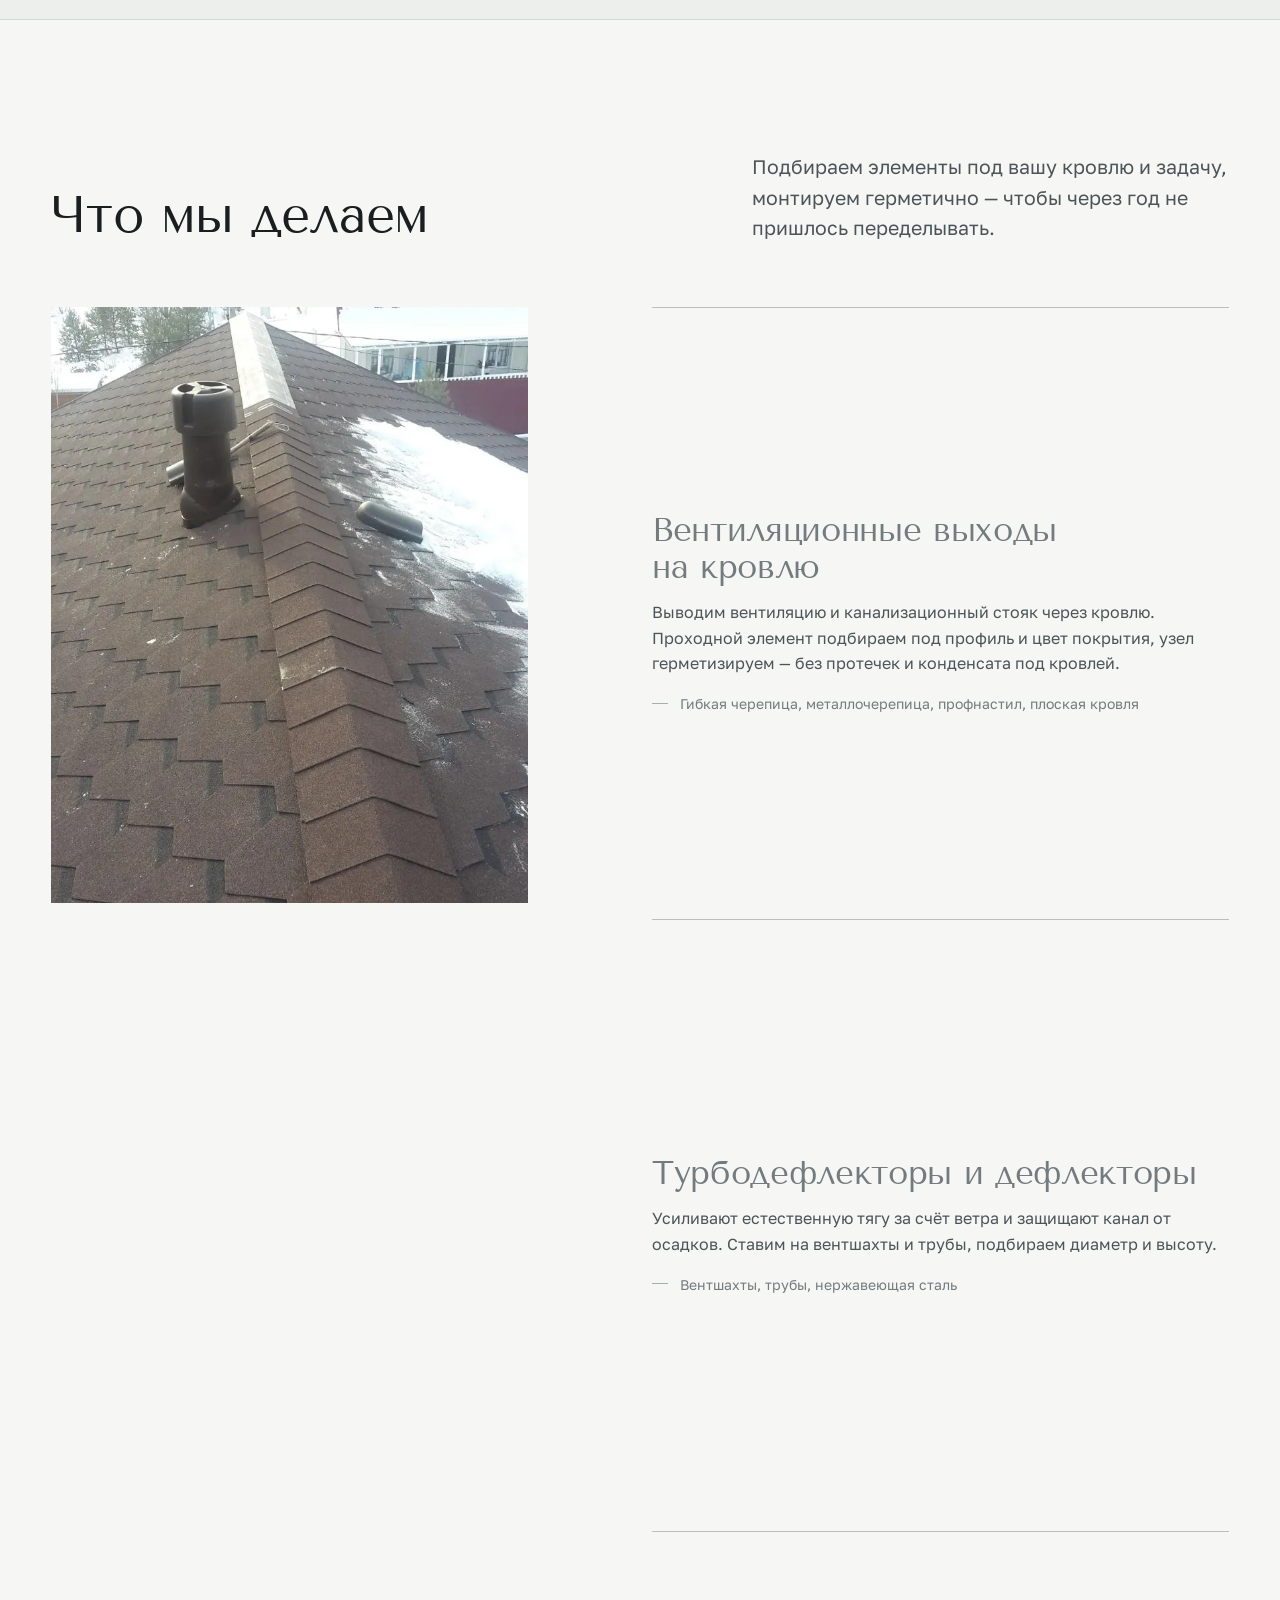
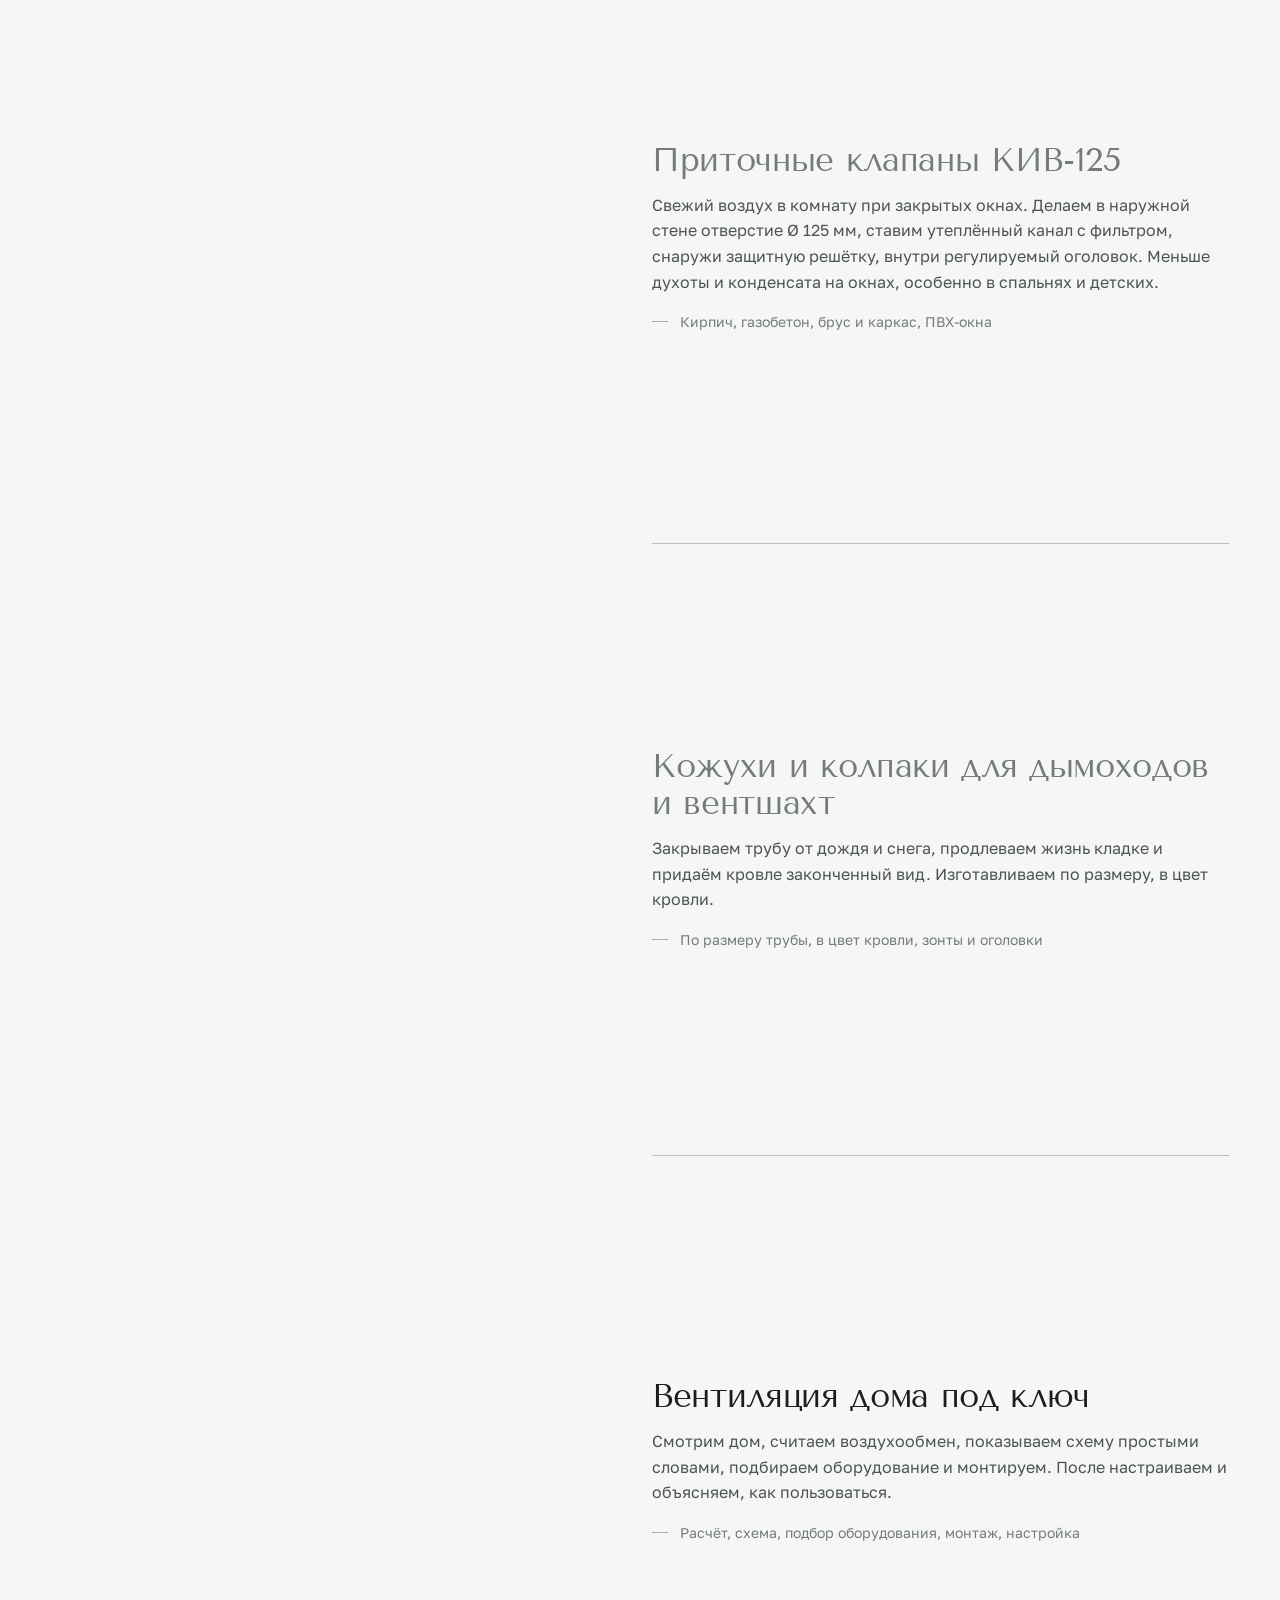
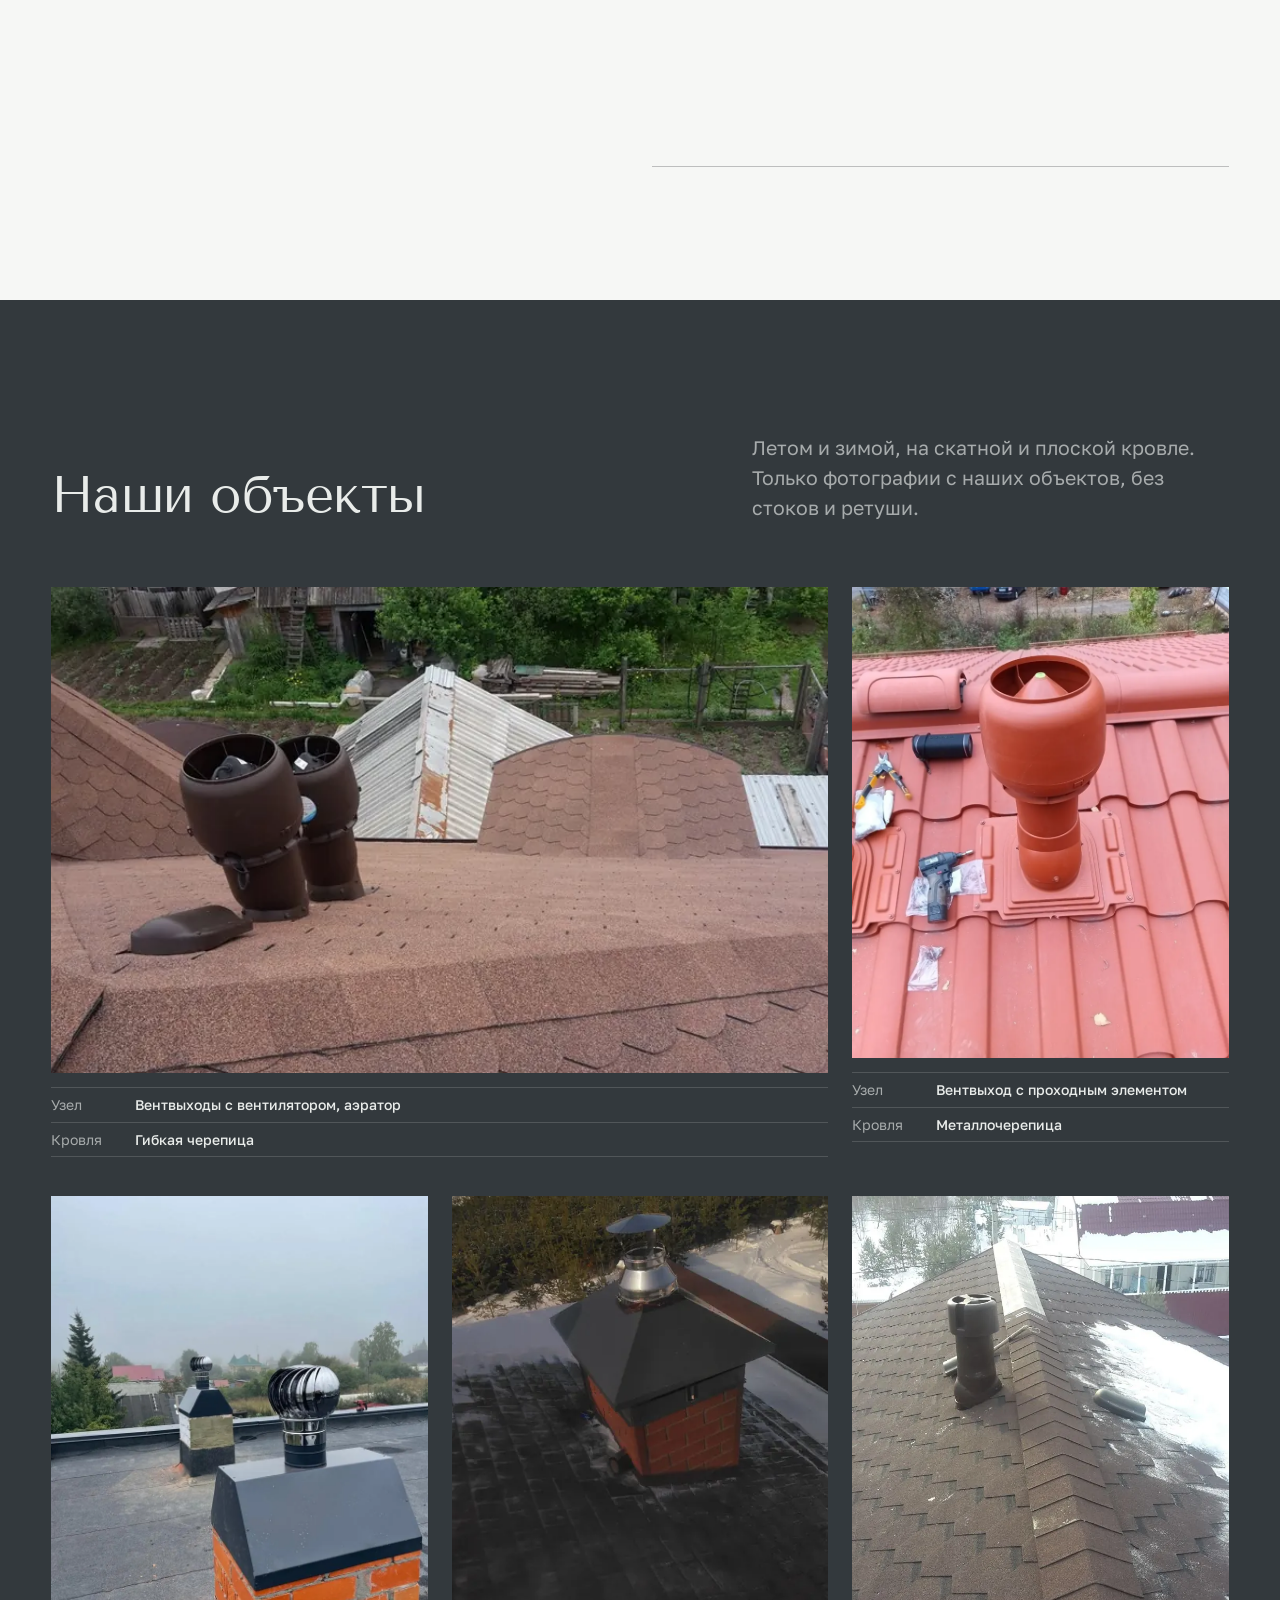
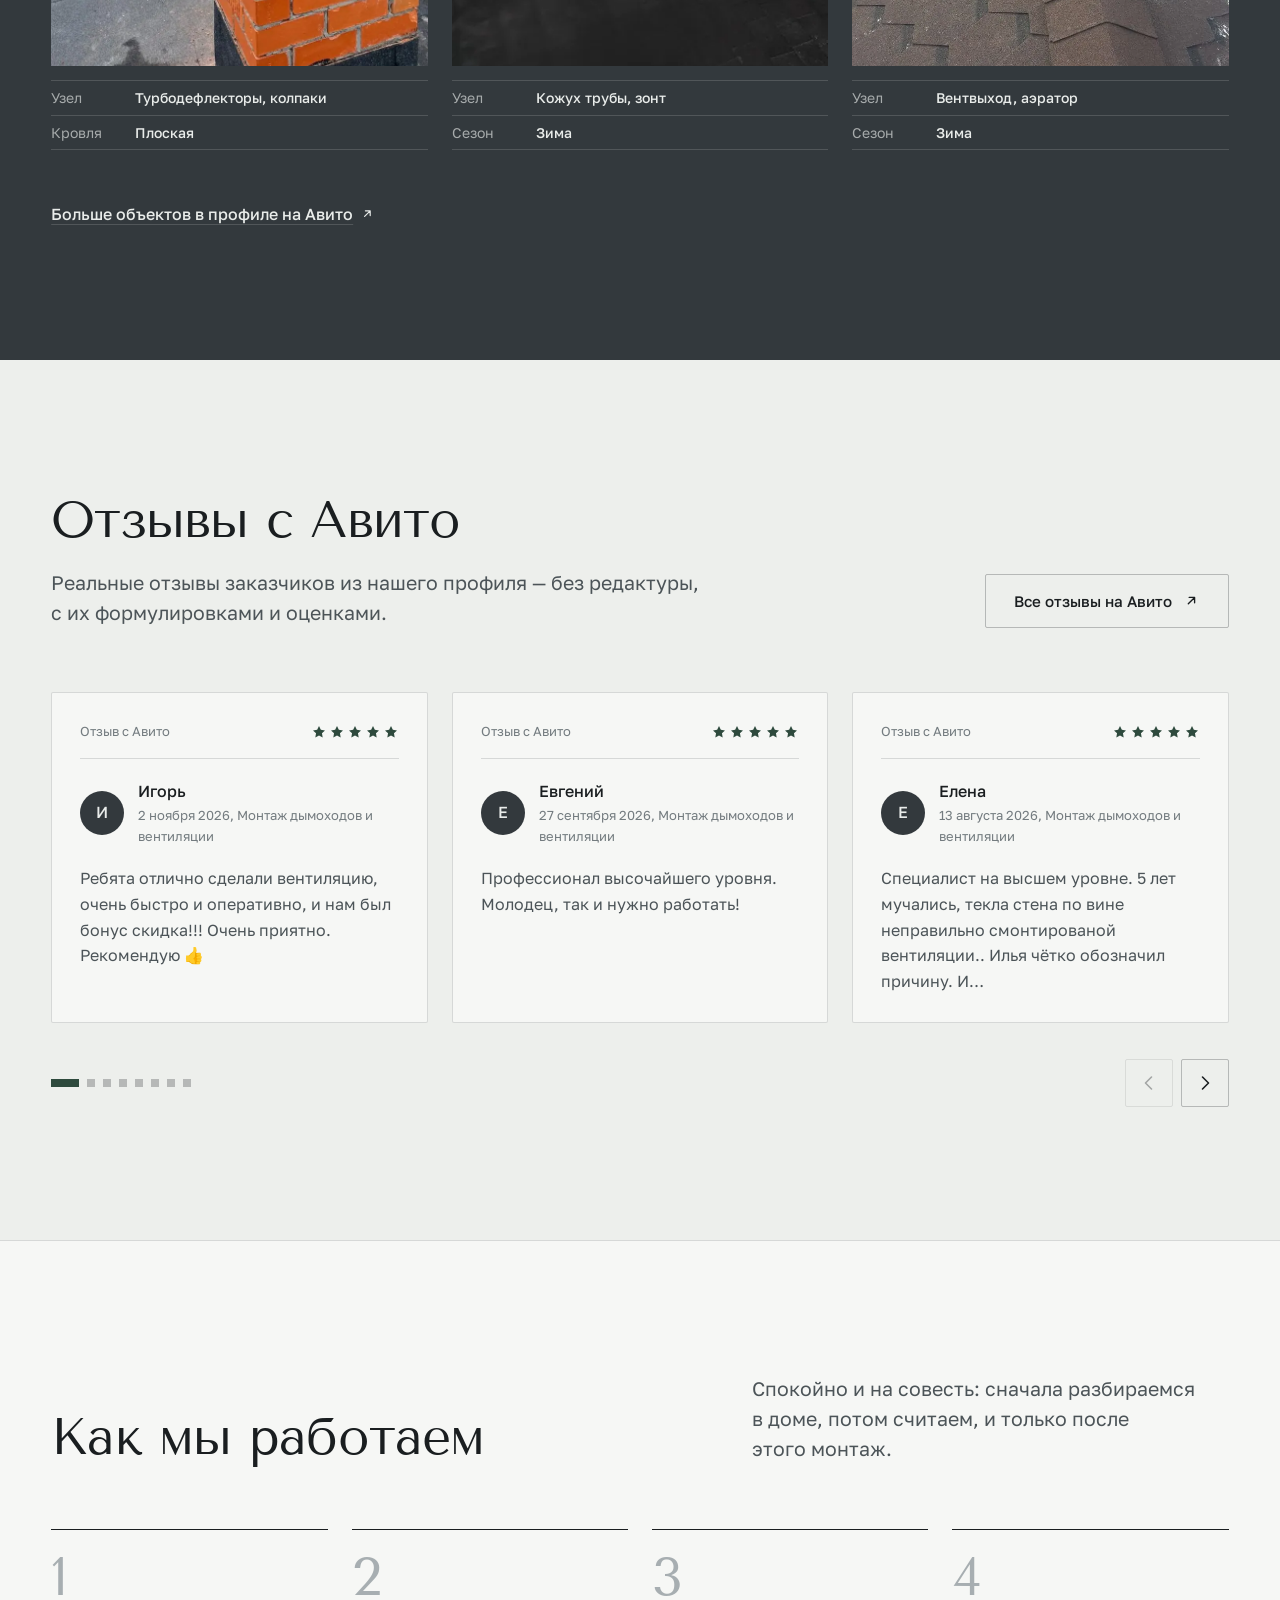
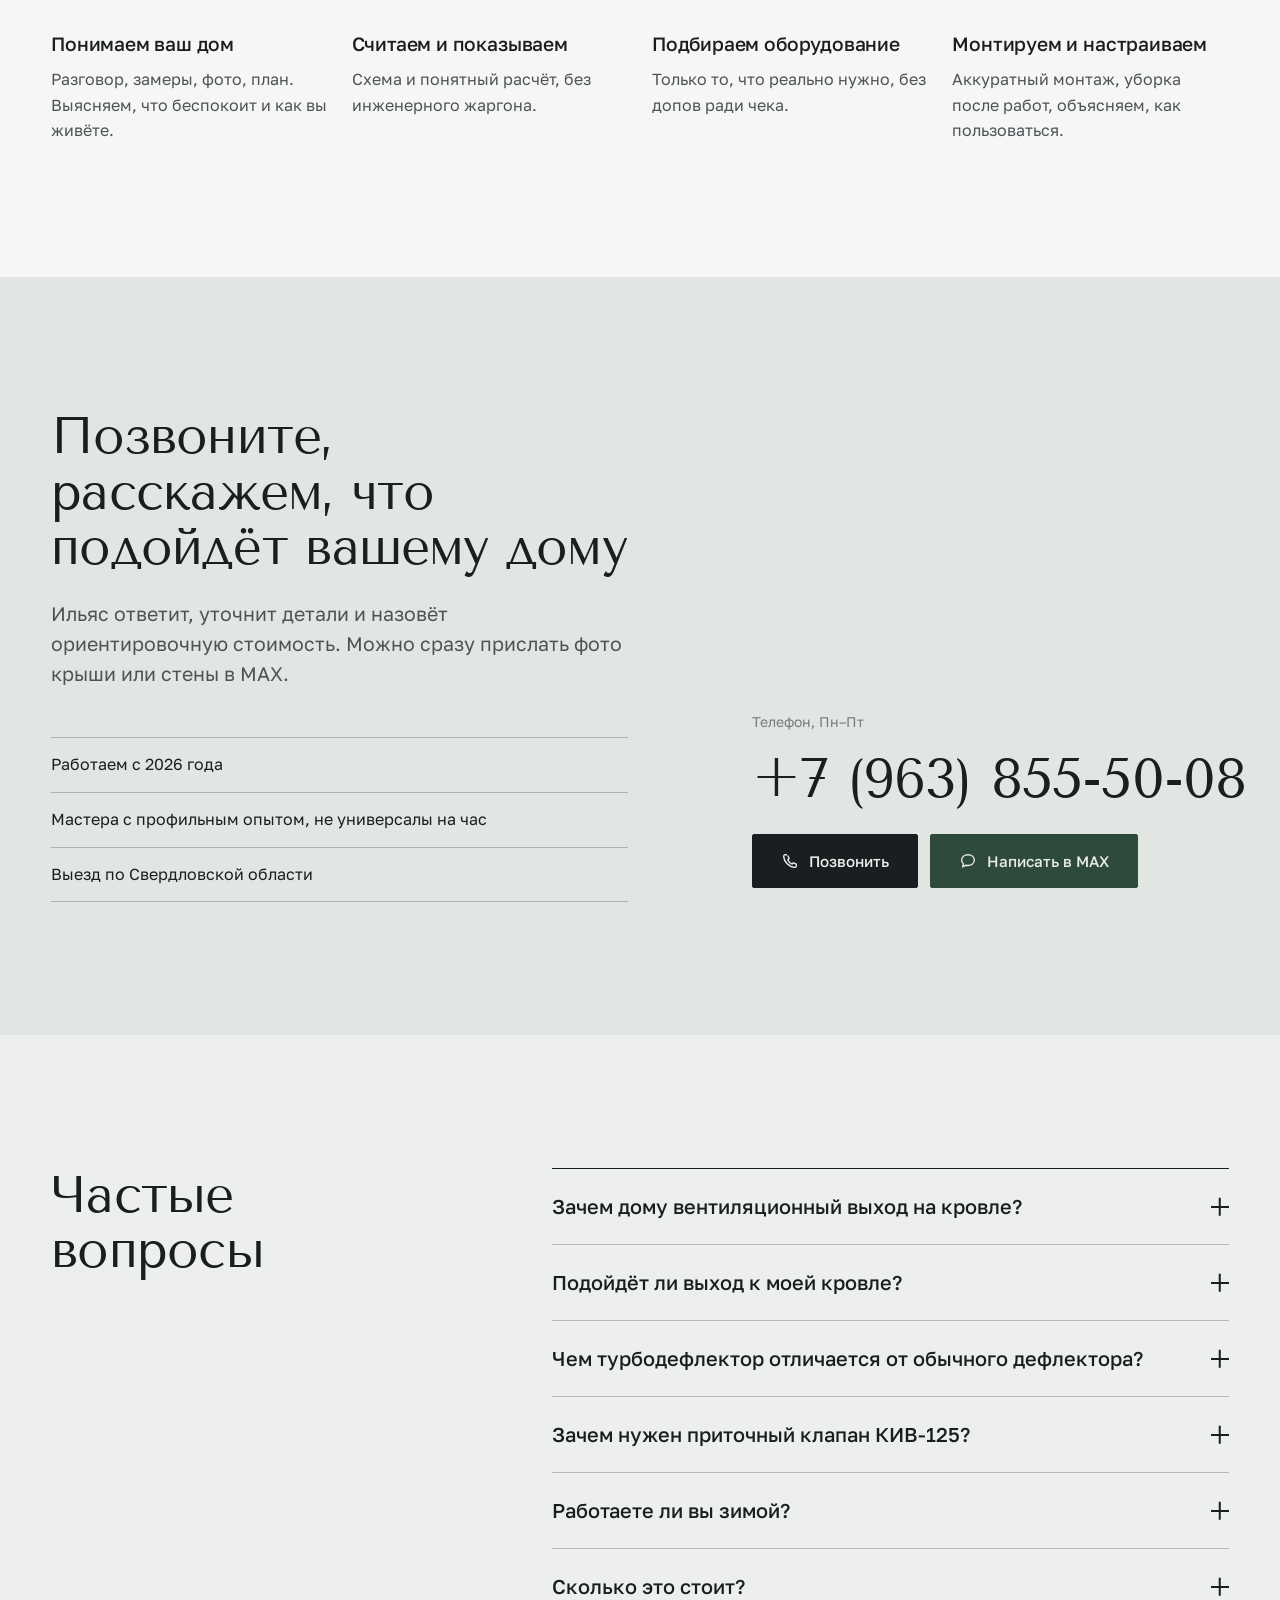
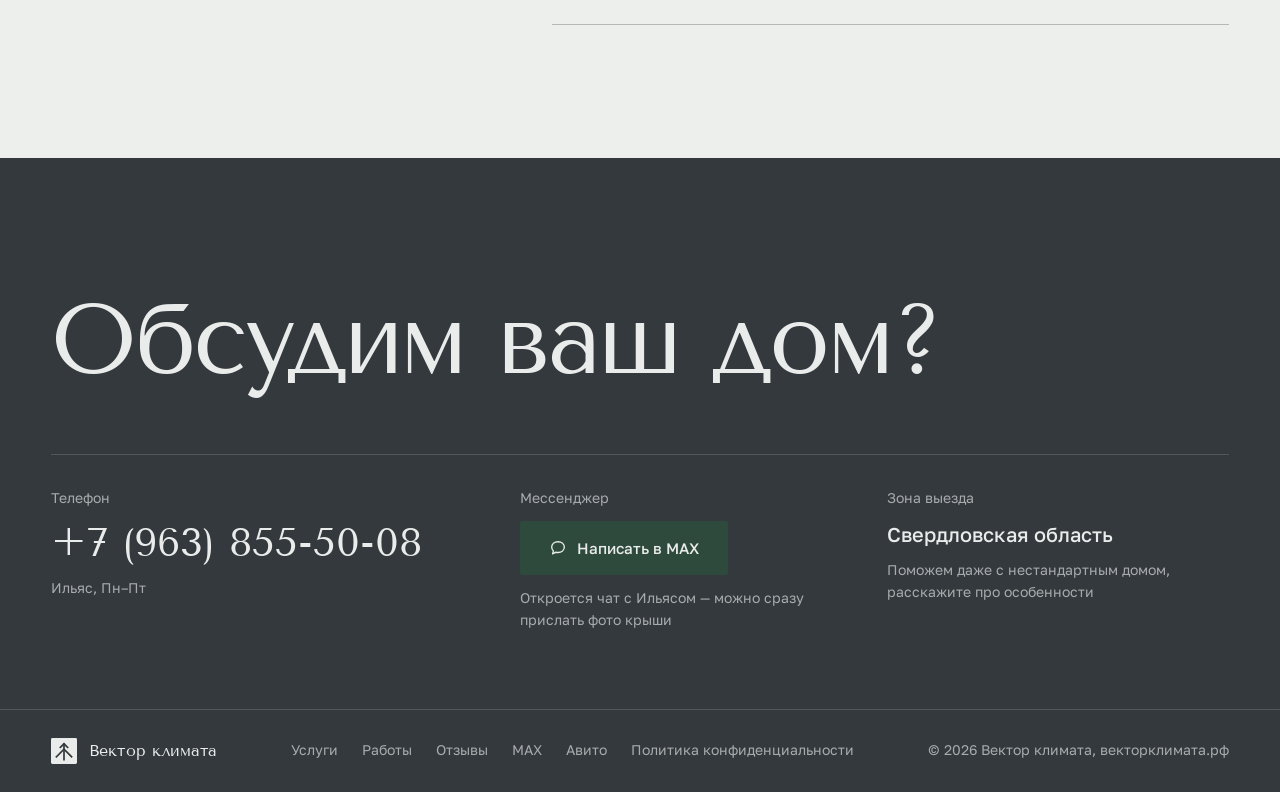
==== commit 3a58eda9: "Больше прокрутки на каждую услугу в «Что мы делаем» Co-Authored-By: Claude Opus 5.5 <noreply@anthrop" ====
--- a/index.html
+++ b/index.html
@@ -22,7 +22,7 @@
   <link rel="preconnect" href="https://fonts.gstatic.com" crossorigin>
   <link href="https://fonts.googleapis.com/css2?family=Golos+Text:wght@400;500;600&family=Tenor+Sans&display=swap" rel="stylesheet">
   <link rel="preload" as="image" href="assets/img/casing-forest-960.webp" type="image/webp">
-  <link rel="stylesheet" href="assets/css/style.css?v=15">
+  <link rel="stylesheet" href="assets/css/style.css?v=16">
   <script>document.documentElement.classList.add('js')</script>
 
   <script type="application/ld+json">
@@ -438,7 +438,7 @@
     </div>
   </dialog>
 
-  <script src="assets/js/config.js?v=15"></script>
-  <script src="assets/js/main.js?v=15" defer></script>
+  <script src="assets/js/config.js?v=16"></script>
+  <script src="assets/js/main.js?v=16" defer></script>
 </body>
 </html>
--- a/assets/css/style.css
+++ b/assets/css/style.css
@@ -332,6 +332,8 @@
 .service__media--scheme { background: var(--snow-2); }
 @media (min-width: 1025px) {
   .service:not(.is-active) .service__title { color: var(--ink-3); }
+  /* Каждая услуга занимает больше прокрутки: фото слева дольше остаётся на месте */
+  .service { min-height: 68vh; display: flex; flex-direction: column; justify-content: center; }
 }
 
 /* ----------------------------------------------------------------- Works */
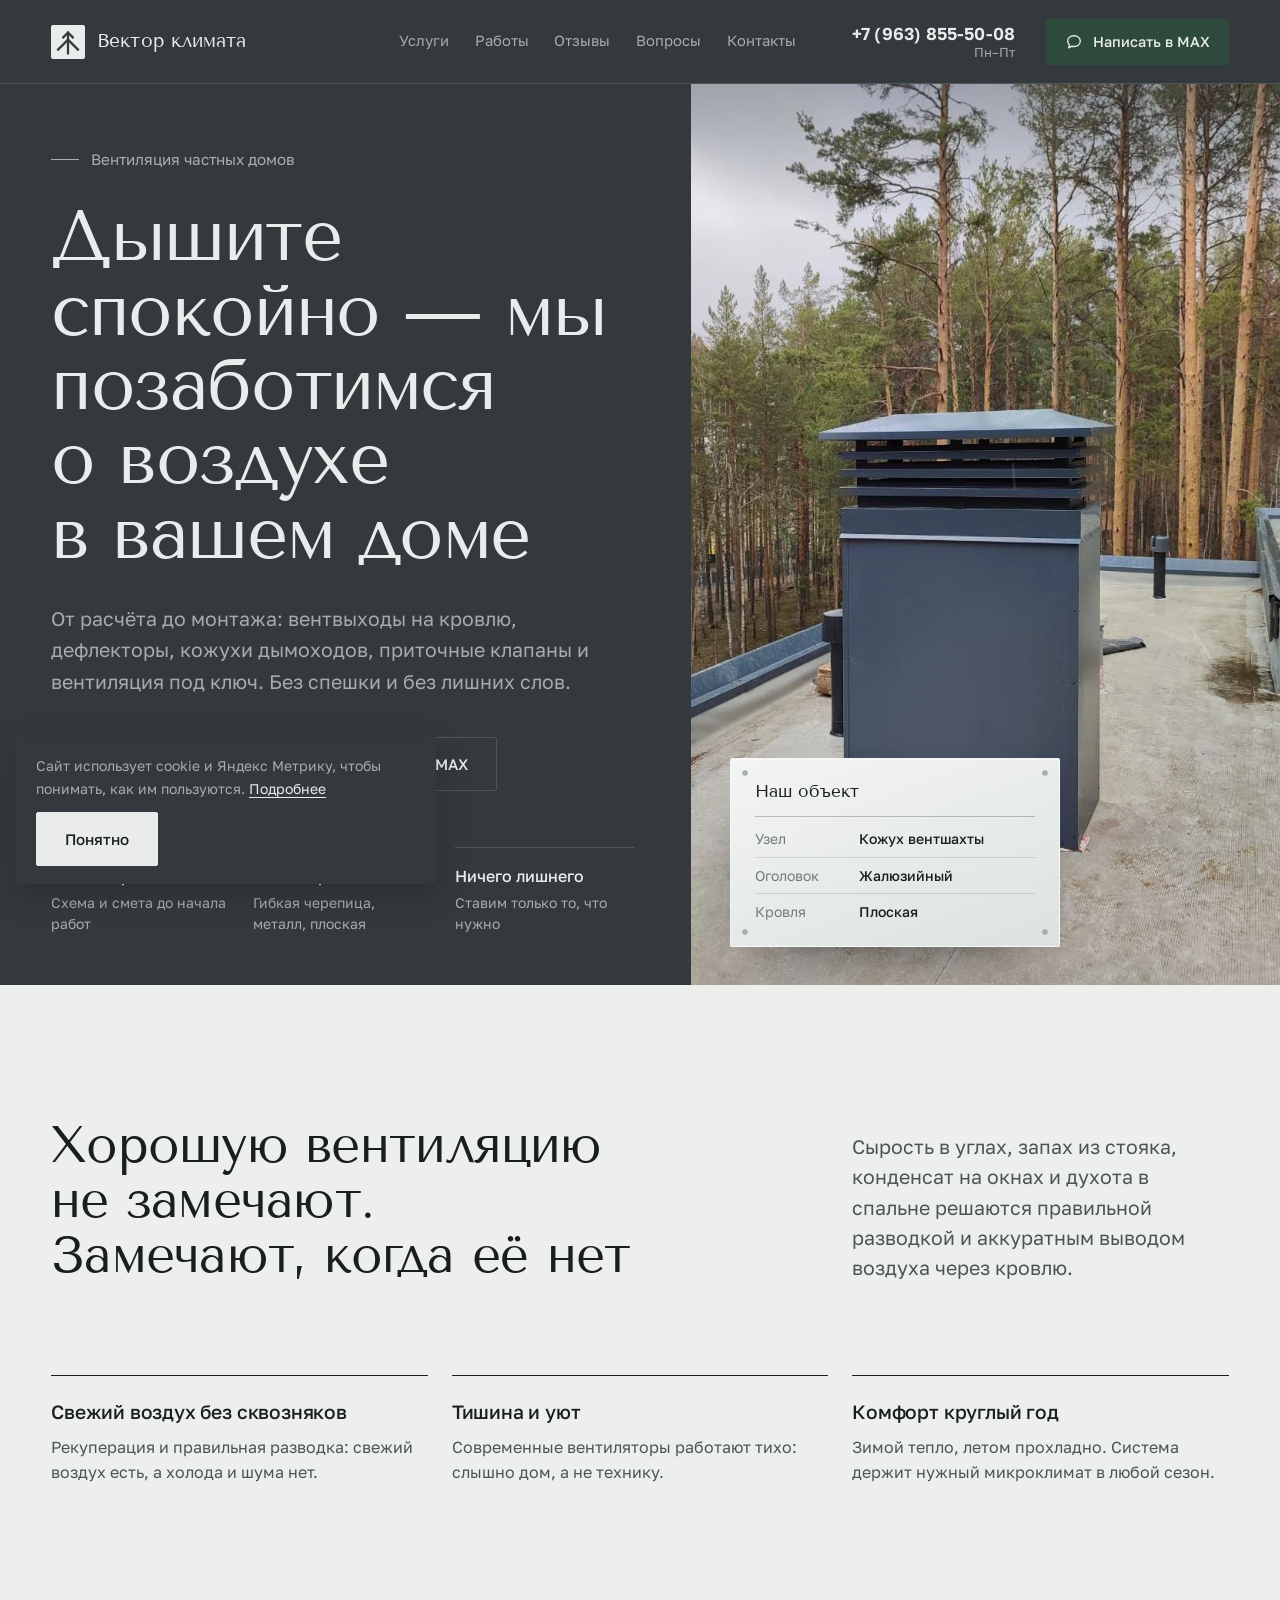
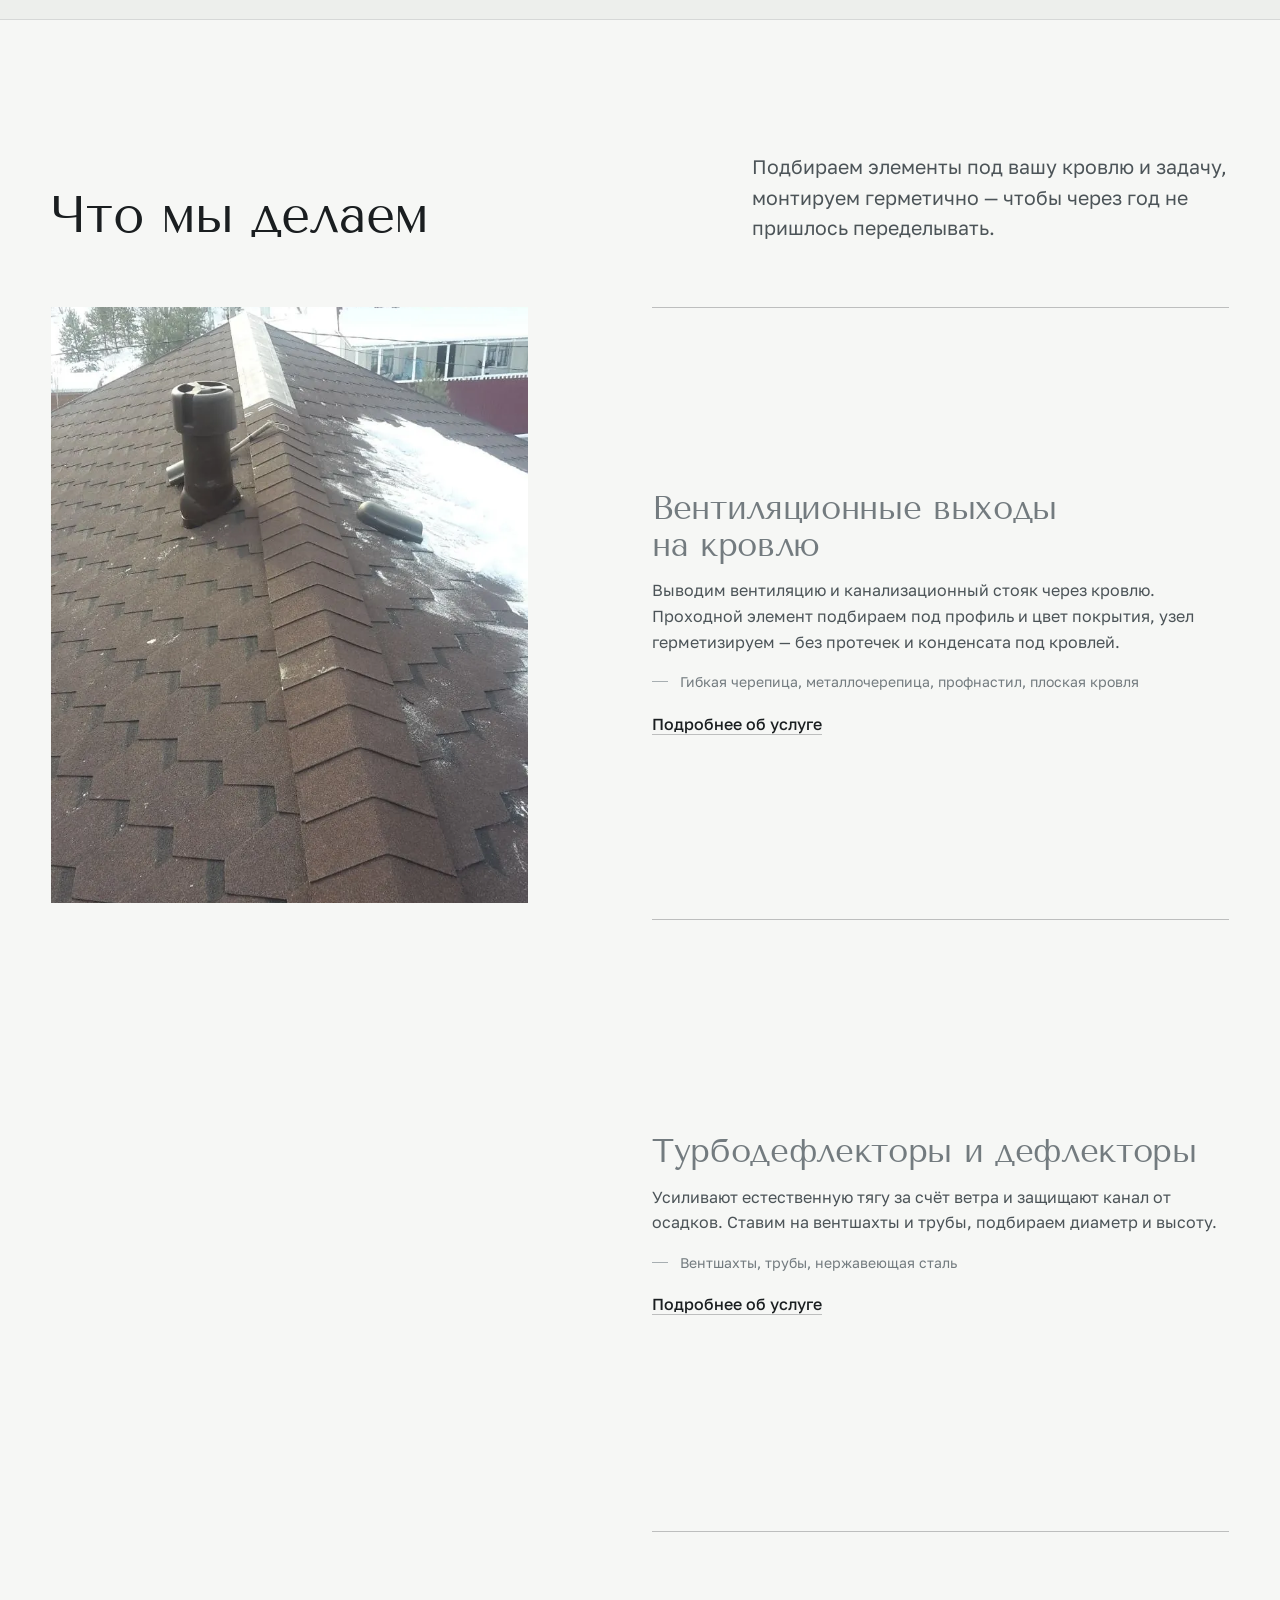
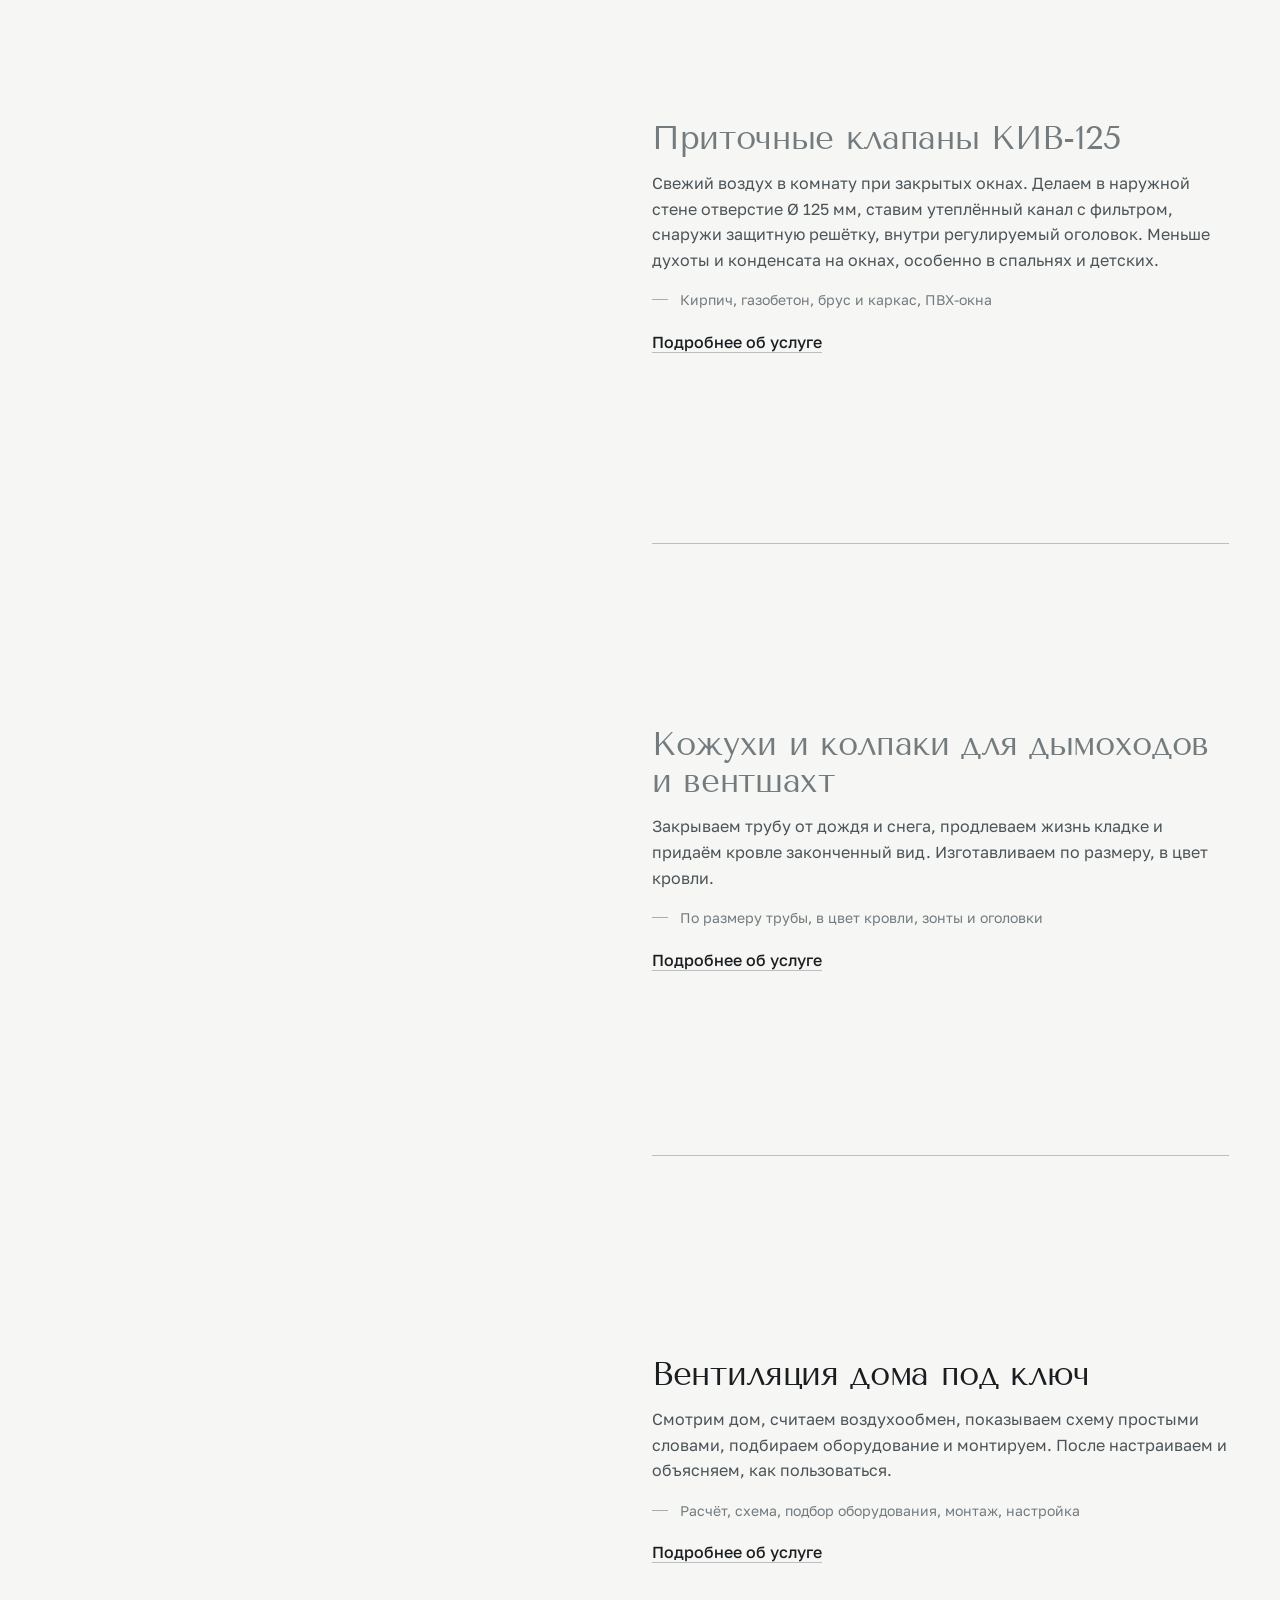
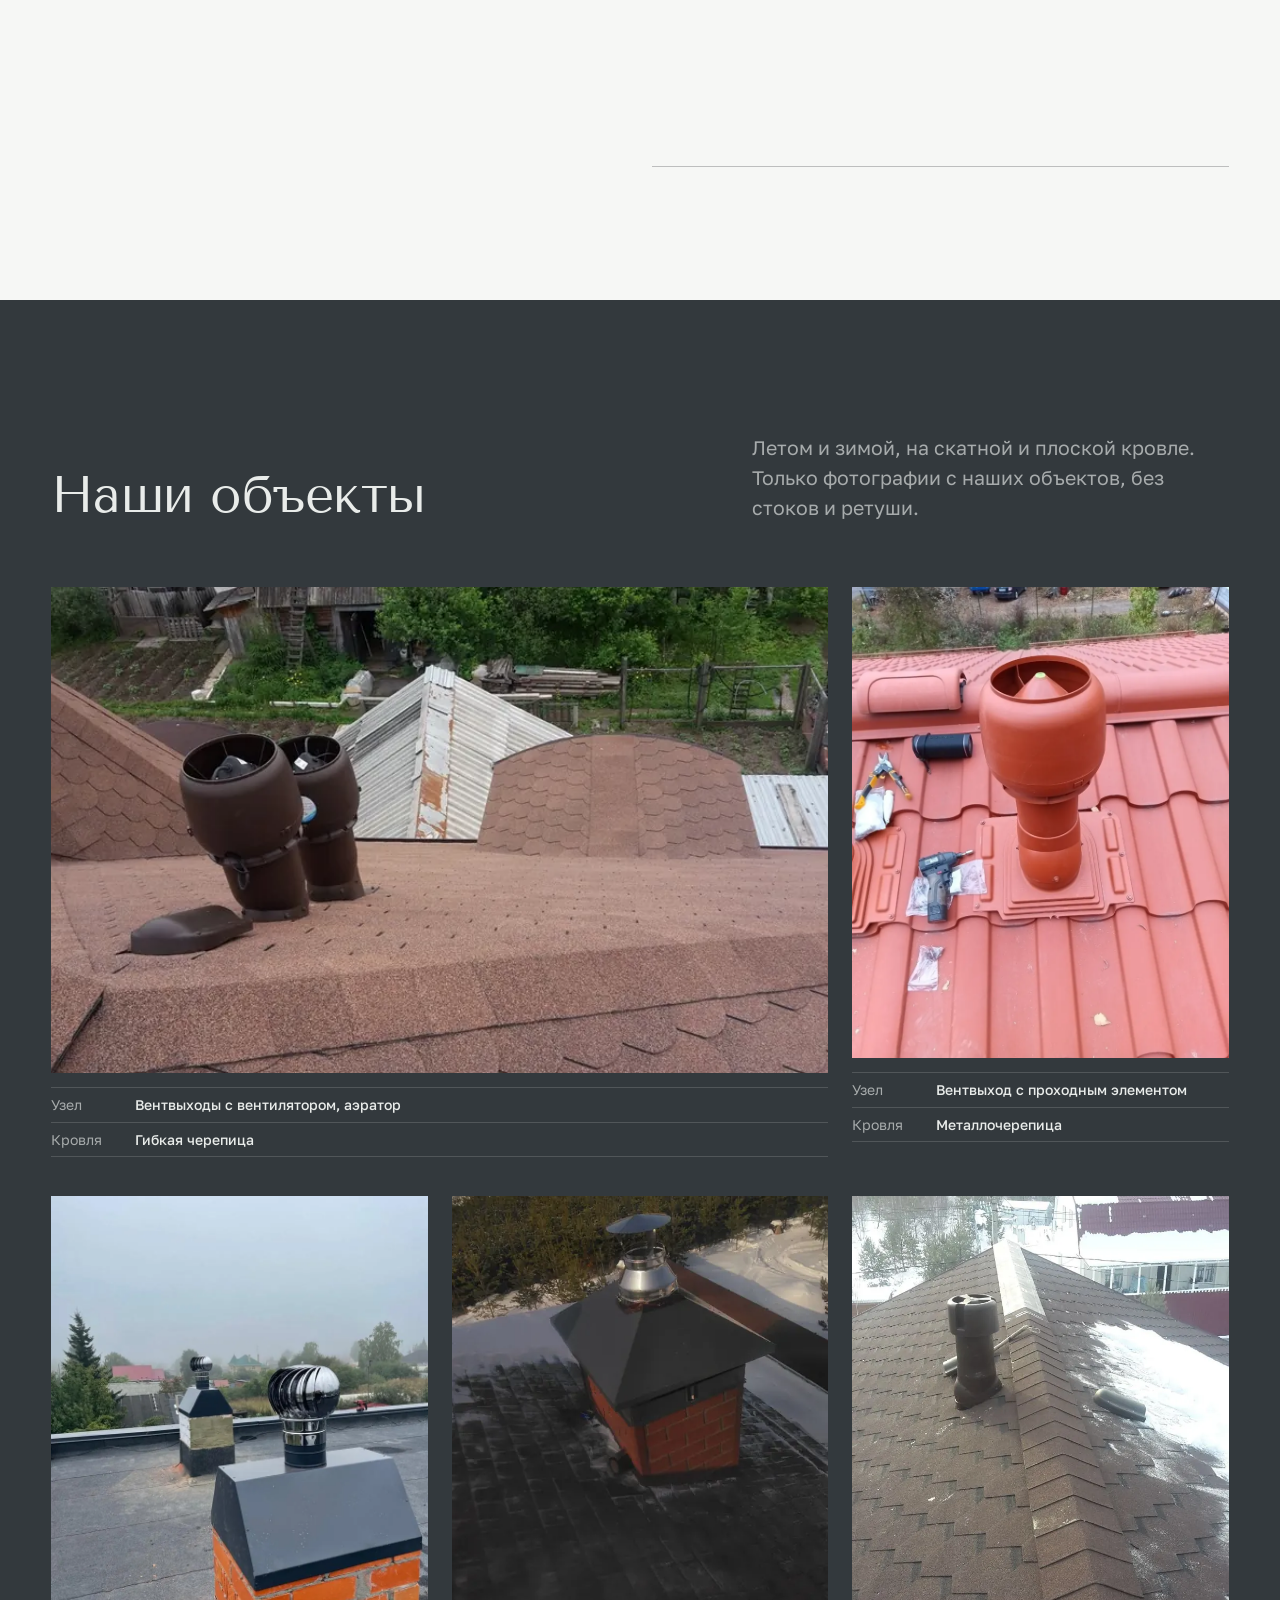
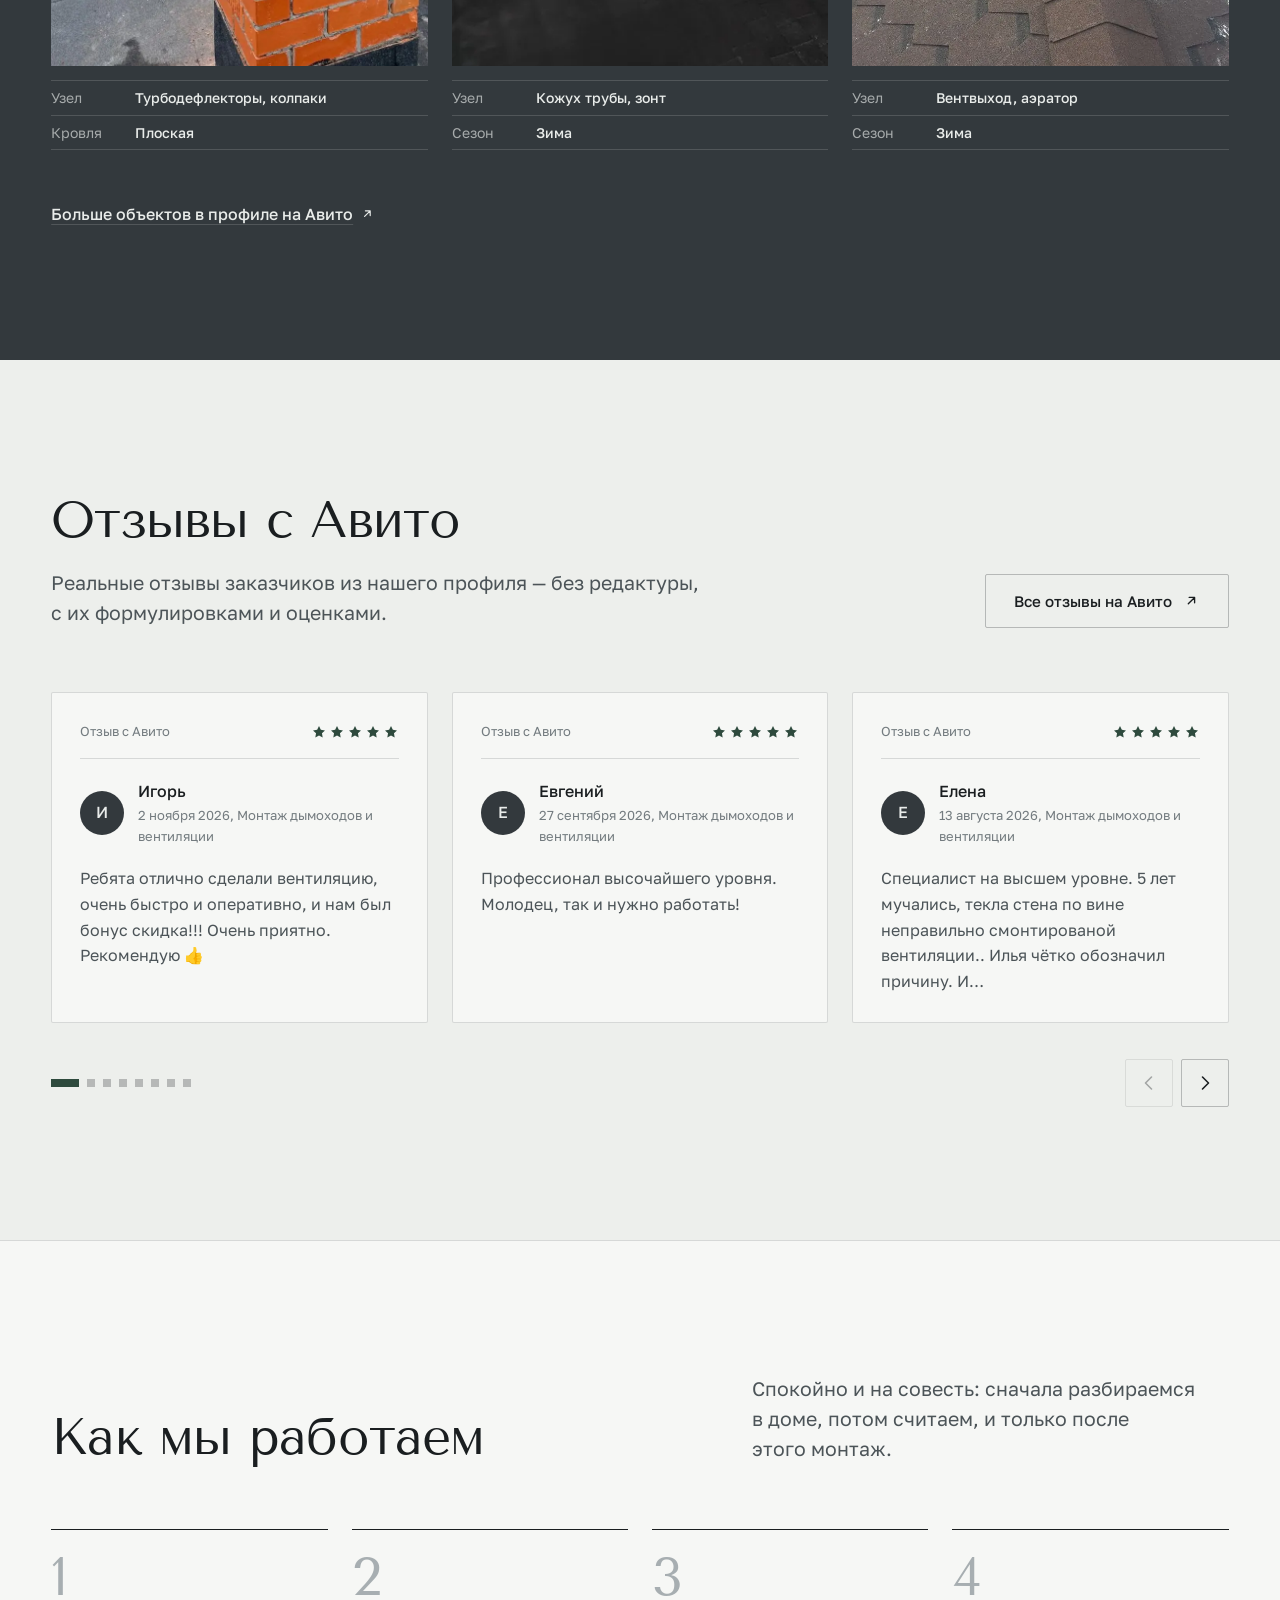
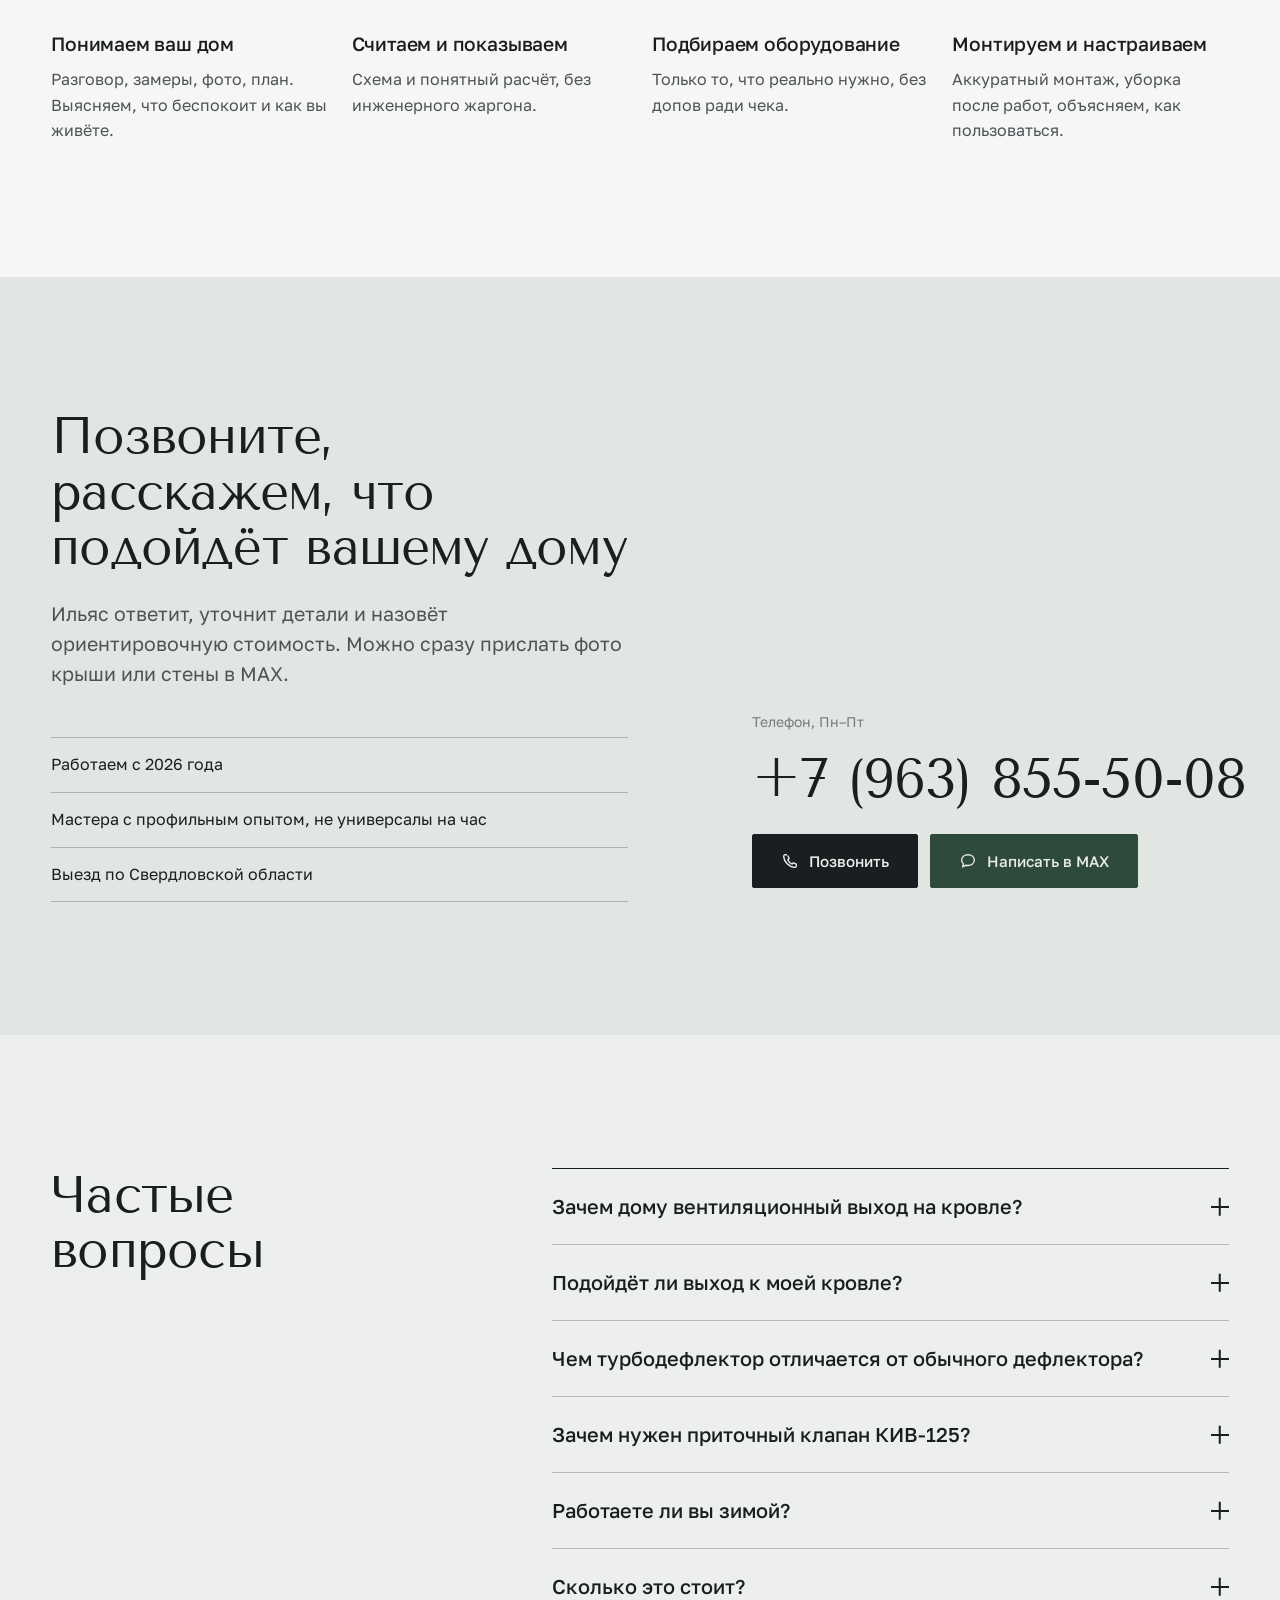
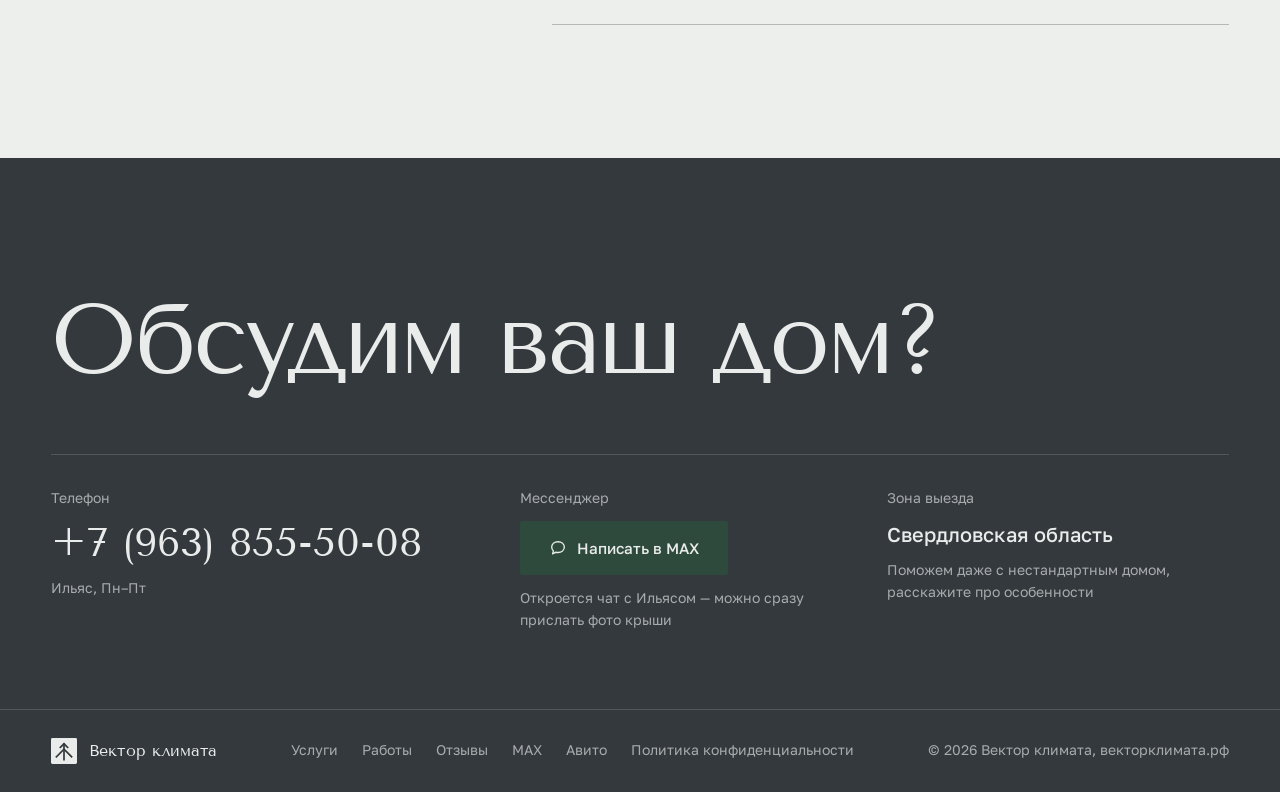
==== commit c076d69c: "Страницы услуг, Яндекс Метрика с целями, уведомление о cookie, подтверждение Вебмастера Co-Authored-" ====
--- a/index.html
+++ b/index.html
@@ -22,7 +22,7 @@
   <link rel="preconnect" href="https://fonts.gstatic.com" crossorigin>
   <link href="https://fonts.googleapis.com/css2?family=Golos+Text:wght@400;500;600&family=Tenor+Sans&display=swap" rel="stylesheet">
   <link rel="preload" as="image" href="assets/img/casing-forest-960.webp" type="image/webp">
-  <link rel="stylesheet" href="assets/css/style.css?v=16">
+  <link rel="stylesheet" href="assets/css/style.css?v=18">
   <script>document.documentElement.classList.add('js')</script>
 
   <script type="application/ld+json">
@@ -39,6 +39,7 @@
     "sameAs": ["https://www.avito.ru/user/4b0811a6f3a4abbb8cac58a69ba3a711/profile"]
   }
   </script>
+  <script src="assets/js/metrika.js?v=18" async></script>
 </head>
 <body>
   <a class="skip-link" href="#main">Перейти к содержанию</a>
@@ -173,30 +174,35 @@
               <h3 class="service__title">Вентиляционные выходы на&nbsp;кровлю</h3>
               <p class="service__body">Выводим вентиляцию и канализационный стояк через кровлю. Проходной элемент подбираем под профиль и цвет покрытия, узел герметизируем — без протечек и конденсата под кровлей.</p>
               <p class="service__spec">Гибкая черепица, металлочерепица, профнастил, плоская кровля</p>
+              <a class="text-link service__more" href="/uslugi/ventvyhody-na-krovlyu/">Подробнее об услуге</a>
               <figure class="service__media"><picture><source type="image/webp" srcset="assets/img/metal-tile-vent-800.webp"><img src="assets/img/metal-tile-vent-800.jpg" width="800" height="1067" alt="Вентиляционный выход с проходным элементом на металлочерепице" loading="lazy"></picture></figure>
             </article>
             <article class="service" data-service-index="1" tabindex="0">
               <h3 class="service__title">Турбодефлекторы и&nbsp;дефлекторы</h3>
               <p class="service__body">Усиливают естественную тягу за счёт ветра и защищают канал от осадков. Ставим на вентшахты и трубы, подбираем диаметр и высоту.</p>
               <p class="service__spec">Вентшахты, трубы, нержавеющая сталь</p>
+              <a class="text-link service__more" href="/uslugi/turbodeflektory/">Подробнее об услуге</a>
               <figure class="service__media"><picture><source type="image/webp" srcset="assets/img/turbo-deflectors-768.webp"><img src="assets/img/turbo-deflectors-768.jpg" width="768" height="1024" alt="Турбодефлекторы на кирпичных вентшахтах плоской кровли" loading="lazy"></picture></figure>
             </article>
             <article class="service" data-service-index="2" tabindex="0">
               <h3 class="service__title">Приточные клапаны КИВ-125</h3>
               <p class="service__body">Свежий воздух в комнату при закрытых окнах. Делаем в наружной стене отверстие Ø&nbsp;125&nbsp;мм, ставим утеплённый канал с фильтром, снаружи защитную решётку, внутри регулируемый оголовок. Меньше духоты и конденсата на окнах, особенно в спальнях и детских.</p>
               <p class="service__spec">Кирпич, газобетон, брус и каркас, ПВХ-окна</p>
+              <a class="text-link service__more" href="/uslugi/kiv-125/">Подробнее об услуге</a>
               <figure class="service__media service__media--scheme"><img src="assets/img/kiv-125.svg" width="960" height="1280" alt="Схема приточного клапана КИВ-125 в разрезе стены: решётка, утеплённый канал, фильтр, оголовок" loading="lazy"></figure>
             </article>
             <article class="service" data-service-index="3" tabindex="0">
               <h3 class="service__title">Кожухи и колпаки для дымоходов и&nbsp;вентшахт</h3>
               <p class="service__body">Закрываем трубу от дождя и снега, продлеваем жизнь кладке и придаём кровле законченный вид. Изготавливаем по размеру, в цвет кровли.</p>
               <p class="service__spec">По размеру трубы, в цвет кровли, зонты и оголовки</p>
+              <a class="text-link service__more" href="/uslugi/kozhuhi-dlya-dymohodov/">Подробнее об услуге</a>
               <figure class="service__media"><picture><source type="image/webp" srcset="assets/img/chimney-casing-800.webp"><img src="assets/img/chimney-casing-800.jpg" width="800" height="1067" alt="Кожух дымохода с зонтом из нержавеющей стали на кровле зимой" loading="lazy"></picture></figure>
             </article>
             <article class="service" data-service-index="4" tabindex="0">
               <h3 class="service__title">Вентиляция дома под&nbsp;ключ</h3>
               <p class="service__body">Смотрим дом, считаем воздухообмен, показываем схему простыми словами, подбираем оборудование и монтируем. После настраиваем и объясняем, как пользоваться.</p>
               <p class="service__spec">Расчёт, схема, подбор оборудования, монтаж, настройка</p>
+              <a class="text-link service__more" href="/uslugi/ventilyaciya-pod-klyuch/">Подробнее об услуге</a>
               <figure class="service__media"><picture><source type="image/webp" srcset="assets/img/shingle-winter-720.webp"><img src="assets/img/shingle-winter-720.jpg" width="720" height="1280" alt="Вентиляционный выход и аэратор на гибкой черепице зимой" loading="lazy"></picture></figure>
             </article>
           </div>
@@ -438,7 +444,7 @@
     </div>
   </dialog>
 
-  <script src="assets/js/config.js?v=16"></script>
-  <script src="assets/js/main.js?v=16" defer></script>
+  <script src="assets/js/config.js?v=18"></script>
+  <script src="assets/js/main.js?v=18" defer></script>
 </body>
 </html>
--- a/assets/css/style.css
+++ b/assets/css/style.css
@@ -604,3 +604,44 @@
   .contacts__grid { grid-template-columns: 1fr; }
   .footer__nav { gap: 16px; }
 }
+
+/* ---------------------------------------------------------------- Cookie */
+.cookie {
+  position: fixed; left: 16px; bottom: calc(16px + env(safe-area-inset-bottom, 0px)); z-index: 60;
+  max-width: 420px; display: grid; gap: 12px; padding: 18px 20px;
+  background: var(--graphite); color: var(--on-dark); font-size: var(--fs-small); box-shadow: 0 10px 30px rgba(0,0,0,.18);
+}
+.cookie p { margin: 0; color: var(--on-dark-2); }
+.cookie a { color: var(--on-dark); text-decoration: underline; text-underline-offset: 3px; }
+.cookie .btn { justify-self: start; }
+@media (max-width: 1024px) { .cookie { left: 12px; right: 12px; max-width: none; bottom: calc(84px + env(safe-area-inset-bottom, 0px)); } }
+
+/* --------------------------------------------------------- Service pages */
+.svc-hero { padding-top: calc(var(--header-h) + clamp(32px, 5vw, 72px)); padding-bottom: clamp(48px, 6vw, 96px); background: var(--paper); border-bottom: 1px solid var(--line); }
+.svc-hero__grid { display: grid; grid-template-columns: repeat(12, 1fr); column-gap: 24px; row-gap: 40px; align-items: center; }
+.svc-hero__text { grid-column: 1 / span 7; display: grid; gap: 22px; justify-items: start; min-width: 0; }
+.svc-hero__title { font-family: var(--font-display); font-weight: 400; font-size: clamp(2.3rem, 1.3rem + 3.2vw, 4.4rem); line-height: 1.04; letter-spacing: -0.02em; text-wrap: balance; }
+.svc-hero__lead { font-size: var(--fs-lead); line-height: 1.55; color: var(--ink-2); max-width: 36em; }
+.svc-hero__text .service__spec { margin-top: 0; }
+.svc-hero__media { grid-column: 9 / -1; aspect-ratio: 4 / 5; overflow: hidden; background: var(--snow-2); }
+.svc-hero__media img { width: 100%; height: 100%; object-fit: cover; }
+.svc-hero__media--scheme img { object-fit: contain; }
+.crumbs { display: flex; flex-wrap: wrap; gap: 8px; font-size: var(--fs-small); color: var(--ink-3); }
+.crumbs a { color: var(--ink-2); text-decoration: underline; text-decoration-color: var(--line-strong); text-underline-offset: 3px; }
+.crumbs a:hover { color: var(--ink); }
+.svc-cols { display: grid; grid-template-columns: 1fr 1fr; gap: 48px clamp(32px, 5vw, 96px); }
+.svc-cols .h2 { margin-bottom: 28px; }
+.svc-list { border-top: 1px solid var(--line-strong); counter-reset: step; }
+.svc-list li { padding: 16px 0 16px 36px; border-bottom: 1px solid var(--line-strong); position: relative; color: var(--ink-2); }
+.svc-list li::before { content: ""; position: absolute; left: 0; top: 1.45em; width: 18px; height: 1px; background: var(--steel); }
+.svc-list--steps li::before { content: counter(step); counter-increment: step; width: auto; height: auto; background: none; top: 16px; font-family: var(--font-display); color: var(--ink-3); }
+.svc-more__title { margin: 40px 0 12px; font-size: var(--fs-small); font-weight: 500; color: var(--ink-3); }
+.svc-more { display: flex; flex-wrap: wrap; gap: 8px; }
+.svc-more a { display: inline-block; padding: 8px 14px; border: 1px solid var(--line-strong); font-size: var(--fs-small); color: var(--ink); }
+.svc-more a:hover { border-color: var(--ink); }
+.service__more { margin-top: 18px; }
+@media (max-width: 1024px) {
+  .svc-hero__text, .svc-hero__media { grid-column: 1 / -1; }
+  .svc-hero__media { aspect-ratio: 16 / 10; }
+  .svc-cols { grid-template-columns: 1fr; }
+}
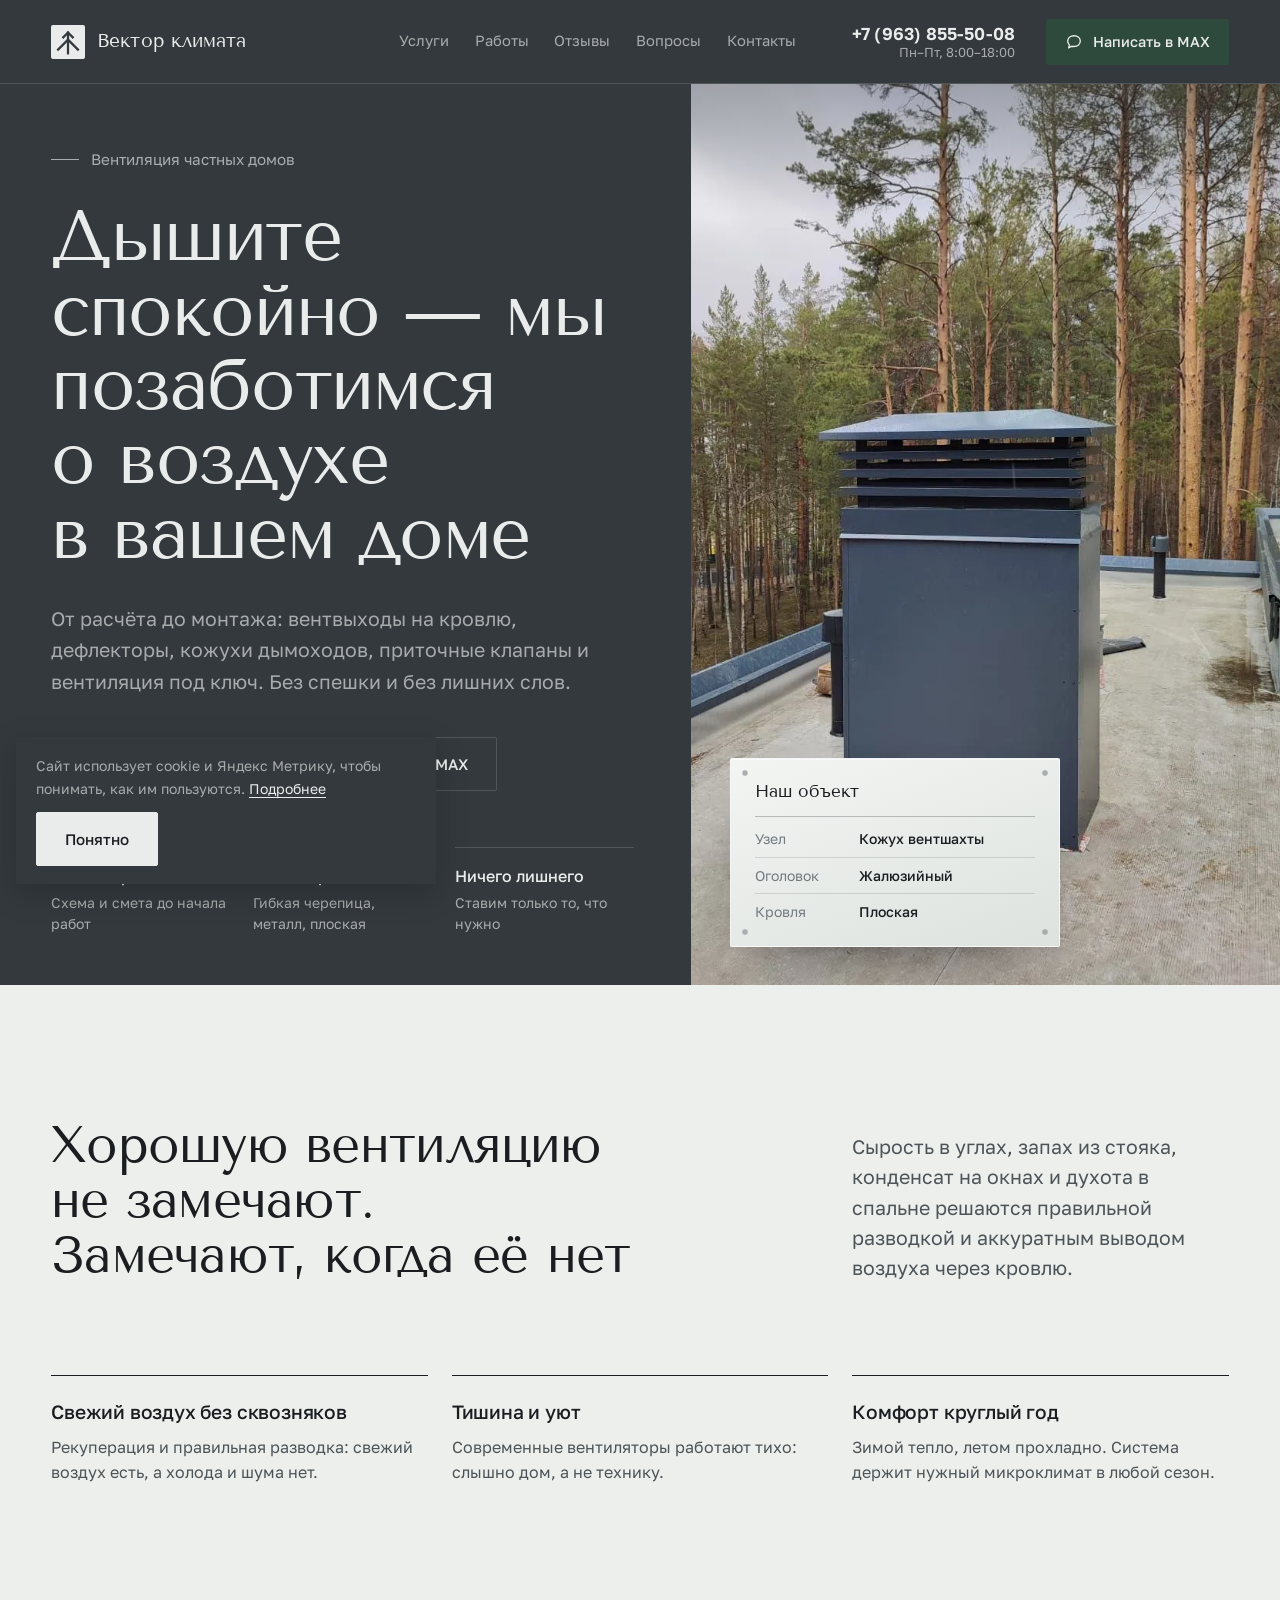
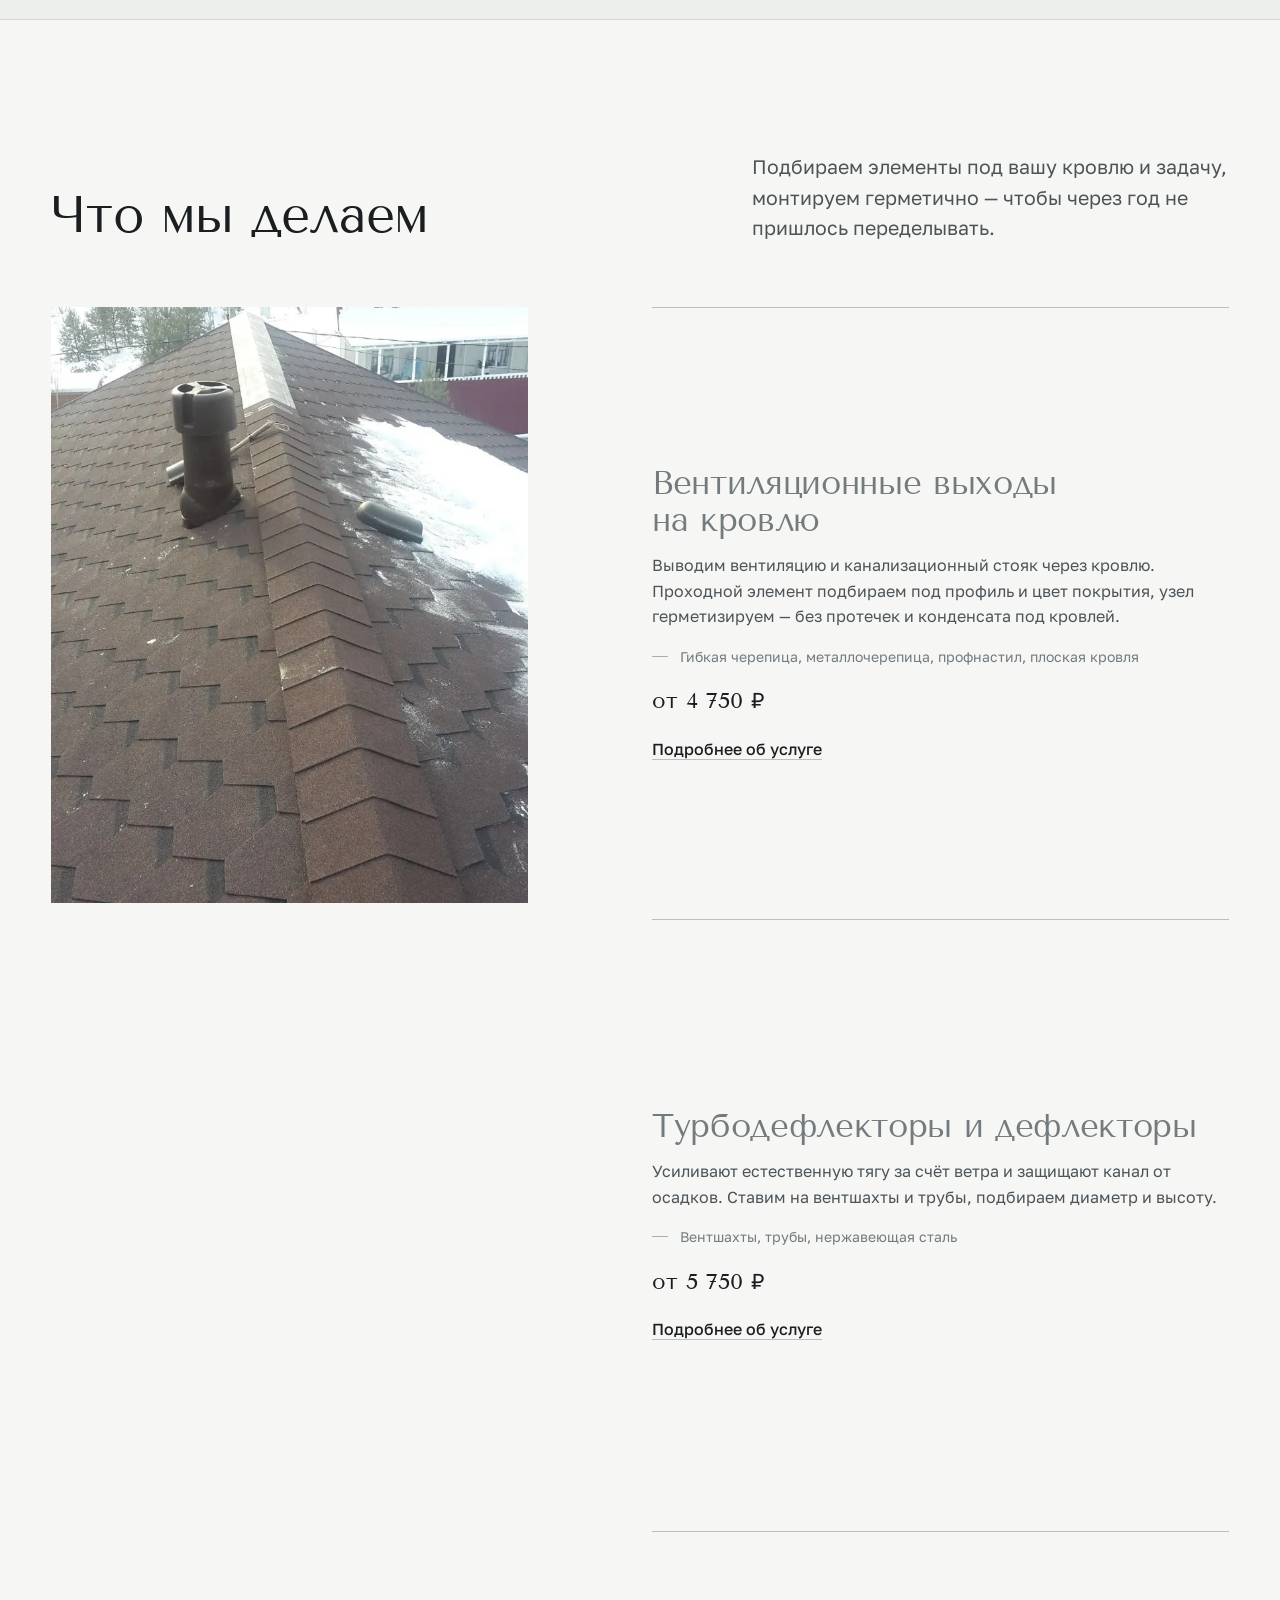
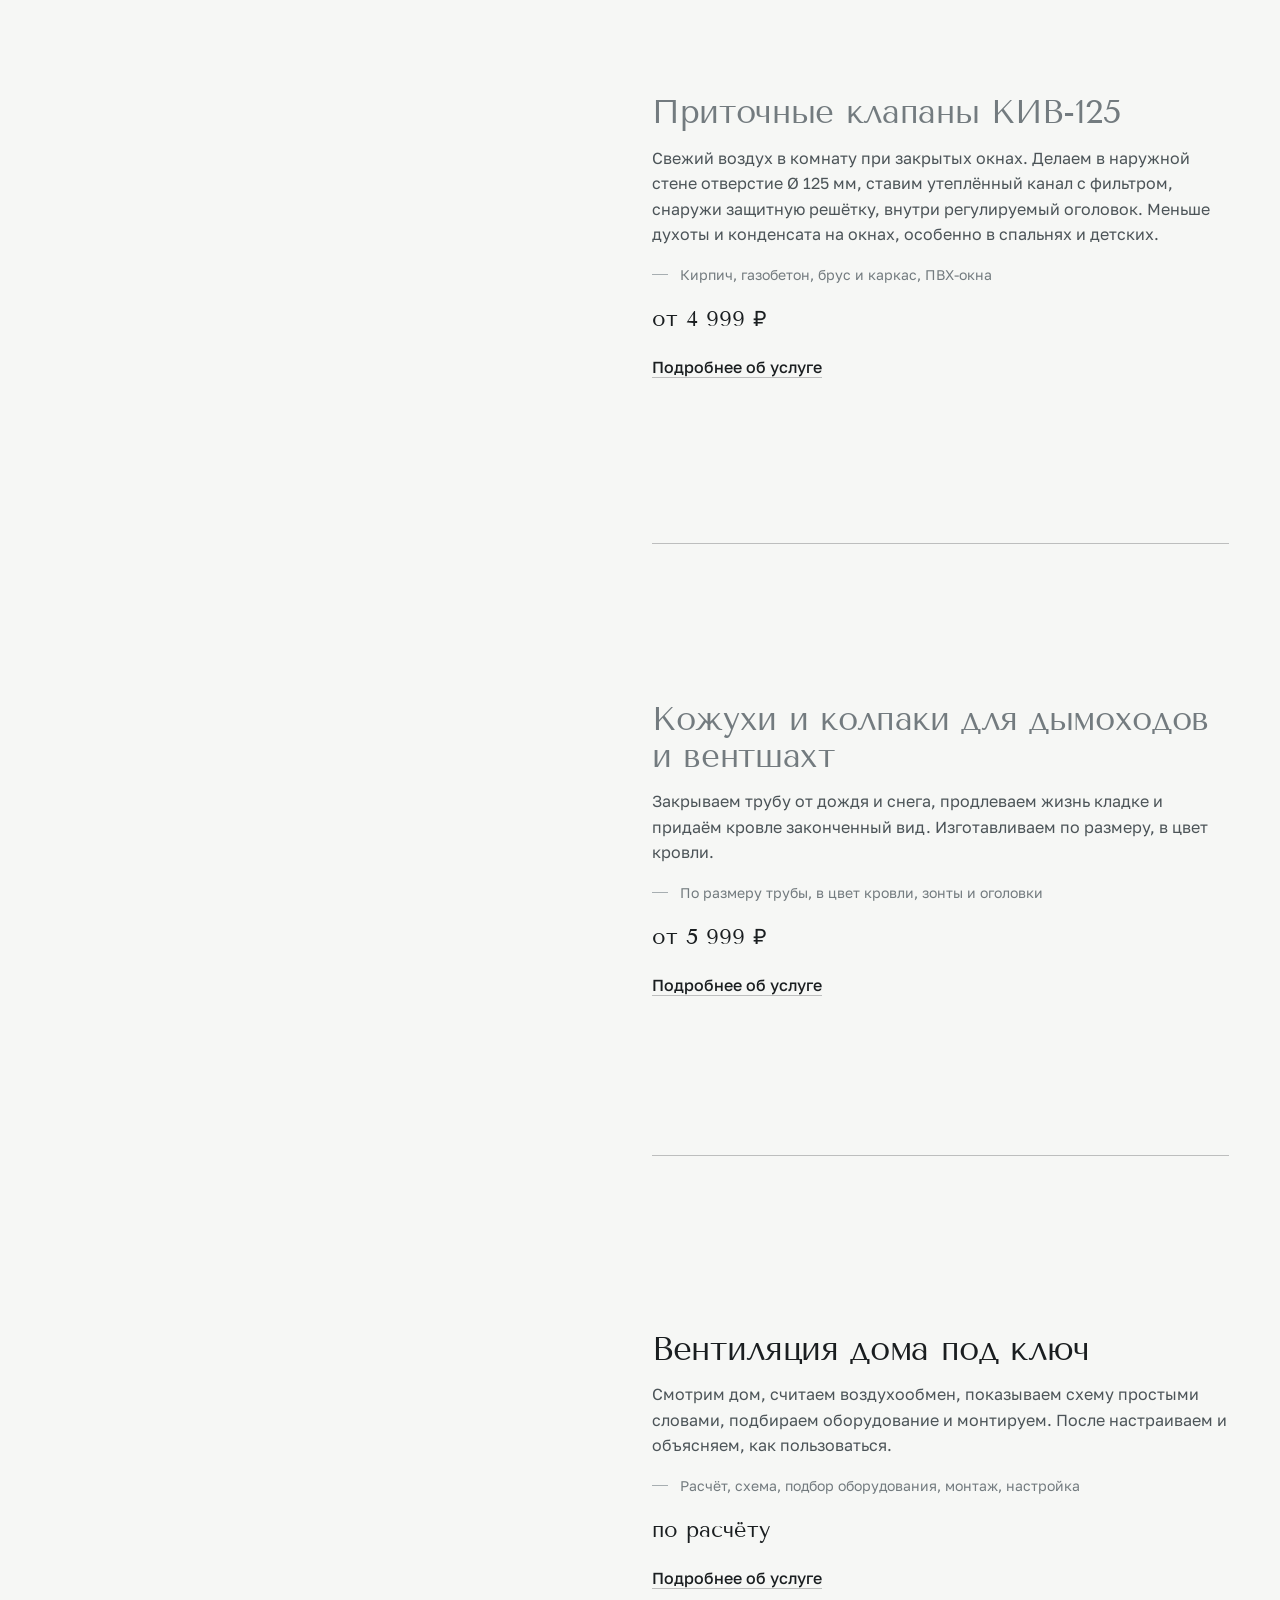
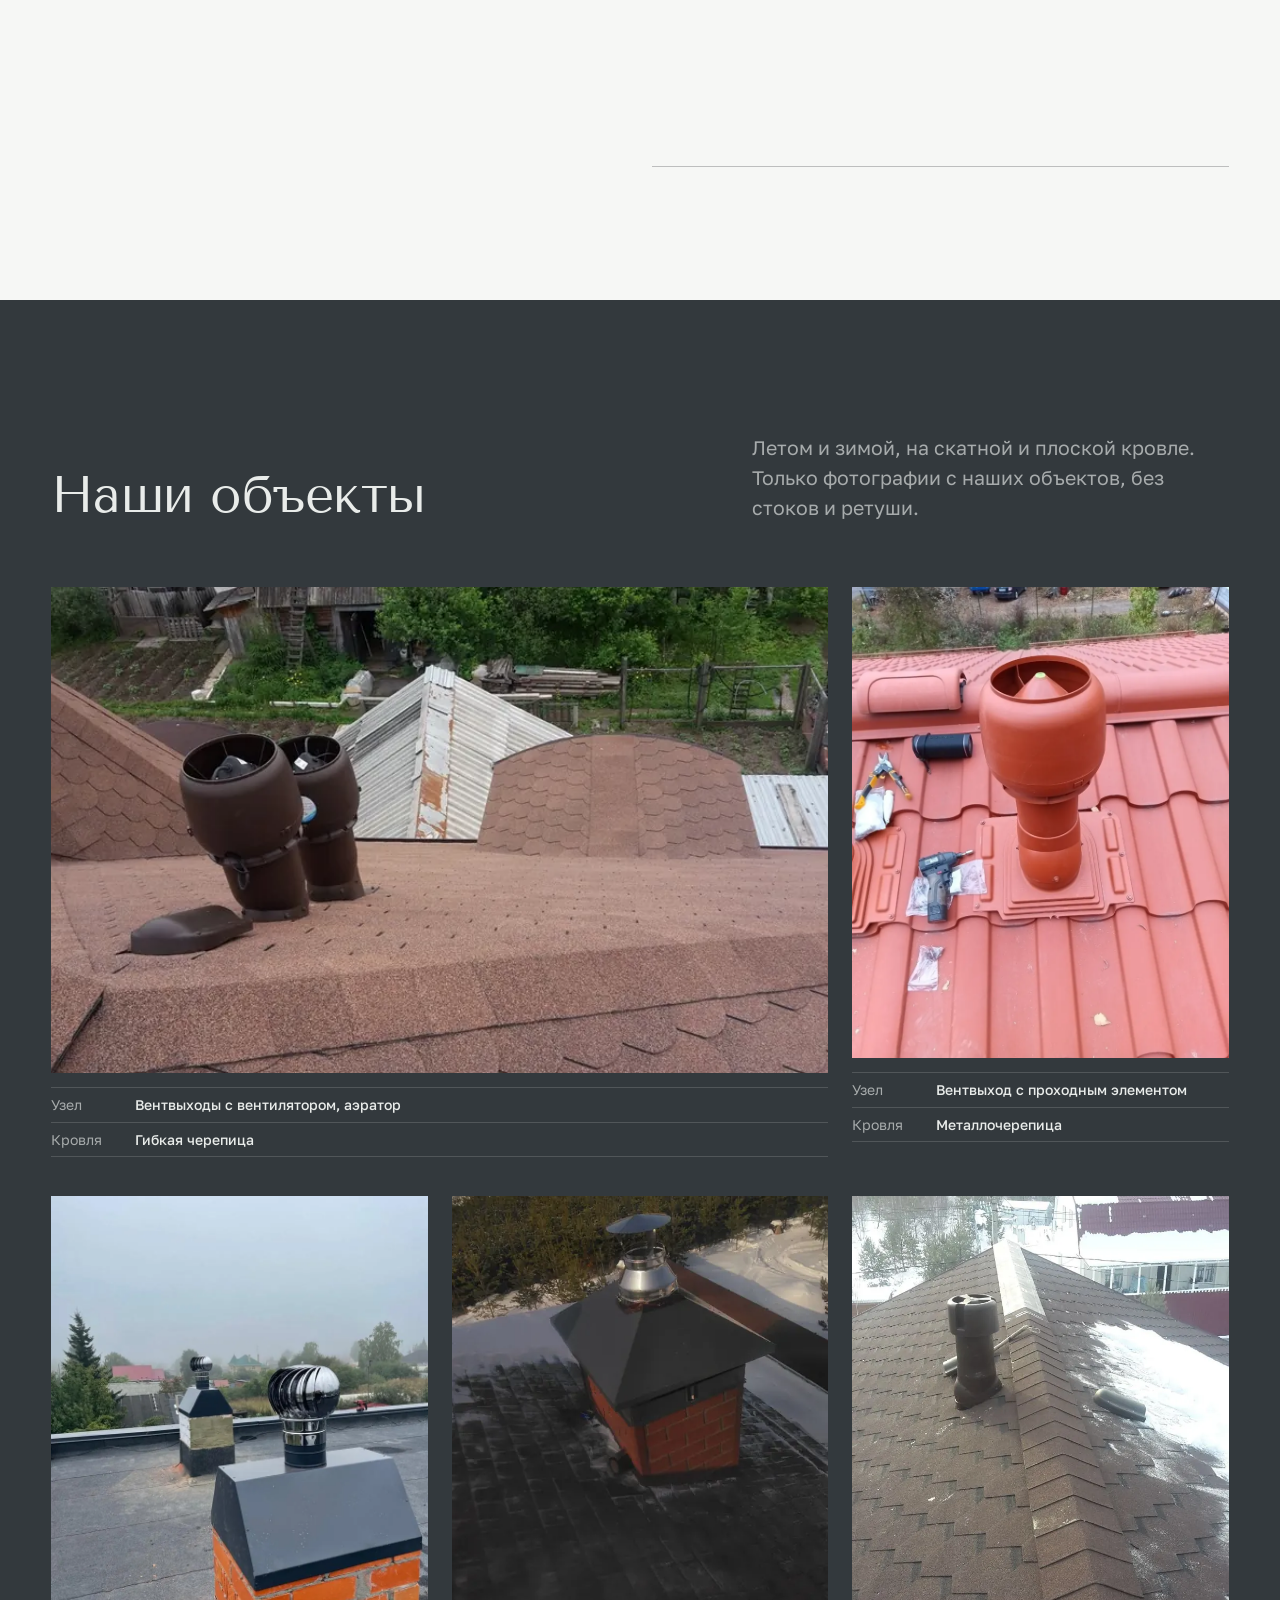
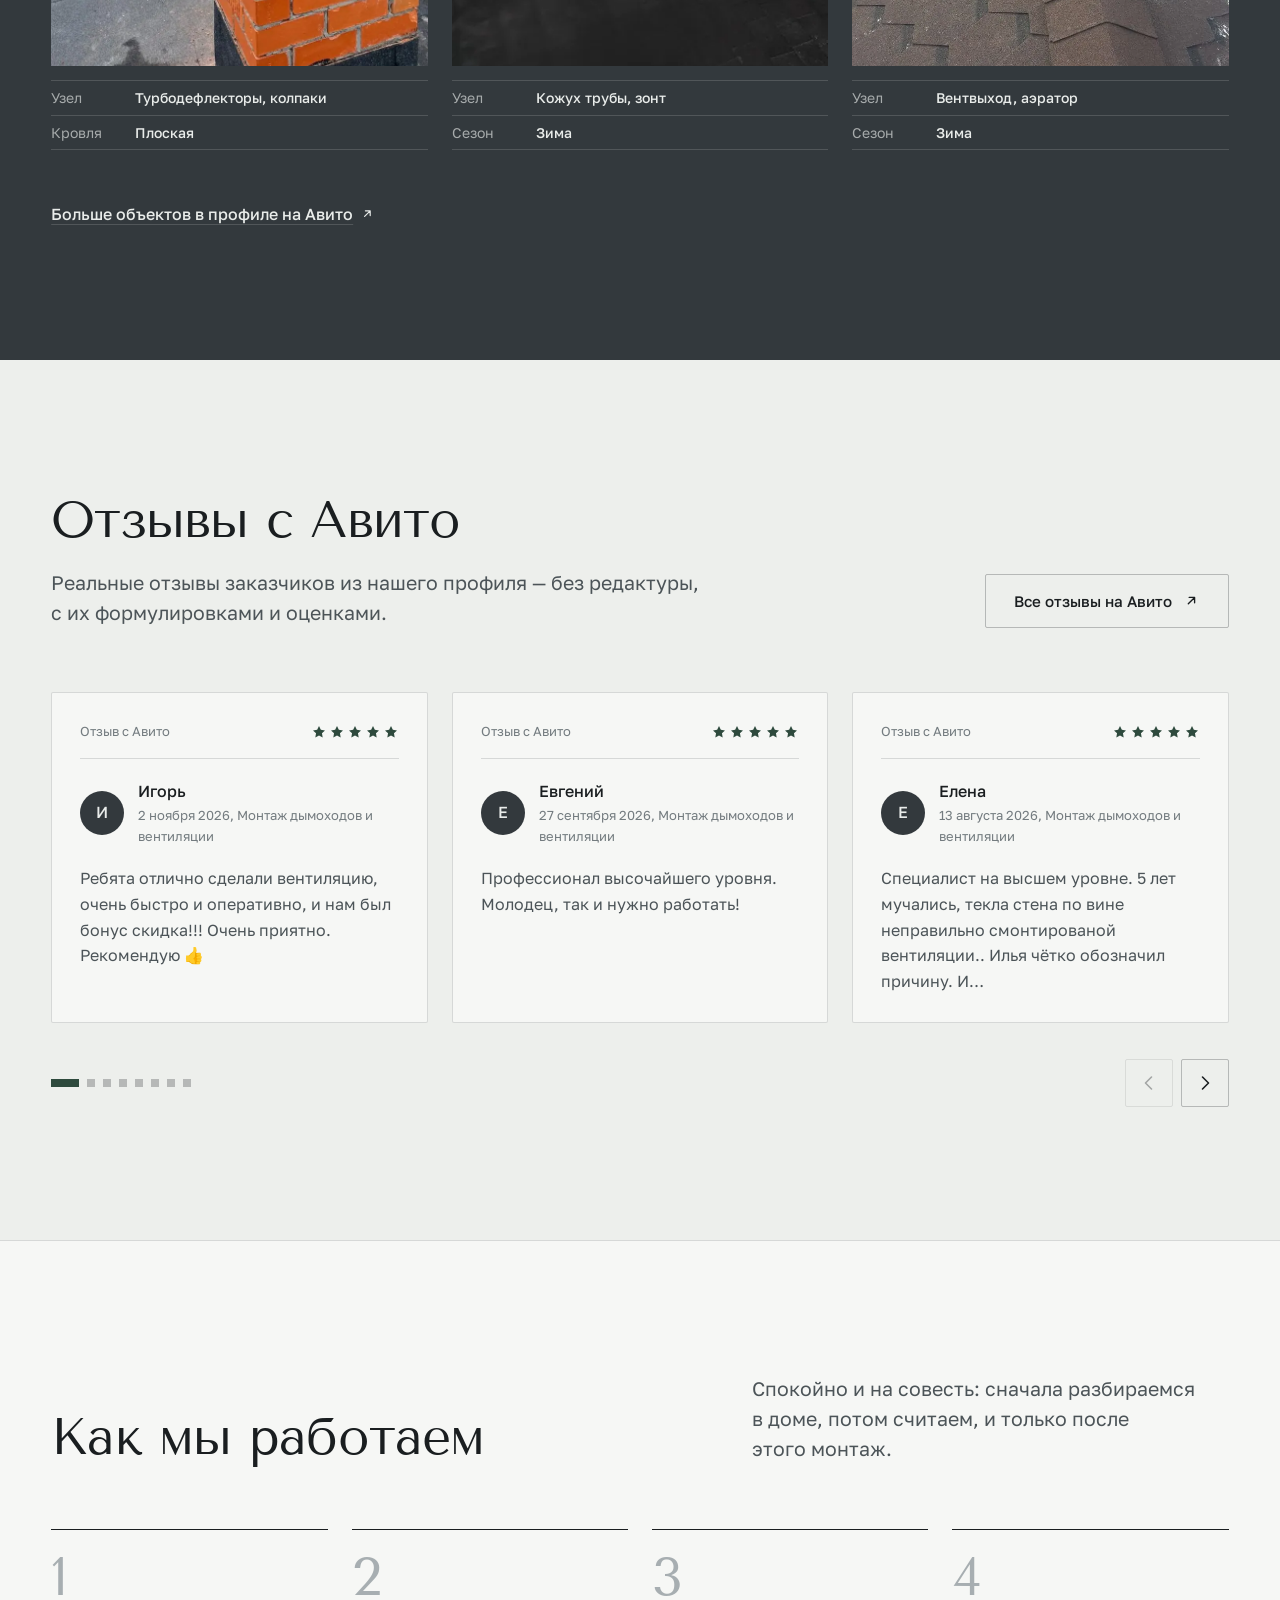
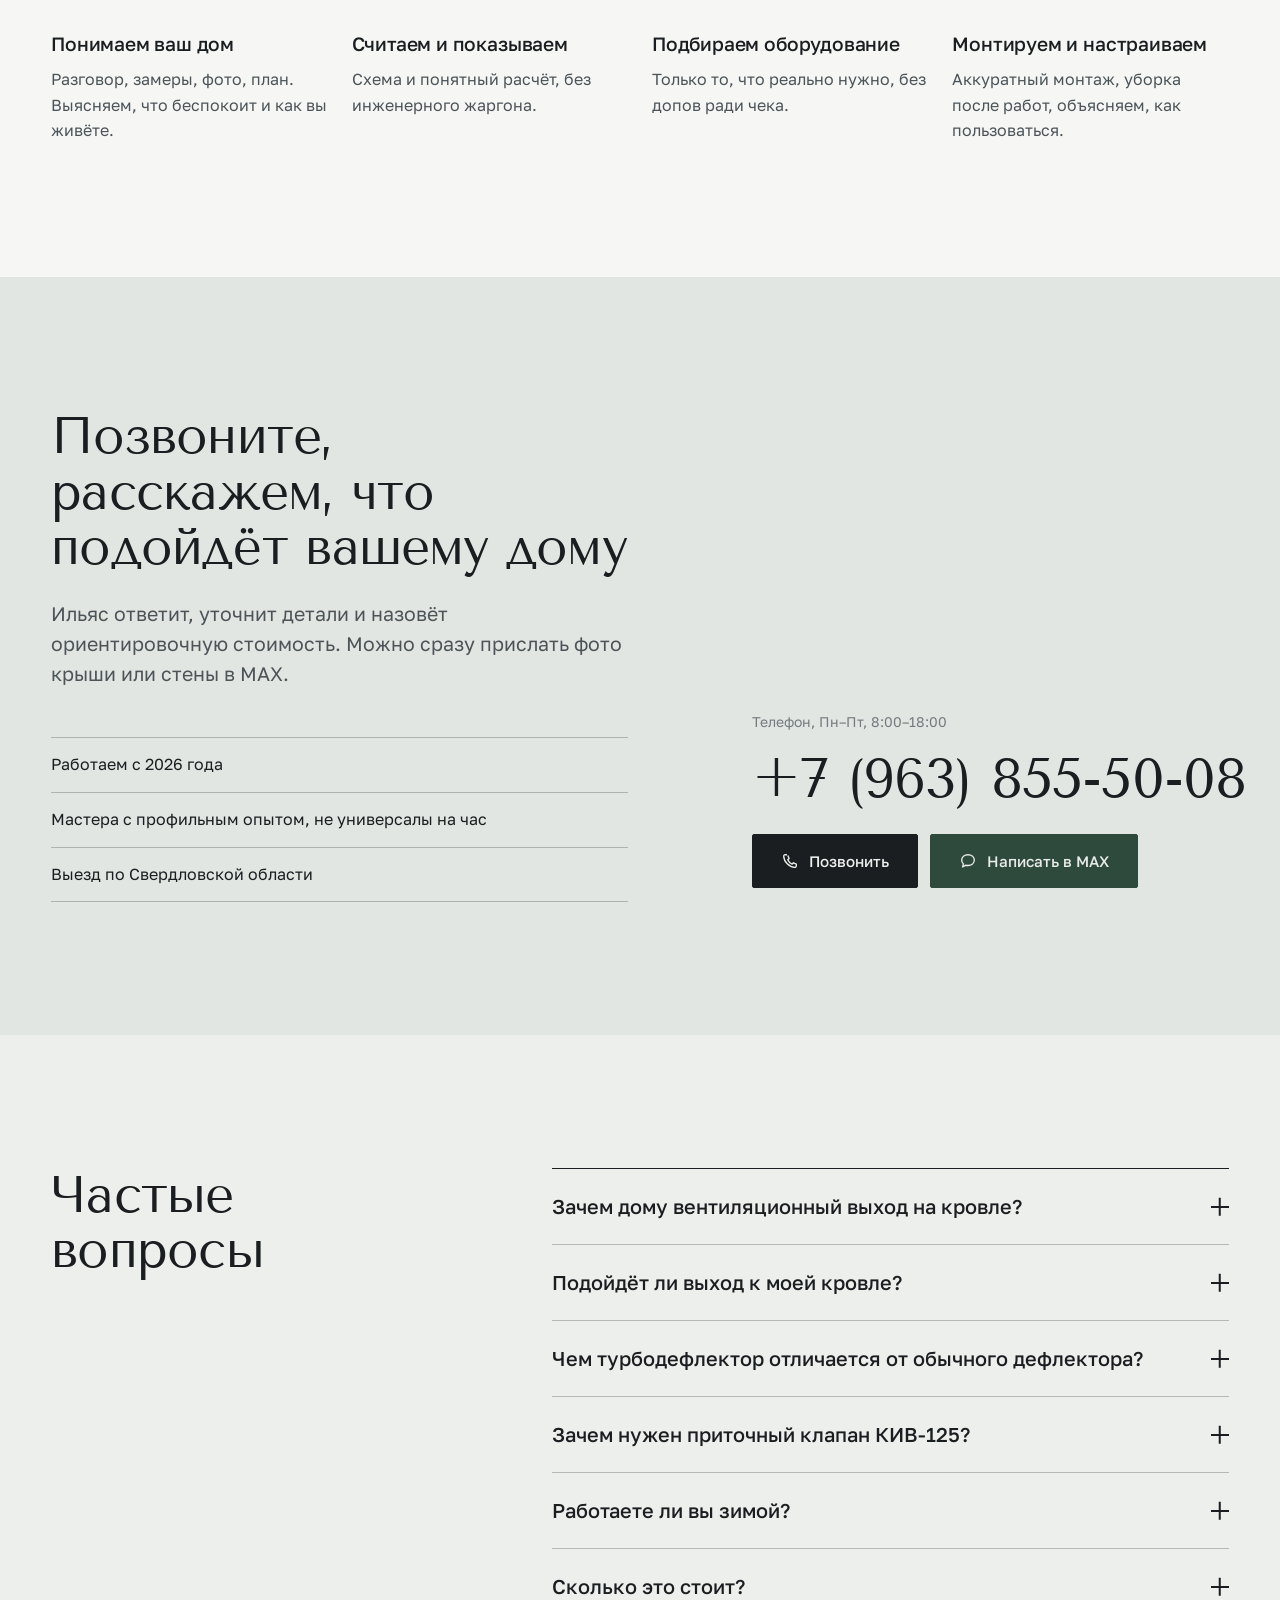
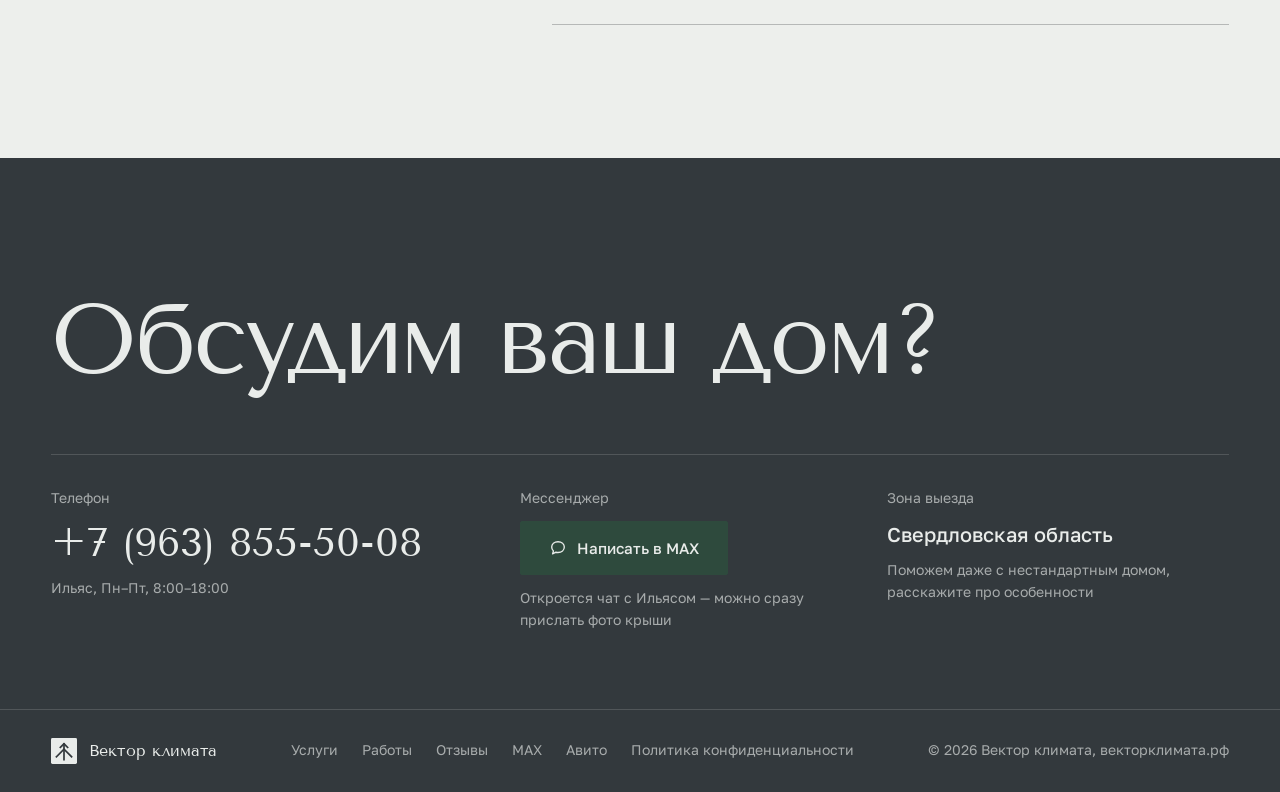
==== commit 85183d76: "Часы работы 8:00–18:00 и цены «от» на страницах услуг Co-Authored-By: Claude Opus 5.5 <noreply@anthr" ====
--- a/index.html
+++ b/index.html
@@ -22,7 +22,7 @@
   <link rel="preconnect" href="https://fonts.gstatic.com" crossorigin>
   <link href="https://fonts.googleapis.com/css2?family=Golos+Text:wght@400;500;600&family=Tenor+Sans&display=swap" rel="stylesheet">
   <link rel="preload" as="image" href="assets/img/casing-forest-960.webp" type="image/webp">
-  <link rel="stylesheet" href="assets/css/style.css?v=18">
+  <link rel="stylesheet" href="assets/css/style.css?v=19">
   <script>document.documentElement.classList.add('js')</script>
 
   <script type="application/ld+json">
@@ -35,11 +35,11 @@
     "description": "Вентиляция частных домов: вентиляционные выходы на кровлю, турбодефлекторы, кожухи для дымоходов и вентшахт, приточные клапаны КИВ-125.",
     "telephone": "+7 963 855-50-08",
     "areaServed": "Свердловская область",
-    "openingHours": "Mo-Fr",
+    "openingHours": "Mo-Fr 08:00-18:00",
     "sameAs": ["https://www.avito.ru/user/4b0811a6f3a4abbb8cac58a69ba3a711/profile"]
   }
   </script>
-  <script src="assets/js/metrika.js?v=18" async></script>
+  <script src="assets/js/metrika.js?v=19" async></script>
 </head>
 <body>
   <a class="skip-link" href="#main">Перейти к содержанию</a>
@@ -74,7 +74,7 @@
 
       <div class="header__contact">
         <a class="header__phone" href="tel:+79638555008" data-contact="phone">+7 (963) 855-50-08</a>
-        <span class="header__hours" data-contact="hours">Пн–Пт</span>
+        <span class="header__hours" data-contact="hours">Пн–Пт, 8:00–18:00</span>
       </div>
       <a class="btn btn--max header__max" href="https://max.ru/u/f9LHodD0cOJ-I2c5GvvgMV4BQCZMem87lvZ4GcqRK_pRCQoFt9h_9IcK-Cg" target="_blank" rel="noopener" data-contact="max"><svg class="btn__icon" aria-hidden="true"><use href="#i-chat"/></svg>Написать в MAX</a>
       <button class="burger" type="button" aria-label="Открыть меню" aria-expanded="false" aria-controls="menu"><span></span><span></span></button>
@@ -91,7 +91,7 @@
     </ul>
     <div class="menu__foot">
       <a class="menu__phone" href="tel:+79638555008" data-contact="phone">+7 (963) 855-50-08</a>
-      <span class="menu__hours" data-contact="hours">Пн–Пт</span>
+      <span class="menu__hours" data-contact="hours">Пн–Пт, 8:00–18:00</span>
       <a class="btn btn--max btn--block" href="https://max.ru/u/f9LHodD0cOJ-I2c5GvvgMV4BQCZMem87lvZ4GcqRK_pRCQoFt9h_9IcK-Cg" target="_blank" rel="noopener" data-contact="max"><svg class="btn__icon" aria-hidden="true"><use href="#i-chat"/></svg>Написать в MAX</a>
     </div>
   </div>
@@ -174,6 +174,7 @@
               <h3 class="service__title">Вентиляционные выходы на&nbsp;кровлю</h3>
               <p class="service__body">Выводим вентиляцию и канализационный стояк через кровлю. Проходной элемент подбираем под профиль и цвет покрытия, узел герметизируем — без протечек и конденсата под кровлей.</p>
               <p class="service__spec">Гибкая черепица, металлочерепица, профнастил, плоская кровля</p>
+              <p class="service__price" data-price="ventvyhody-na-krovlyu">от 4 750 ₽</p>
               <a class="text-link service__more" href="/uslugi/ventvyhody-na-krovlyu/">Подробнее об услуге</a>
               <figure class="service__media"><picture><source type="image/webp" srcset="assets/img/metal-tile-vent-800.webp"><img src="assets/img/metal-tile-vent-800.jpg" width="800" height="1067" alt="Вентиляционный выход с проходным элементом на металлочерепице" loading="lazy"></picture></figure>
             </article>
@@ -181,6 +182,7 @@
               <h3 class="service__title">Турбодефлекторы и&nbsp;дефлекторы</h3>
               <p class="service__body">Усиливают естественную тягу за счёт ветра и защищают канал от осадков. Ставим на вентшахты и трубы, подбираем диаметр и высоту.</p>
               <p class="service__spec">Вентшахты, трубы, нержавеющая сталь</p>
+              <p class="service__price" data-price="turbodeflektory">от 5 750 ₽</p>
               <a class="text-link service__more" href="/uslugi/turbodeflektory/">Подробнее об услуге</a>
               <figure class="service__media"><picture><source type="image/webp" srcset="assets/img/turbo-deflectors-768.webp"><img src="assets/img/turbo-deflectors-768.jpg" width="768" height="1024" alt="Турбодефлекторы на кирпичных вентшахтах плоской кровли" loading="lazy"></picture></figure>
             </article>
@@ -188,6 +190,7 @@
               <h3 class="service__title">Приточные клапаны КИВ-125</h3>
               <p class="service__body">Свежий воздух в комнату при закрытых окнах. Делаем в наружной стене отверстие Ø&nbsp;125&nbsp;мм, ставим утеплённый канал с фильтром, снаружи защитную решётку, внутри регулируемый оголовок. Меньше духоты и конденсата на окнах, особенно в спальнях и детских.</p>
               <p class="service__spec">Кирпич, газобетон, брус и каркас, ПВХ-окна</p>
+              <p class="service__price" data-price="kiv-125">от 4 999 ₽</p>
               <a class="text-link service__more" href="/uslugi/kiv-125/">Подробнее об услуге</a>
               <figure class="service__media service__media--scheme"><img src="assets/img/kiv-125.svg" width="960" height="1280" alt="Схема приточного клапана КИВ-125 в разрезе стены: решётка, утеплённый канал, фильтр, оголовок" loading="lazy"></figure>
             </article>
@@ -195,6 +198,7 @@
               <h3 class="service__title">Кожухи и колпаки для дымоходов и&nbsp;вентшахт</h3>
               <p class="service__body">Закрываем трубу от дождя и снега, продлеваем жизнь кладке и придаём кровле законченный вид. Изготавливаем по размеру, в цвет кровли.</p>
               <p class="service__spec">По размеру трубы, в цвет кровли, зонты и оголовки</p>
+              <p class="service__price" data-price="kozhuhi-dlya-dymohodov">от 5 999 ₽</p>
               <a class="text-link service__more" href="/uslugi/kozhuhi-dlya-dymohodov/">Подробнее об услуге</a>
               <figure class="service__media"><picture><source type="image/webp" srcset="assets/img/chimney-casing-800.webp"><img src="assets/img/chimney-casing-800.jpg" width="800" height="1067" alt="Кожух дымохода с зонтом из нержавеющей стали на кровле зимой" loading="lazy"></picture></figure>
             </article>
@@ -202,6 +206,7 @@
               <h3 class="service__title">Вентиляция дома под&nbsp;ключ</h3>
               <p class="service__body">Смотрим дом, считаем воздухообмен, показываем схему простыми словами, подбираем оборудование и монтируем. После настраиваем и объясняем, как пользоваться.</p>
               <p class="service__spec">Расчёт, схема, подбор оборудования, монтаж, настройка</p>
+              <p class="service__price" data-price="ventilyaciya-pod-klyuch">по расчёту</p>
               <a class="text-link service__more" href="/uslugi/ventilyaciya-pod-klyuch/">Подробнее об услуге</a>
               <figure class="service__media"><picture><source type="image/webp" srcset="assets/img/shingle-winter-720.webp"><img src="assets/img/shingle-winter-720.jpg" width="720" height="1280" alt="Вентиляционный выход и аэратор на гибкой черепице зимой" loading="lazy"></picture></figure>
             </article>
@@ -341,7 +346,7 @@
           </ul>
         </div>
         <div class="call__phone">
-          <span class="call__label">Телефон, <span data-contact="hours">Пн–Пт</span></span>
+          <span class="call__label">Телефон, <span data-contact="hours">Пн–Пт, 8:00–18:00</span></span>
           <a class="call__number" href="tel:+79638555008" data-contact="phone">+7 (963) 855-50-08</a>
           <div class="call__actions">
             <a class="btn btn--dark" href="tel:+79638555008" data-contact="phone-action"><svg class="btn__icon" aria-hidden="true"><use href="#i-phone"/></svg>Позвонить</a>
@@ -392,7 +397,7 @@
           <div class="contact contact--phone">
             <span class="contact__label">Телефон</span>
             <a class="contact__value contact__value--big" href="tel:+79638555008" data-contact="phone">+7 (963) 855-50-08</a>
-            <span class="contact__note">Ильяс, <span data-contact="hours">Пн–Пт</span></span>
+            <span class="contact__note">Ильяс, <span data-contact="hours">Пн–Пт, 8:00–18:00</span></span>
           </div>
           <div class="contact">
             <span class="contact__label">Мессенджер</span>
@@ -444,7 +449,7 @@
     </div>
   </dialog>
 
-  <script src="assets/js/config.js?v=18"></script>
-  <script src="assets/js/main.js?v=18" defer></script>
+  <script src="assets/js/config.js?v=19"></script>
+  <script src="assets/js/main.js?v=19" defer></script>
 </body>
 </html>
--- a/assets/css/style.css
+++ b/assets/css/style.css
@@ -645,3 +645,7 @@
   .svc-hero__media { aspect-ratio: 16 / 10; }
   .svc-cols { grid-template-columns: 1fr; }
 }
+.svc-price { display: grid; gap: 2px; }
+.svc-price b { font-family: var(--font-display); font-weight: 400; font-size: clamp(1.6rem, 1.2rem + 1vw, 2.1rem); line-height: 1.1; }
+.svc-price span { font-size: var(--fs-small); color: var(--ink-3); }
+.service__price { margin-top: 16px; font-family: var(--font-display); font-size: 1.35rem; }
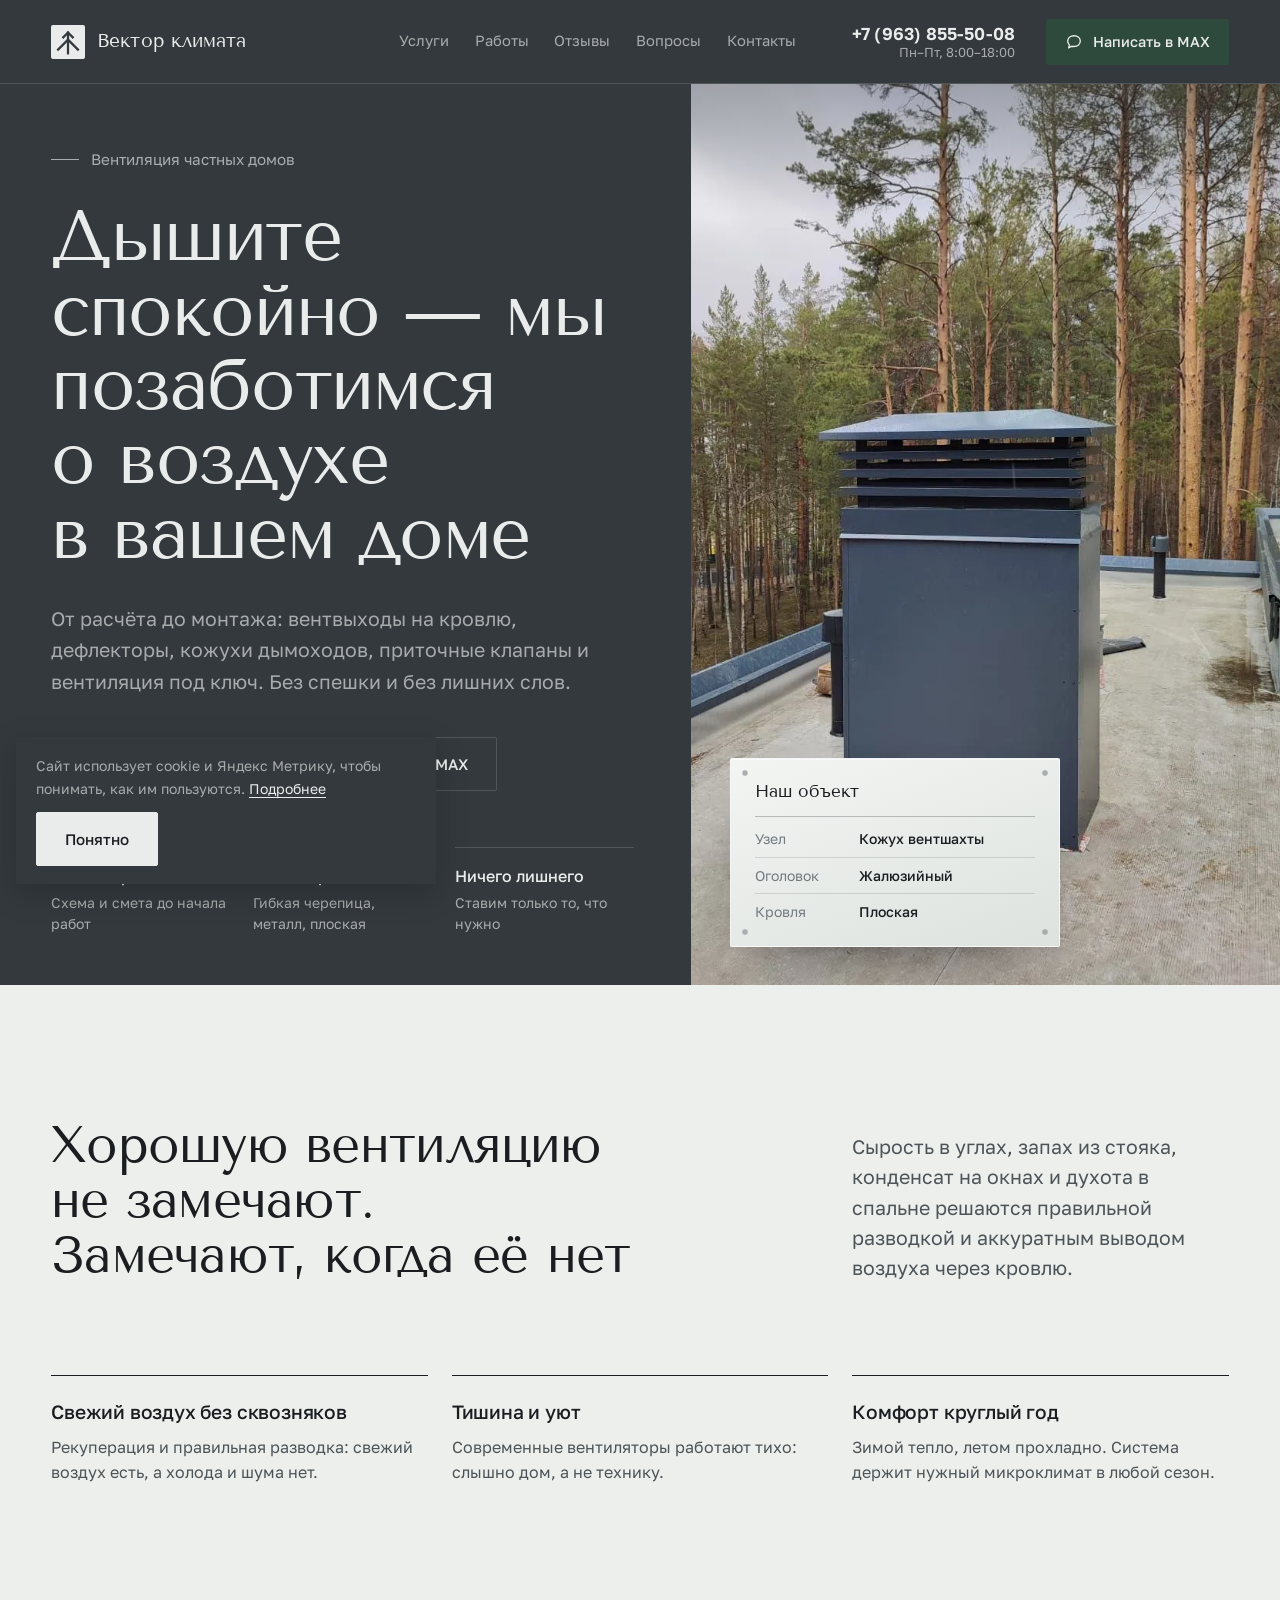
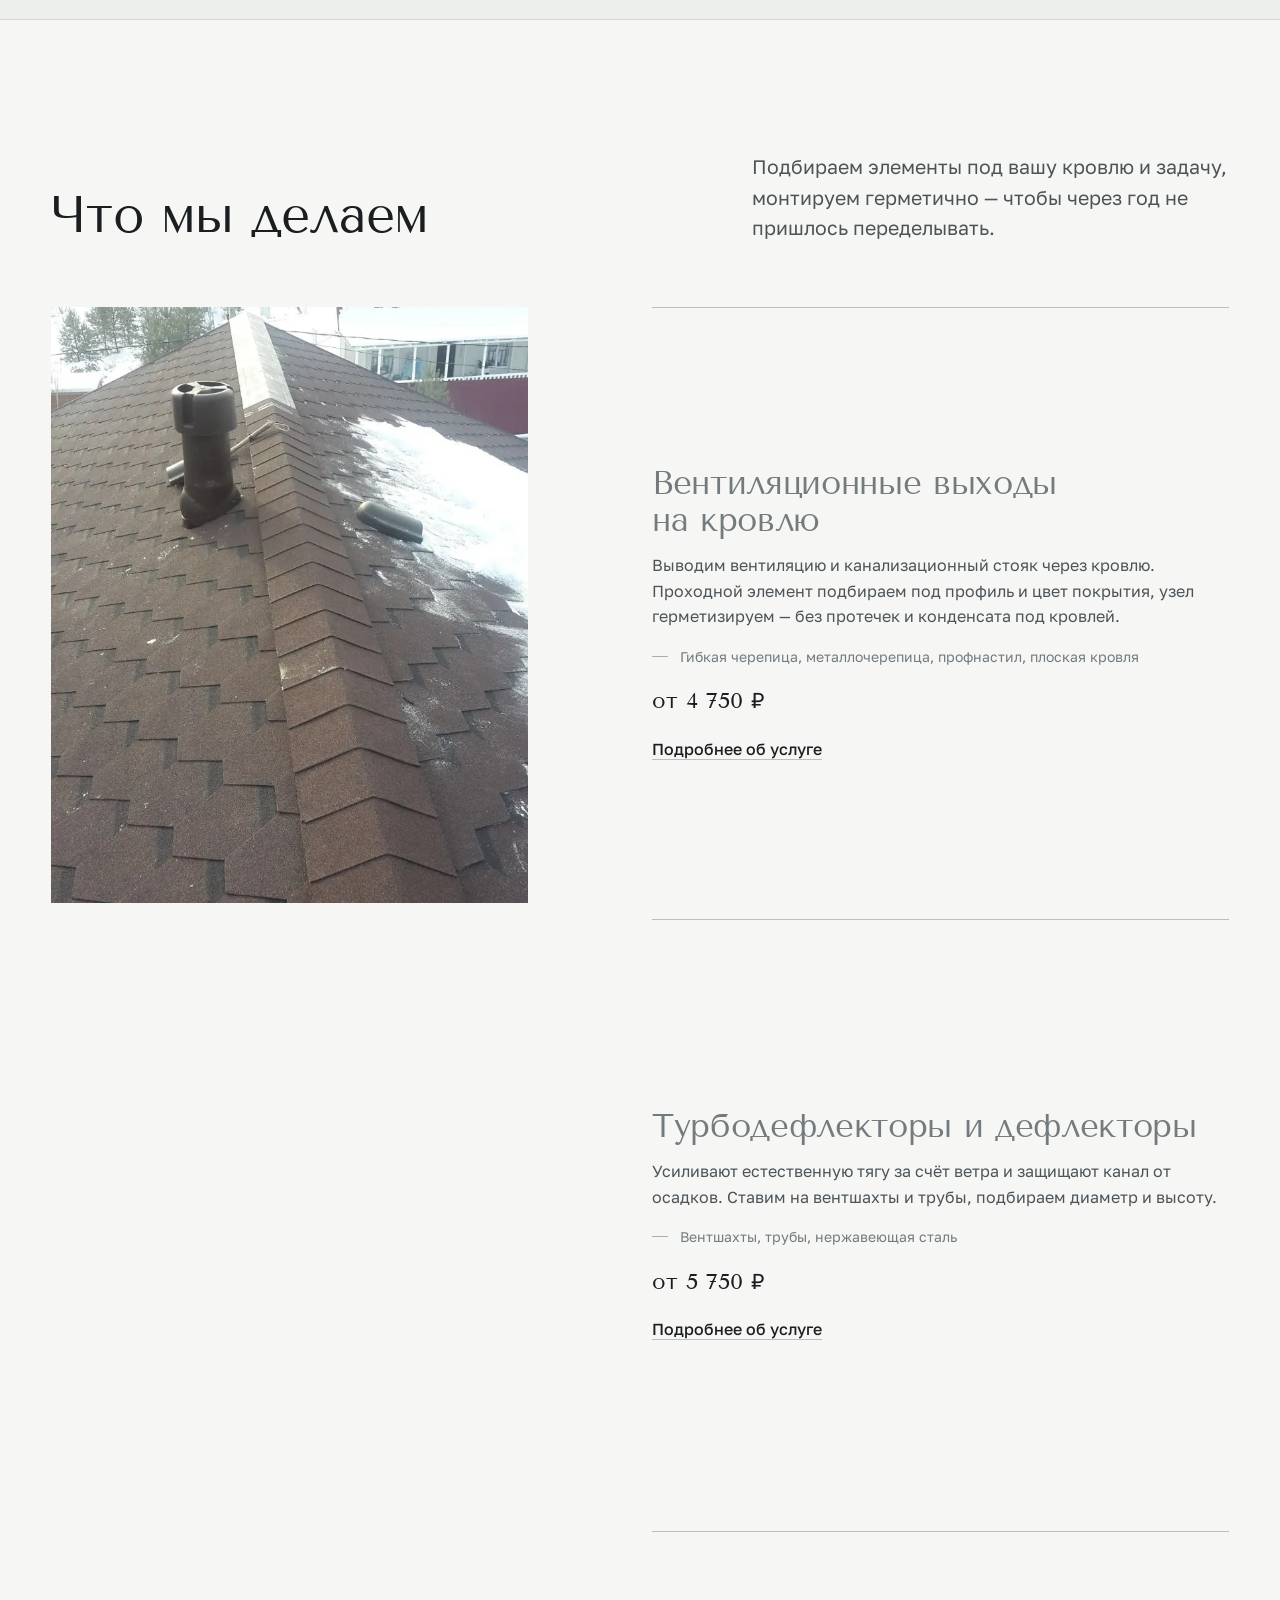
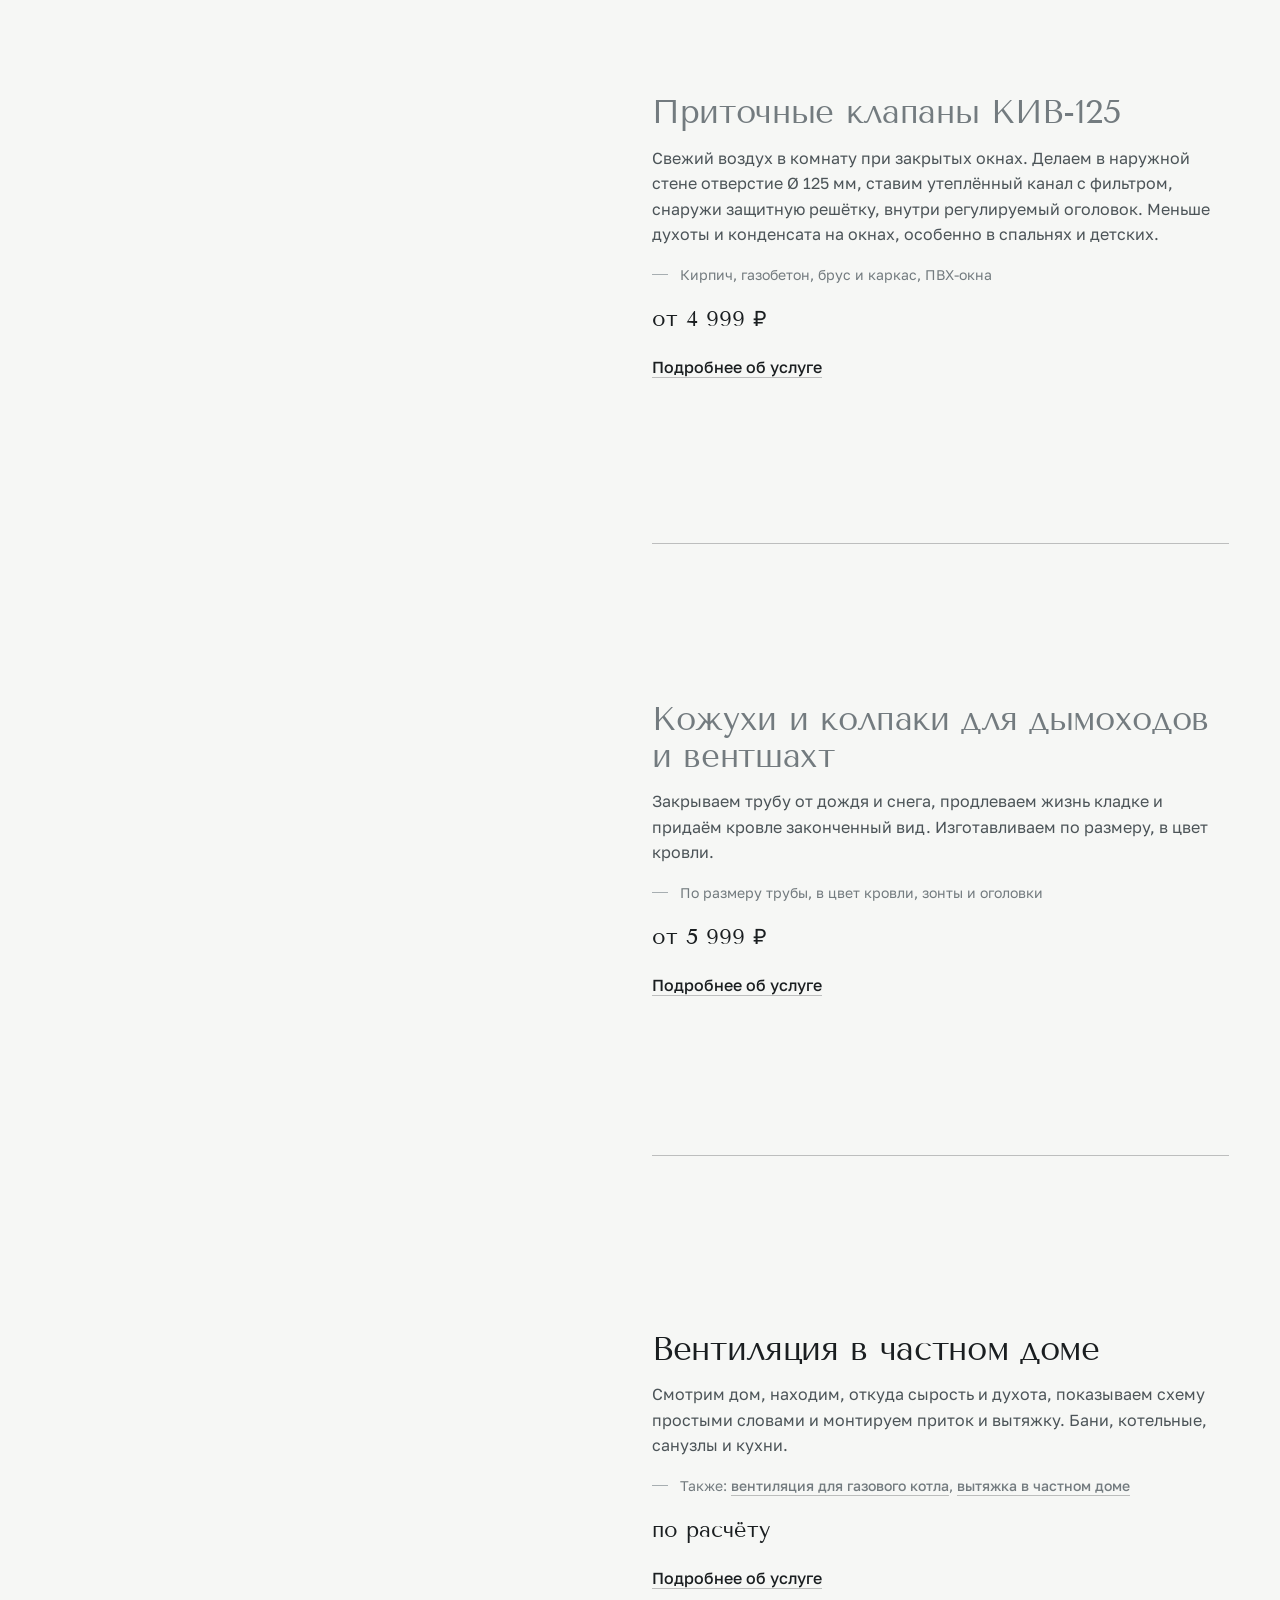
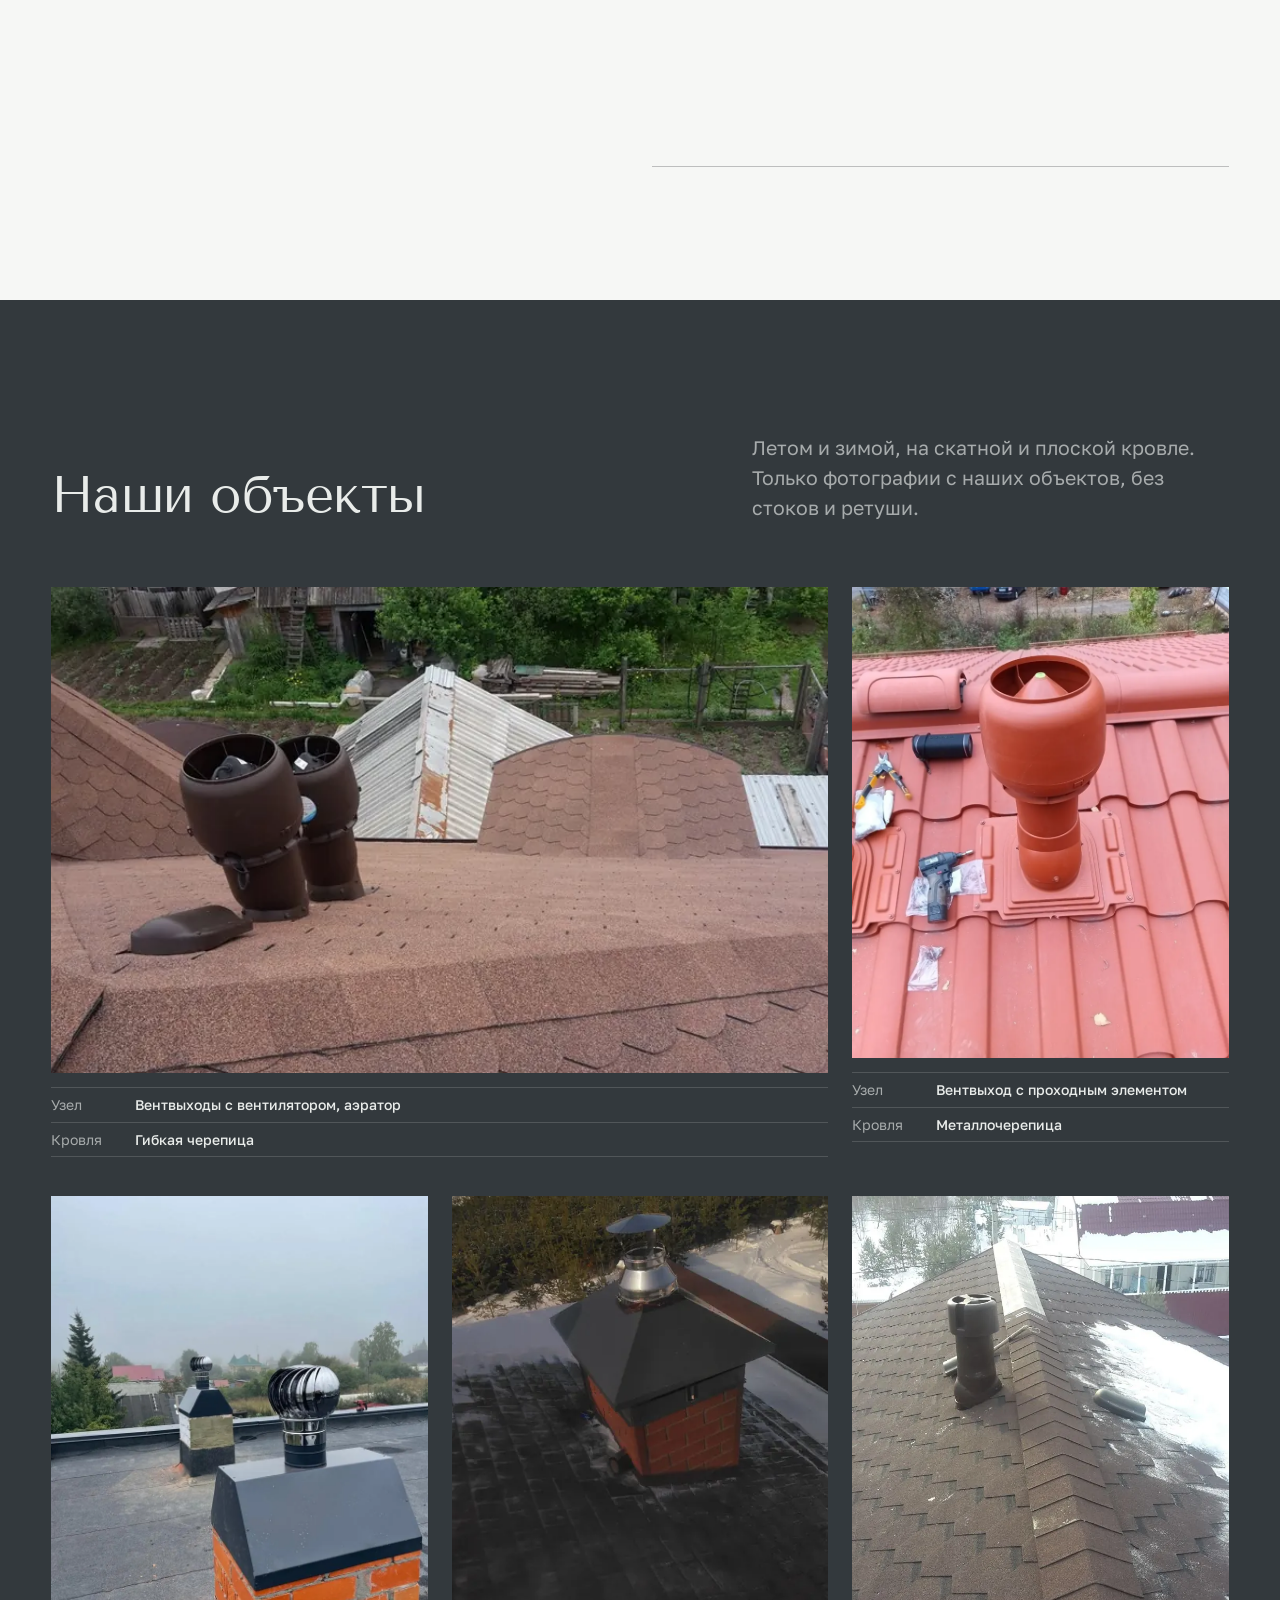
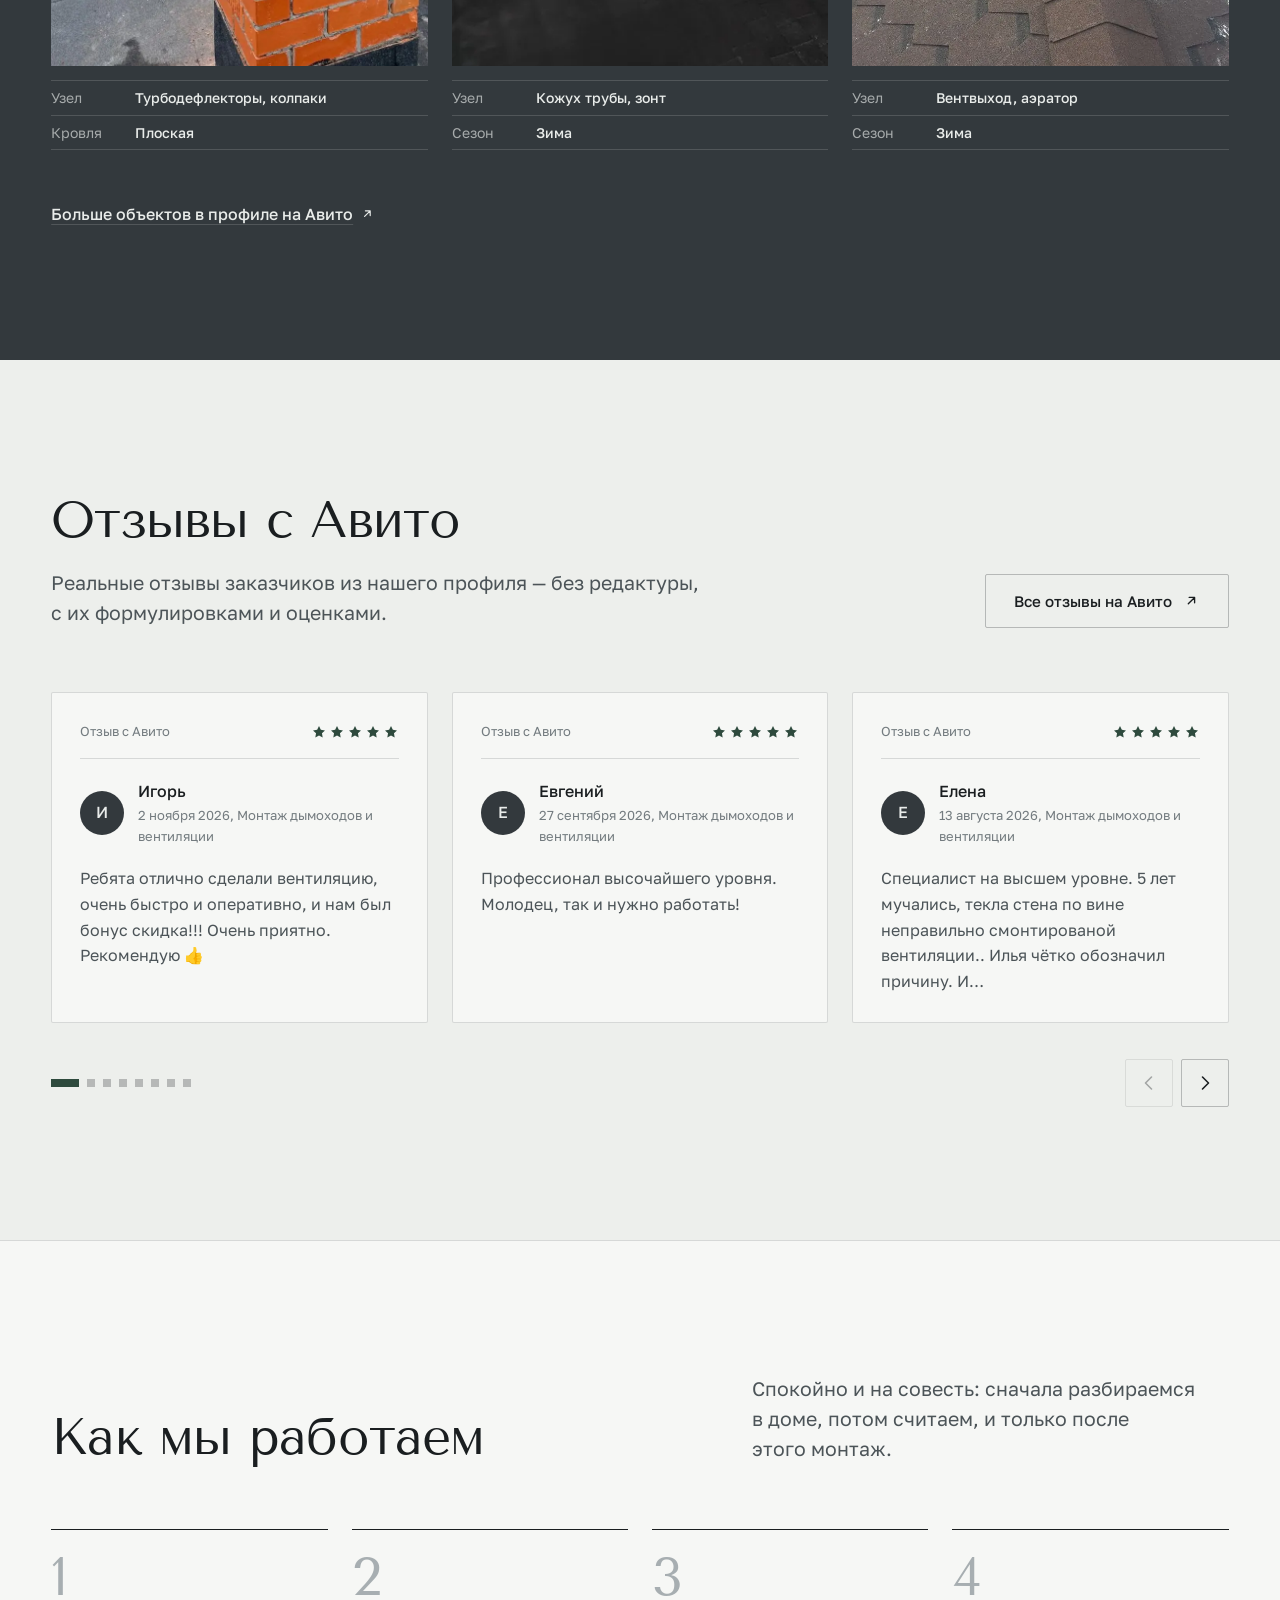
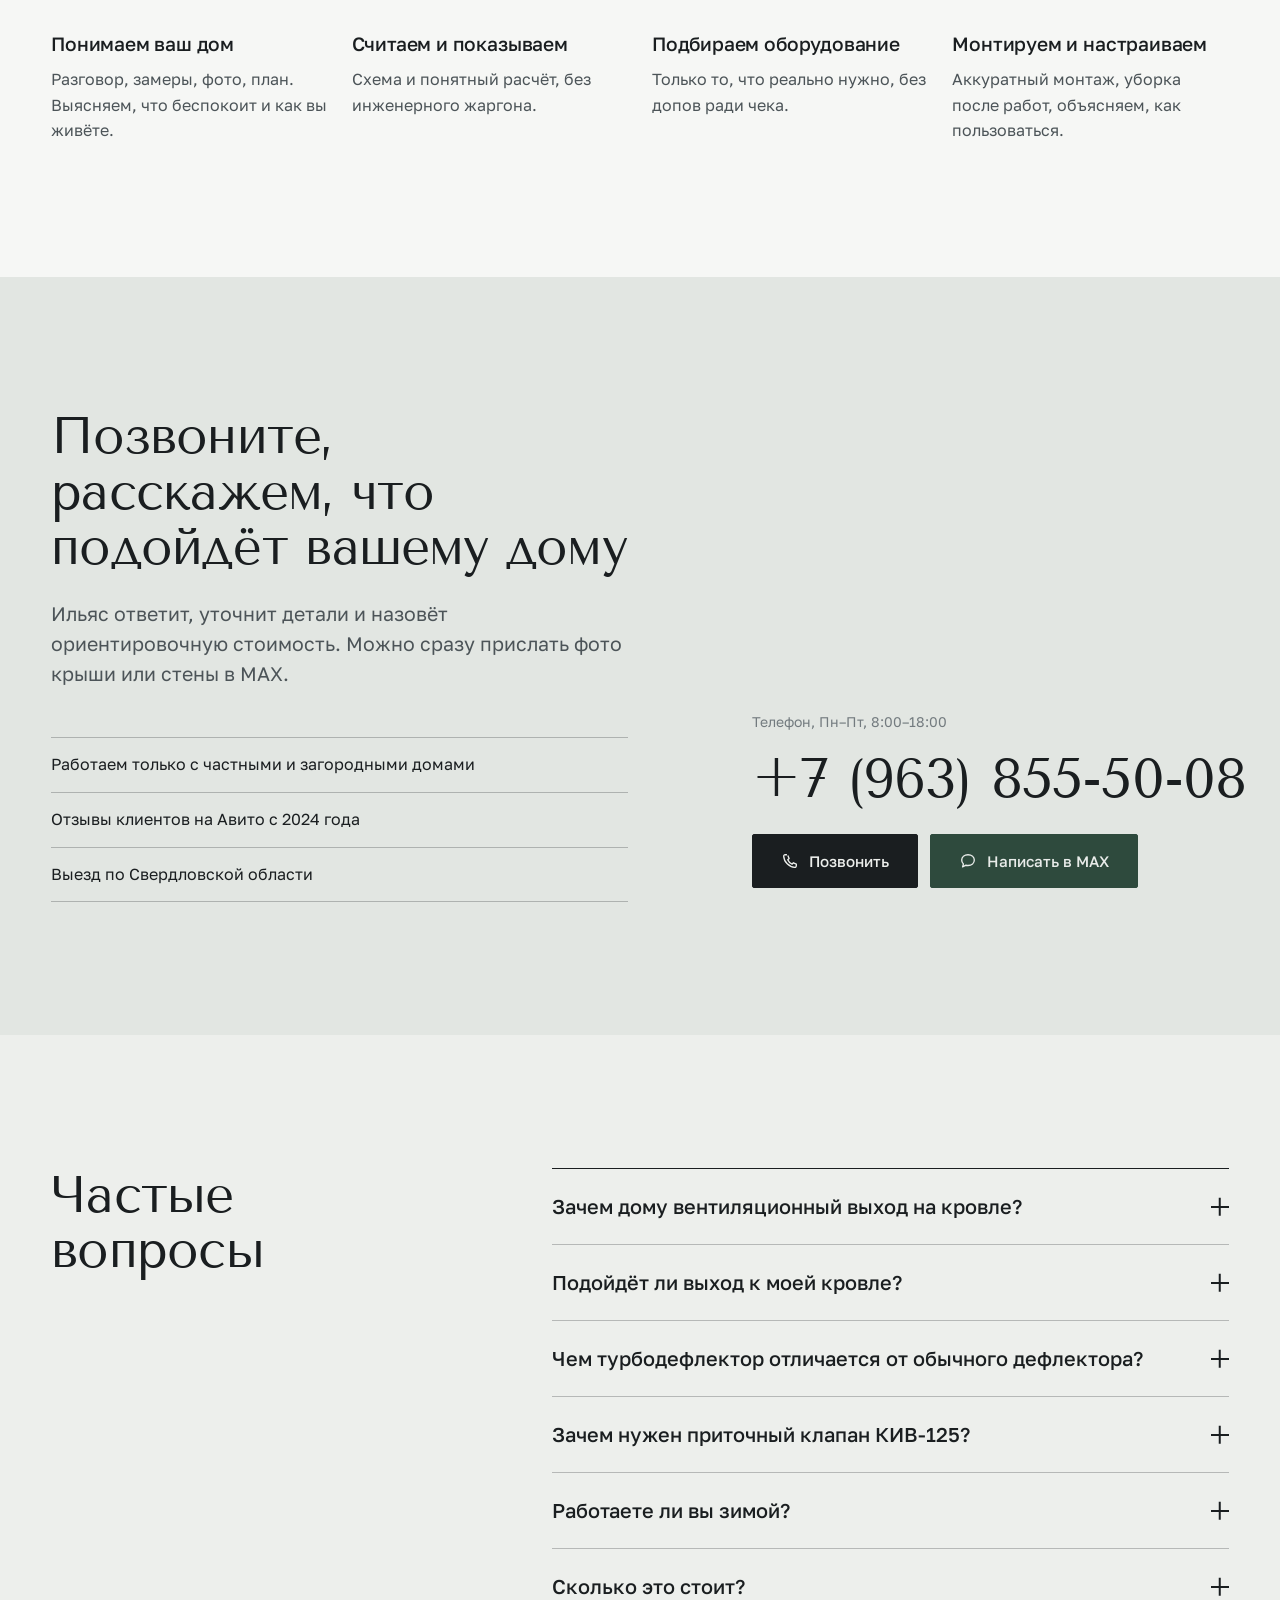
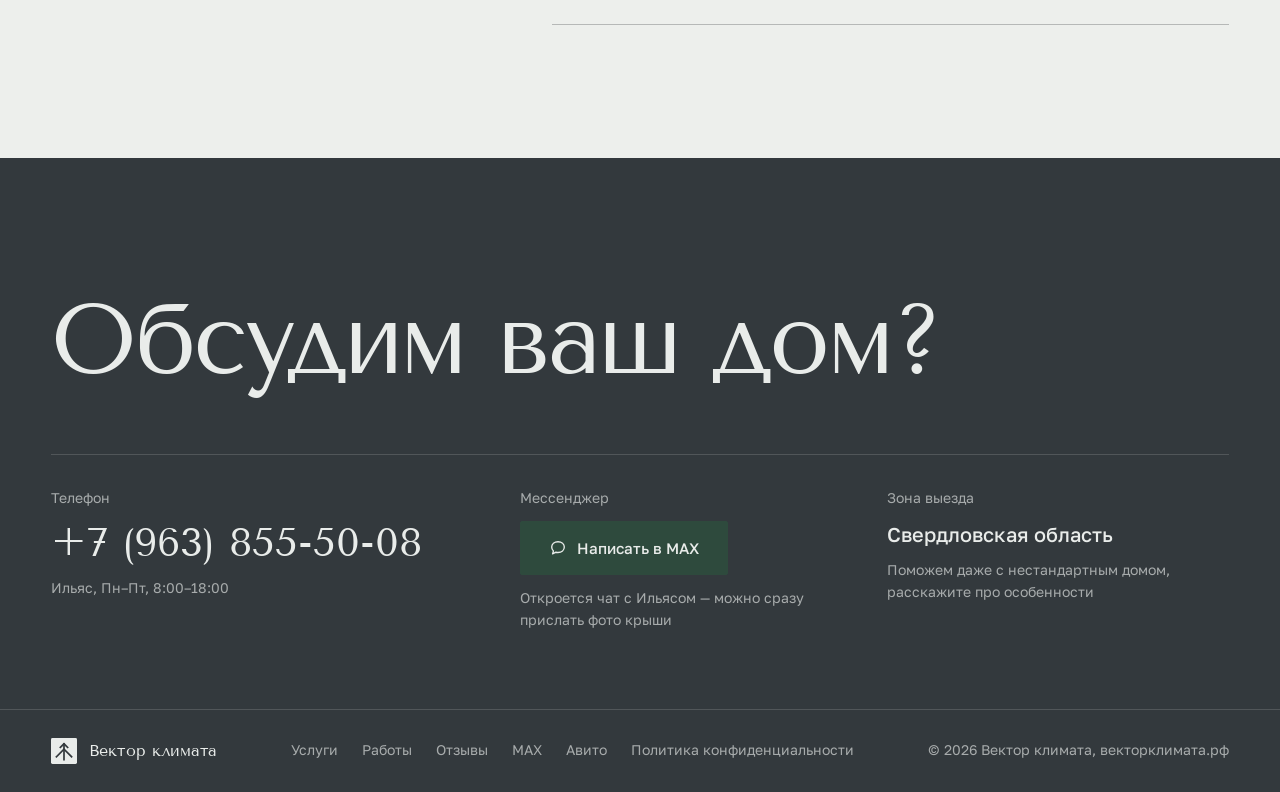
==== commit 6af6a0b7: "Страницы: вентиляция в частном доме, для газового котла, вытяжка; убраны неподтверждённые факты Co-A" ====
--- a/index.html
+++ b/index.html
@@ -22,7 +22,7 @@
   <link rel="preconnect" href="https://fonts.gstatic.com" crossorigin>
   <link href="https://fonts.googleapis.com/css2?family=Golos+Text:wght@400;500;600&family=Tenor+Sans&display=swap" rel="stylesheet">
   <link rel="preload" as="image" href="assets/img/casing-forest-960.webp" type="image/webp">
-  <link rel="stylesheet" href="assets/css/style.css?v=19">
+  <link rel="stylesheet" href="assets/css/style.css?v=20">
   <script>document.documentElement.classList.add('js')</script>
 
   <script type="application/ld+json">
@@ -39,7 +39,7 @@
     "sameAs": ["https://www.avito.ru/user/4b0811a6f3a4abbb8cac58a69ba3a711/profile"]
   }
   </script>
-  <script src="assets/js/metrika.js?v=19" async></script>
+  <script src="assets/js/metrika.js?v=20" async></script>
 </head>
 <body>
   <a class="skip-link" href="#main">Перейти к содержанию</a>
@@ -203,11 +203,11 @@
               <figure class="service__media"><picture><source type="image/webp" srcset="assets/img/chimney-casing-800.webp"><img src="assets/img/chimney-casing-800.jpg" width="800" height="1067" alt="Кожух дымохода с зонтом из нержавеющей стали на кровле зимой" loading="lazy"></picture></figure>
             </article>
             <article class="service" data-service-index="4" tabindex="0">
-              <h3 class="service__title">Вентиляция дома под&nbsp;ключ</h3>
-              <p class="service__body">Смотрим дом, считаем воздухообмен, показываем схему простыми словами, подбираем оборудование и монтируем. После настраиваем и объясняем, как пользоваться.</p>
-              <p class="service__spec">Расчёт, схема, подбор оборудования, монтаж, настройка</p>
-              <p class="service__price" data-price="ventilyaciya-pod-klyuch">по расчёту</p>
-              <a class="text-link service__more" href="/uslugi/ventilyaciya-pod-klyuch/">Подробнее об услуге</a>
+              <h3 class="service__title">Вентиляция в&nbsp;частном доме</h3>
+              <p class="service__body">Смотрим дом, находим, откуда сырость и духота, показываем схему простыми словами и монтируем приток и вытяжку. Бани, котельные, санузлы и кухни.</p>
+              <p class="service__spec">Также: <a class="text-link" href="/uslugi/ventilyaciya-gazovogo-kotla/">вентиляция для газового котла</a>, <a class="text-link" href="/uslugi/vytyazhka-v-chastnom-dome/">вытяжка в частном доме</a></p>
+              <p class="service__price" data-price="ventilyaciya-v-chastnom-dome">по расчёту</p>
+              <a class="text-link service__more" href="/uslugi/ventilyaciya-v-chastnom-dome/">Подробнее об услуге</a>
               <figure class="service__media"><picture><source type="image/webp" srcset="assets/img/shingle-winter-720.webp"><img src="assets/img/shingle-winter-720.jpg" width="720" height="1280" alt="Вентиляционный выход и аэратор на гибкой черепице зимой" loading="lazy"></picture></figure>
             </article>
           </div>
@@ -340,8 +340,8 @@
           <h2 class="h2" id="call-title">Позвоните, расскажем, что подойдёт вашему дому</h2>
           <p class="head__lead">Ильяс ответит, уточнит детали и назовёт ориентировочную стоимость. Можно сразу прислать фото крыши или стены в MAX.</p>
           <ul class="call__trust">
-            <li>Работаем с 2026 года</li>
-            <li>Мастера с профильным опытом, не универсалы на час</li>
+            <li>Работаем только с частными и загородными домами</li>
+            <li>Отзывы клиентов на Авито с 2024 года</li>
             <li>Выезд по Свердловской области</li>
           </ul>
         </div>
@@ -449,7 +449,7 @@
     </div>
   </dialog>
 
-  <script src="assets/js/config.js?v=19"></script>
-  <script src="assets/js/main.js?v=19" defer></script>
+  <script src="assets/js/config.js?v=20"></script>
+  <script src="assets/js/main.js?v=20" defer></script>
 </body>
 </html>
